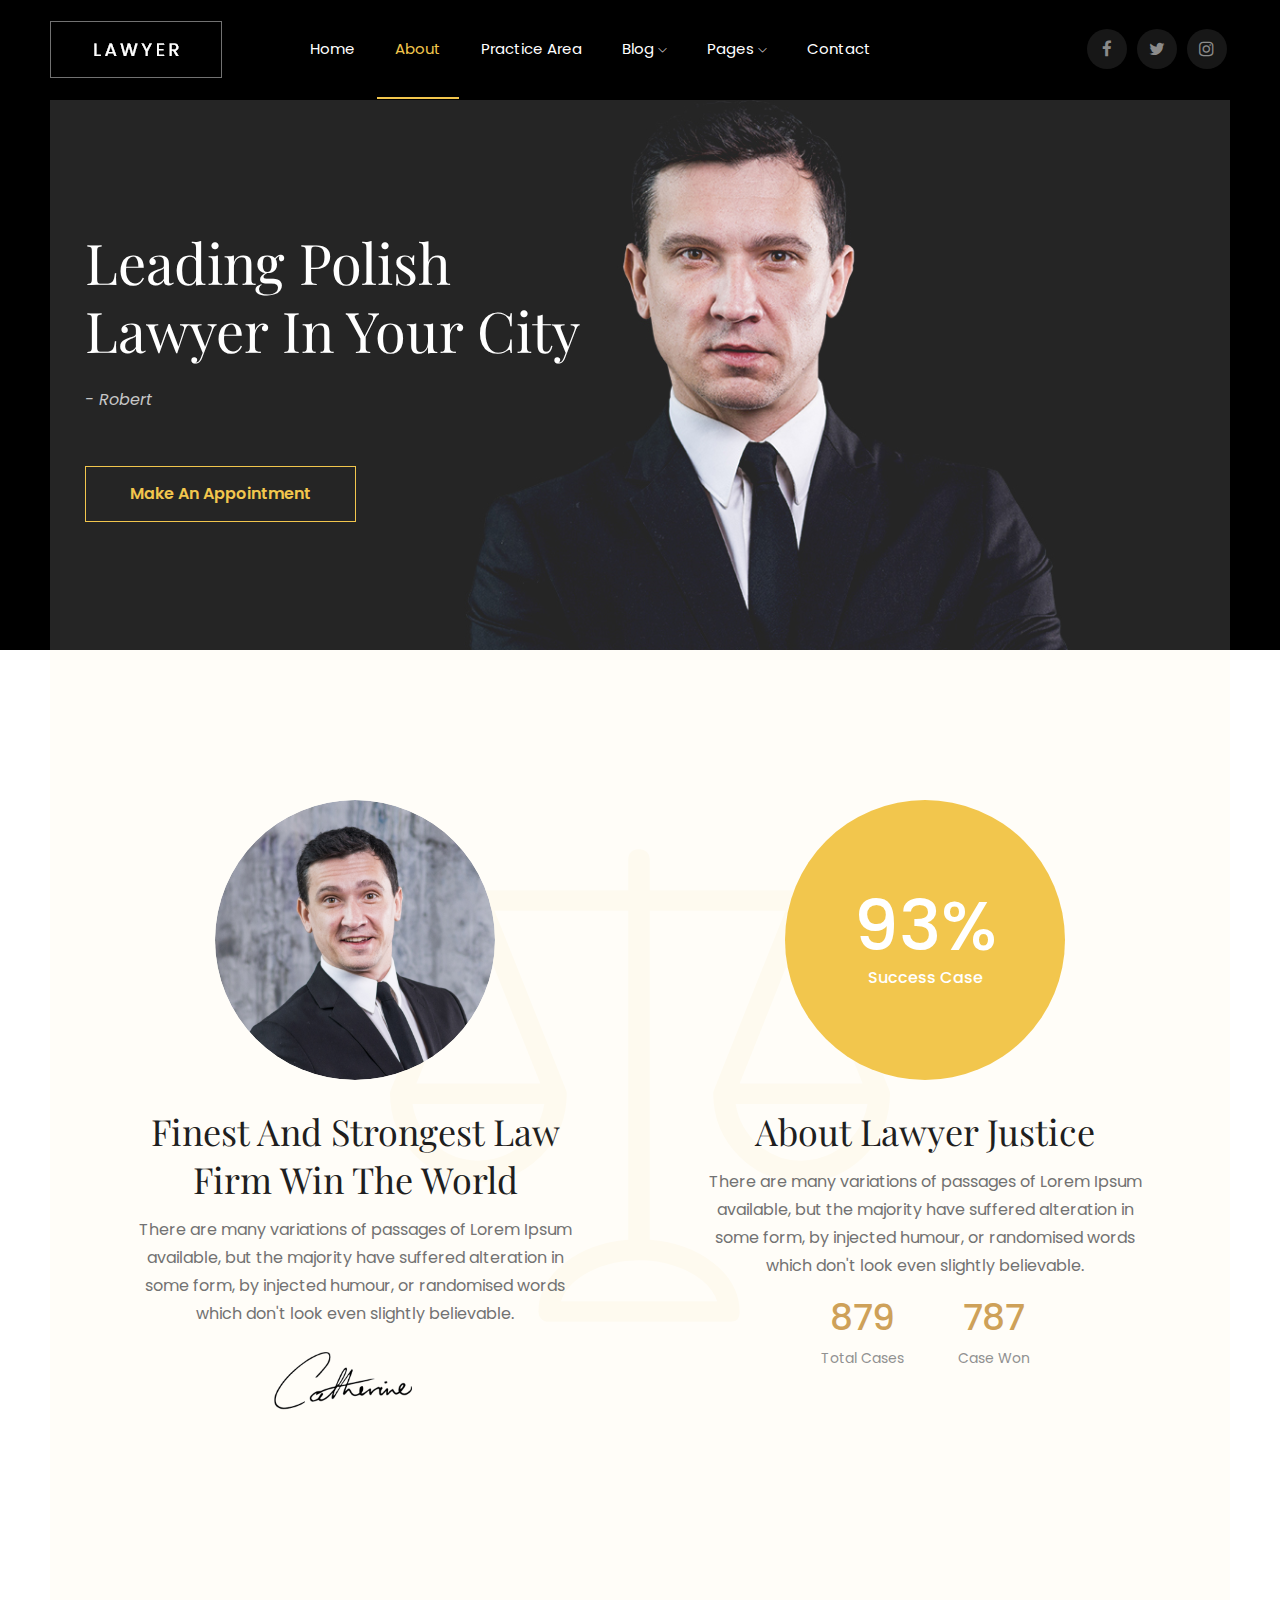
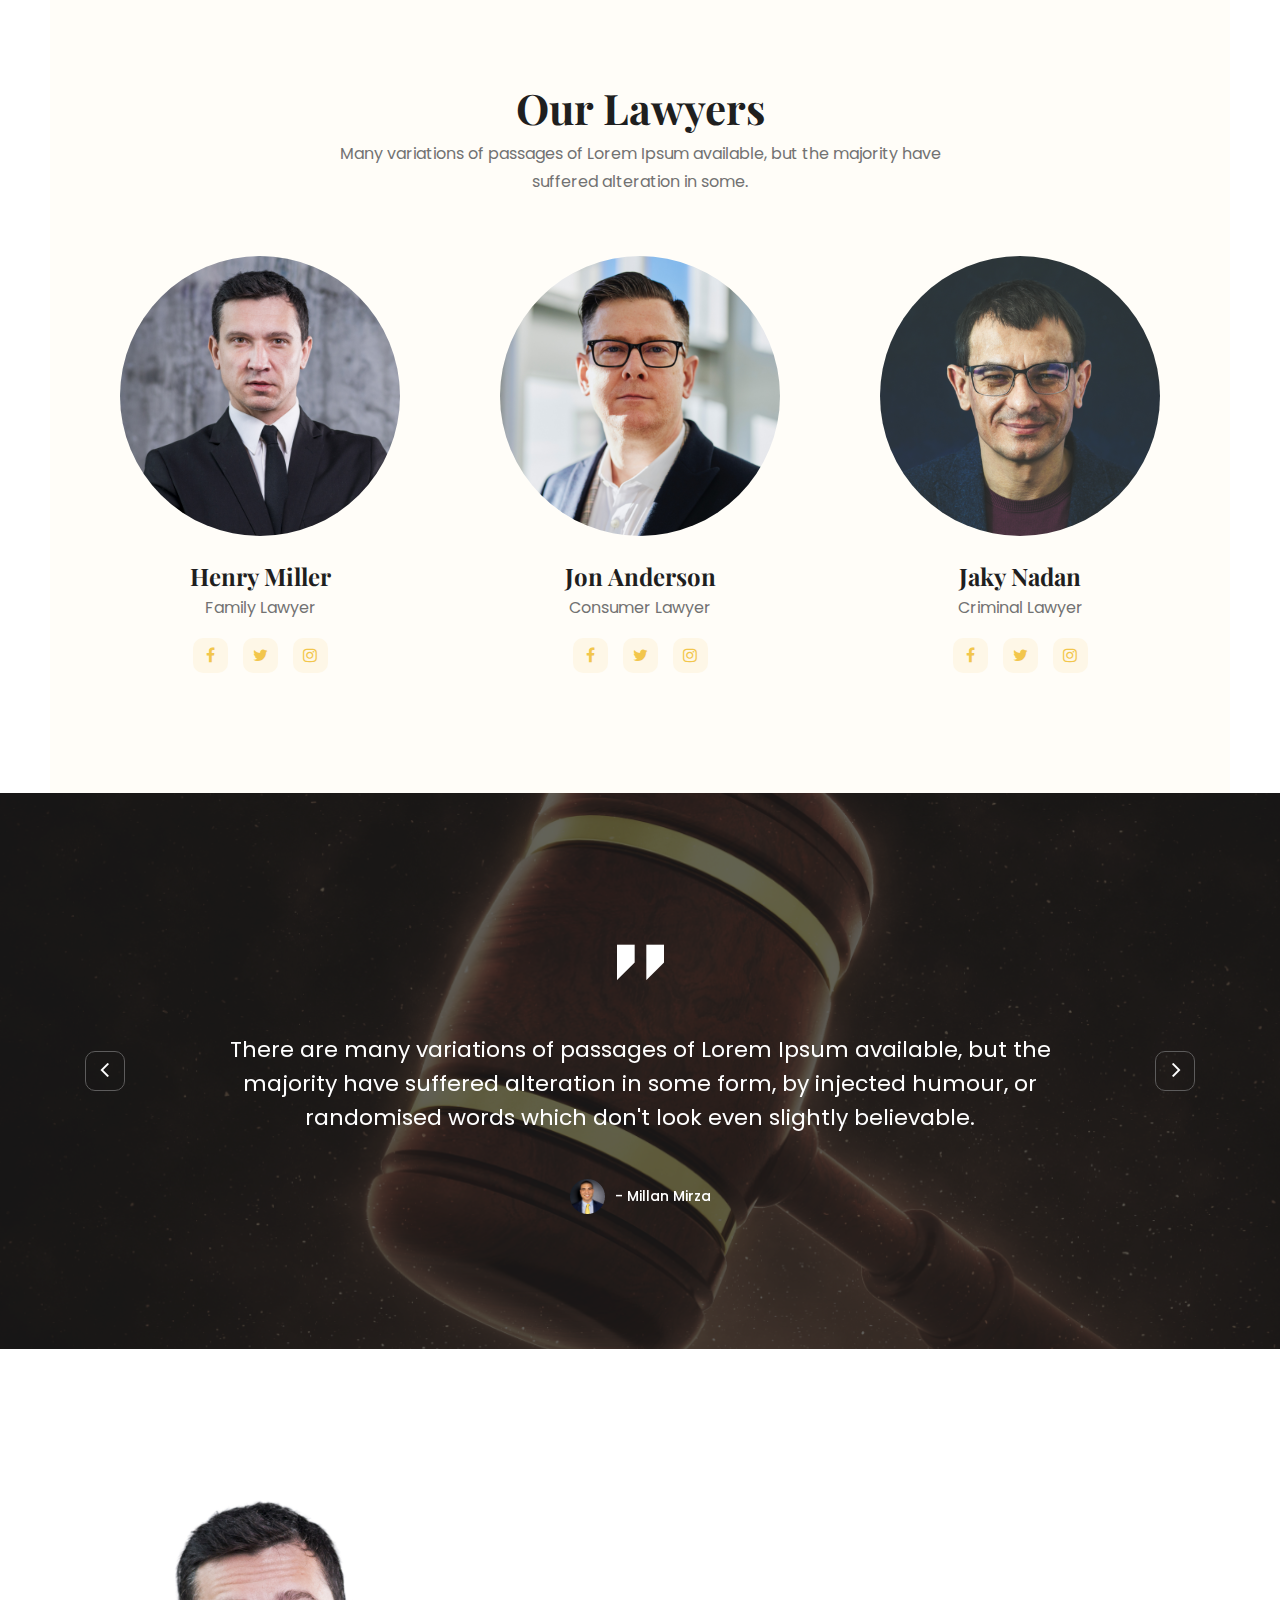
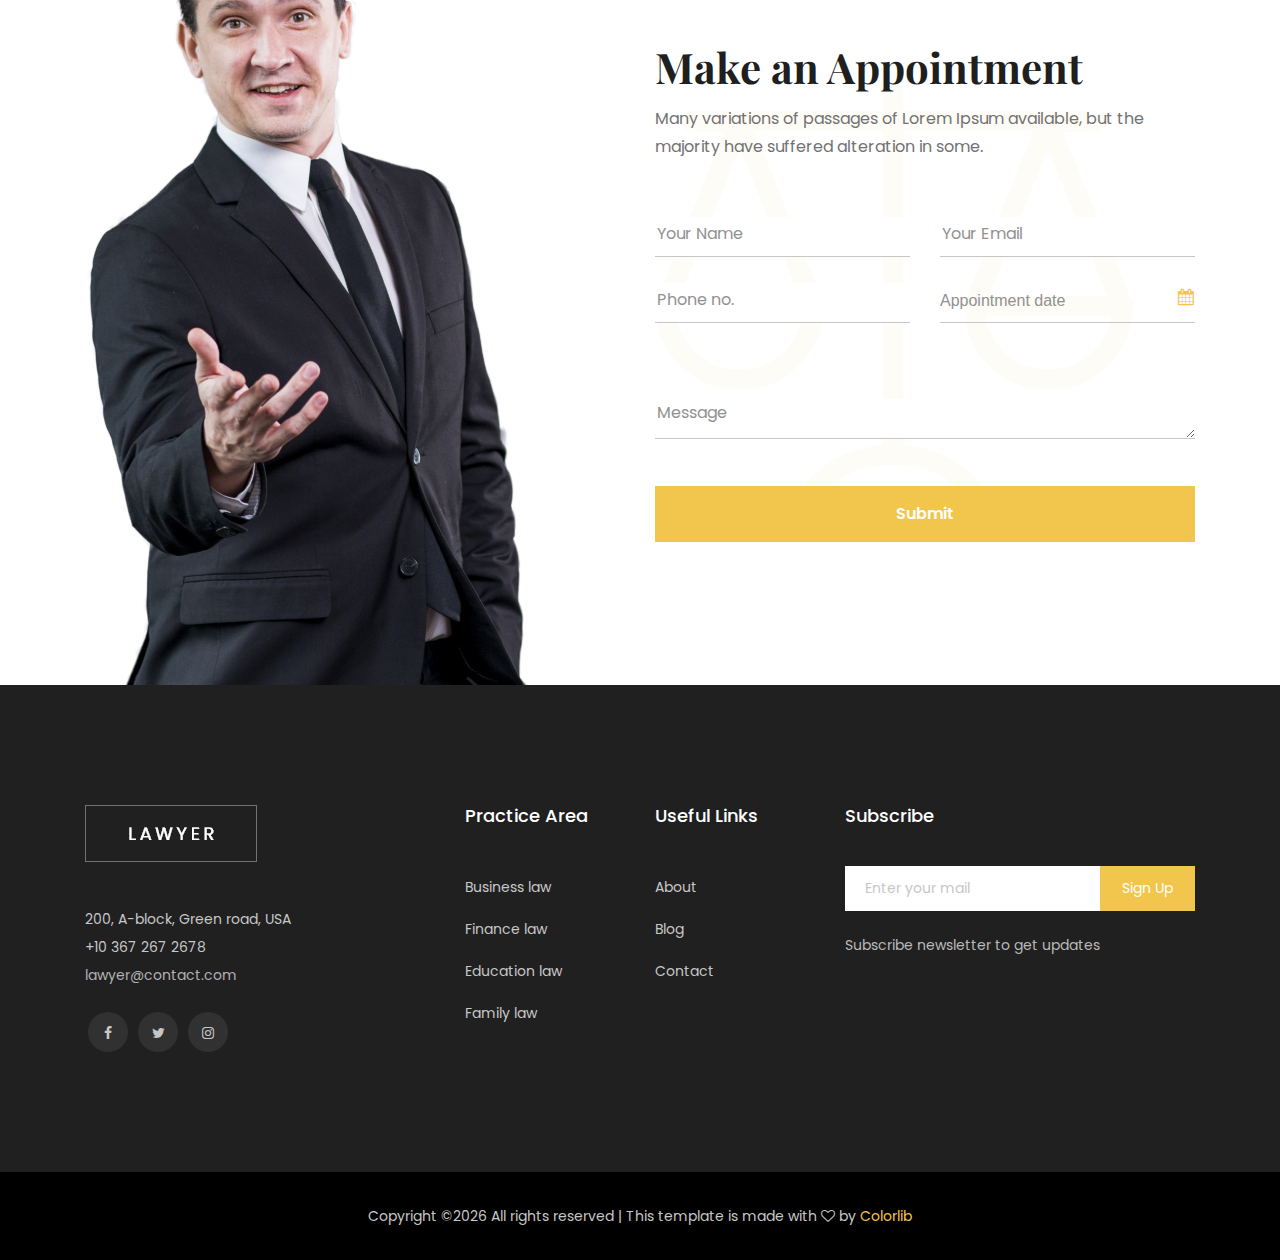
==== about.html @ 383e3703 "first commit" ====
<!doctype html>
<html class="no-js" lang="zxx">

<head>
    <meta charset="utf-8">
    <meta http-equiv="x-ua-compatible" content="ie=edge">
    <title>Lawyer</title>
    <meta name="description" content="">
    <meta name="viewport" content="width=device-width, initial-scale=1">

    <!-- <link rel="manifest" href="site.webmanifest"> -->
    <!-- <link rel="shortcut icon" type="image/x-icon" href="img/favicon.png"> -->
    <!-- Place favicon.ico in the root directory -->

    <!-- CSS here -->
    <link rel="stylesheet" href="css/bootstrap.min.css">
    <link rel="stylesheet" href="css/owl.carousel.min.css">
    <link rel="stylesheet" href="css/magnific-popup.css">
    <link rel="stylesheet" href="css/font-awesome.min.css">
    <link rel="stylesheet" href="css/themify-icons.css">
    <link rel="stylesheet" href="css/nice-select.css">
    <link rel="stylesheet" href="css/flaticon.css">
    <link rel="stylesheet" href="css/flaticon.css">
    <link rel="stylesheet" href="css/gijgo.css">
    <link rel="stylesheet" href="css/slicknav.css">
    <link rel="stylesheet" href="css/style.css">
    <!-- <link rel="stylesheet" href="css/responsive.css"> -->
</head>

<body>
    <!--[if lte IE 9]>
            <p class="browserupgrade">You are using an <strong>outdated</strong> browser. Please <a href="https://browsehappy.com/">upgrade your browser</a> to improve your experience and security.</p>
        <![endif]-->

    <!-- header-start -->
    <header>
        <div class="header-area ">
            <div id="sticky-header" class="main-header-area">
                <div class="container-fluid p-0">
                    <div class="row align-items-center justify-content-between no-gutters">
                        <div class="col-xl-2 col-lg-2">
                            <div class="logo-img">
                                <a href="index.html">
                                    <img src="img/logo.png" alt="">
                                </a>
                            </div>
                        </div>
                        <div class="col-xl-7 col-lg-8">
                            <div class="main-menu  d-none d-lg-block">
                                <nav>
                                    <ul id="navigation">
                                        <li><a href="index.html">home</a></li>
                                        <li><a class="active" href="about.html">About</a></li>
                                        <li><a href="Practice.html">Practice Area</a></li>
                                        <li><a href="#">blog <i class="ti-angle-down"></i></a>
                                            <ul class="submenu">
                                                <li><a href="blog.html">blog</a></li>
                                                <li><a href="single-blog.html">single-blog</a></li>
                                            </ul>
                                        </li>
                                        <li><a href="#">pages <i class="ti-angle-down"></i></a>
                                            <ul class="submenu">
                                                <li><a href="elements.html">elements</a></li>
                                            </ul>
                                        </li>
                                        <li><a href="contact.html">Contact</a></li>
                                    </ul>
                                </nav>
                            </div>
                        </div>
                        <div class="col-xl-3 col-lg-2 d-none d-lg-block">
                            <div class="social_media_links">
                                <ul>
                                    <li><a href="#"> <i class="fa fa-facebook"></i> </a></li>
                                    <li><a href="#"> <i class="fa fa-twitter"></i> </a></li>
                                    <li><a href="#"> <i class="fa fa-instagram"></i> </a></li>
                                </ul>
                            </div>
                        </div>
                        <div class="col-12">
                            <div class="mobile_menu d-block d-lg-none"></div>
                        </div>
                    </div>
                </div>
            </div>
        </div>
    </header>
    <!-- header-end -->

    <!-- slider_area_start -->
    <div class="slider_area ">
        <div class="slider_area_inner slider_area_inner2 slider_bg_2 d-flex align-items-center">
            <div class="container">
                <div class="row">
                    <div class="col-xl-7">
                        <div class="single_slider">
                            <div class="slider_text">
                                <h3>Leading Polish <br> 
                                    Lawyer in your city</h3>
                                <p class="name" >- Robert</p>
                                <a href="#" class="boxed-btn4 ">Make an Appointment</a>
                            </div>
                        </div>
                    </div>
                </div>
            </div>
        </div>
    </div>
    <!-- slider_area_end -->

    <!-- about_area _start  -->
    <div class="about_area">
        <div class="opacity_icon d-none d-lg-block">
            <i class="flaticon-balance"></i>
        </div>
        <div class="container">
            <div class="row">
                <div class="col-xl-6 col-md-6">
                    <div class="single_about_info text-center">
                        <div class="about_thumb">
                            <img src="img/about/1.png" alt="">
                        </div>
                        <h3>Finest And Strongest Law <br>
                            Firm Win The World</h3>
                        <p>There are many variations of passages of Lorem Ipsum <br> available, but the majority have
                            suffered alteration in <br> some form, by injected humour, or randomised words <br> which
                            don't look even slightly believable. </p>
                        <div class="signature">
                            <img src="img/about/signature.png" alt="">
                        </div>
                    </div>
                </div>
                <div class="col-xl-6 col-md-6">
                    <div class="single_about_info text-center">
                        <div class="about_thumb">
                            <div class="image_hover">
                                <div class="hover_inner">
                                    <h2>93%</h2>
                                    <span>Success Case</span>
                                </div>
                            </div>
                        </div>
                        <h3>About Lawyer Justice</h3>
                        <p>There are many variations of passages of Lorem Ipsum <br> available, but the majority have
                            suffered alteration in <br> some form, by injected humour, or randomised words <br> which
                            don't look even slightly believable. </p>
                        <div class="total_cases">
                            <div class="single_cases">
                                <h4>879</h4>
                                <p>Total Cases</p>
                            </div>
                            <div class="single_cases">
                                <h4>787</h4>
                                <p>Case Won</p>
                            </div>
                        </div>
                    </div>
                </div>
            </div>
        </div>
    </div>
    <!-- about_area _end -->

    <!-- our_loyers-start  -->
    <div class="our_loyers">
        <div class="container">
                <div class="row">
                        <div class="col-xl-12">
                            <div class="section_title text-center mb-60">
                                <h3>Our Lawyers</h3>
                                <p>Many variations of passages of Lorem Ipsum available, but the majority have <br> suffered alteration in some.</p>
                            </div>
                        </div>
                    </div>
            <div class="row">
                <div class="col-xl-4 col-md-6 col-lg-4">
                    <div class="single_loyers text-center">
                        <div class="thumb">
                            <img src="img/lawyers/1.png" alt="">
                        </div>
                        <h3>Henry Miller</h3>
                        <span>Family Lawyer</span>
                        <div class="social_links">
                            <ul>
                                <li><a href="#"> <i class="fa fa-facebook"></i> </a></li>
                                <li><a href="#"> <i class="fa fa-twitter"></i> </a></li>
                                <li><a href="#"> <i class="fa fa-instagram"></i> </a></li>
                            </ul>
                        </div>
                    </div>
                </div>
                <div class="col-xl-4 col-md-6 col-lg-4">
                    <div class="single_loyers text-center">
                        <div class="thumb">
                            <img src="img/lawyers/2.png" alt="">
                        </div>
                        <h3>Jon Anderson</h3>
                        <span>Consumer Lawyer</span>
                        <div class="social_links">
                            <ul>
                                <li><a href="#"> <i class="fa fa-facebook"></i> </a></li>
                                <li><a href="#"> <i class="fa fa-twitter"></i> </a></li>
                                <li><a href="#"> <i class="fa fa-instagram"></i> </a></li>
                            </ul>
                        </div>
                    </div>
                </div>
                <div class="col-xl-4 col-md-6 col-lg-4">
                    <div class="single_loyers text-center">
                        <div class="thumb">
                            <img src="img/lawyers/3.png" alt="">
                        </div>
                        <h3>Jaky Nadan</h3>
                        <span>Criminal Lawyer</span>
                        <div class="social_links">
                            <ul>
                                <li><a href="#"> <i class="fa fa-facebook"></i> </a></li>
                                <li><a href="#"> <i class="fa fa-twitter"></i> </a></li>
                                <li><a href="#"> <i class="fa fa-instagram"></i> </a></li>
                            </ul>
                        </div>
                    </div>
                </div>
            </div>
        </div>
    </div>
    <!-- our_loyers-end  -->

    <!-- testmonial_area_start  -->
    <div class="testmonial_area testmonial_bg_1 overlay2">
        <div class="container">
            <div class="row">
                <div class="col-xl-12">
                    <div class="testmonial_active owl-carousel">
                        <div class="single_testmonial text-center">
                            <i class="flaticon-straight-quotes"></i>
                            <p>There are many variations of passages of Lorem Ipsum available, but the <br> majority have suffered alteration in some form, by injected humour, or <br> randomised words which don't look even slightly believable. </p>
                            <div class="author_info d-flex justify-content-center align-items-center">
                                <div class="thumb">
                                    <img src="img/testmonial/smaill_thumb.png" alt="">
                                </div>
                                <span>- Millan Mirza</span>
                            </div>
                        </div>
                        <div class="single_testmonial text-center">
                            <i class="flaticon-straight-quotes"></i>
                            <p>There are many variations of passages of Lorem Ipsum available, but the <br> majority have suffered alteration in some form, by injected humour, or <br> randomised words which don't look even slightly believable. </p>
                            <div class="author_info d-flex justify-content-center align-items-center">
                                <div class="thumb">
                                    <img src="img/testmonial/smaill_thumb.png" alt="">
                                </div>
                                <span>- Millan Mirza</span>
                            </div>
                        </div>
                        <div class="single_testmonial text-center">
                            <i class="flaticon-straight-quotes"></i>
                            <p>There are many variations of passages of Lorem Ipsum available, but the <br> majority have suffered alteration in some form, by injected humour, or <br> randomised words which don't look even slightly believable. </p>
                            <div class="author_info d-flex justify-content-center align-items-center">
                                <div class="thumb">
                                    <img src="img/testmonial/smaill_thumb.png" alt="">
                                </div>
                                <span>- Millan Mirza</span>
                            </div>
                        </div>
                    </div>
                </div>
            </div>
        </div>
    </div>
    <!-- testmonial_area_end  -->

    <div class="appointment_area">
        <div class="container">
            <div class="row align-items-center">
                <div class="col-xl-5 col-md-6 col-lg-6">
                    <div class="appiontment_thumb d-none d-lg-block">
                        <img src="img/appointment/1.png" alt="">
                    </div>
                </div>
                <div class="col-xl-6 offset-xl-1 col-md-6 col-md-12 col-lg-6">
                    <div class="appointment_info">
                        <div class="opacity_icon d-none d-lg-block">
                            <i class="flaticon-balance"></i>
                        </div>
                        <h3>Make an Appointment</h3>
                        <p>Many variations of passages of Lorem Ipsum available, but the majority have suffered alteration in some.</p>
                        <form action="#">
                                <div class="row">
                                    <div class="col-xl-6 col-md-6">
                                            <input type="text" placeholder="Your Name">
                                    </div>
                                    <div class="col-xl-6 col-md-6">
                                            <input type="email" placeholder="Your Email">
                                    </div>
                                    <div class="col-xl-6 col-md-6">
                                            <input type="text" placeholder="Phone no.">
                                    </div>
                                    <div class="col-xl-6 col-md-6">
                                        <input id="datepicker" placeholder="Appointment date">
                                    </div>
                                    <div class="col-xl-12">
                                        <textarea placeholder="Message" ></textarea>
                                    </div>
                                    <div class="col-xl-12">
                                        <div class="appoinment_button">
                                            <button class="boxed-btn5 " type="submit" >Submit</button>
                                        </div>
                                    </div>
                                </div>
        
                            </form>
                    </div>

                </div>
            </div>
        </div>
    </div>

    <!-- footer_start -->
    <footer class="footer">
        <div class="footer_top">
            <div class="container">
                <div class="row">
                    <div class="col-xl-4 col-md-6 col-lg-3">
                        <div class="footer_widget">
                            <div class="footer_logo">
                                <a href="index.html">
                                    <img src="img/logo.png" alt="">
                                </a>
                            </div>
                            <p class="footer_text">200, A-block, Green road, USA <br>
                                +10 367 267 2678 <br>
                                <a class="domain" href="#">lawyer@contact.com</a></p>
                            <div class="socail_links">
                                <ul>
                                    <li>
                                        <a href="#">
                                            <i class="fa fa-facebook"></i>
                                        </a>
                                    </li>
                                    <li>
                                        <a href="#">
                                            <i class="fa fa-twitter"></i>
                                        </a>
                                    </li>
                                    <li>
                                        <a href="#">
                                            <i class="fa fa-instagram"></i>
                                        </a>
                                    </li>
                                </ul>
                            </div>
                        </div>
                    </div>
                    <div class="col-xl-2 col-md-6 col-lg-2">
                        <div class="footer_widget">
                            <h3 class="footer_title">
                                    Practice Area
                            </h3>
                            <ul>
                                <li><a href="#">Business law
                                    </a></li>
                                <li><a href="#">Finance law</a></li>
                                <li><a href="#">Education law</a></li>
                                <li><a href="#">Family law</a></li>
                            </ul>
                        </div>
                    </div>
                    <div class="col-xl-2 col-md-6 col-lg-2">
                        <div class="footer_widget">
                            <h3 class="footer_title">
                                    Useful Links
                            </h3>
                            <ul>
                                <li><a href="#">About</a></li>
                                <li><a href="#">Blog</a></li>
                                <li><a href="#"> Contact</a></li>
                            </ul>
                        </div>
                    </div>
                    <div class="col-xl-4 col-md-6 col-lg-4">
                        <div class="footer_widget">
                            <h3 class="footer_title">
                                    Subscribe
                            </h3>
                            <form action="#" class="newsletter_form">
                                <input type="text" placeholder="Enter your mail">
                                <button type="submit">Sign Up</button>
                            </form>
                            <p class="newsletter_text">Subscribe newsletter to get updates</p>
                        </div>
                    </div>
                </div>
            </div>
        </div>
        <div class="copy-right_text">
            <div class="container">
                <div class="footer_border"></div>
                <div class="row">
                    <div class="col-xl-12">
                        <p class="copy_right text-center">
                            <!-- Link back to Colorlib can't be removed. Template is licensed under CC BY 3.0. -->
Copyright &copy;<script>document.write(new Date().getFullYear());</script> All rights reserved | This template is made with <i class="fa fa-heart-o" aria-hidden="true"></i> by <a href="https://colorlib.com" target="_blank">Colorlib</a>
<!-- Link back to Colorlib can't be removed. Template is licensed under CC BY 3.0. -->
                        </p>
                    </div>
                </div>
            </div>
        </div>
    </footer>
    <!-- footer_end -->


    <!-- JS here -->
    <script src="js/vendor/modernizr-3.5.0.min.js"></script>
    <script src="js/vendor/jquery-1.12.4.min.js"></script>
    <script src="js/popper.min.js"></script>
    <script src="js/bootstrap.min.js"></script>
    <script src="js/owl.carousel.min.js"></script>
    <script src="js/isotope.pkgd.min.js"></script>
    <script src="js/ajax-form.js"></script>
    <script src="js/waypoints.min.js"></script>
    <script src="js/jquery.counterup.min.js"></script>
    <script src="js/imagesloaded.pkgd.min.js"></script>
    <script src="js/scrollIt.js"></script>
    <script src="js/jquery.scrollUp.min.js"></script>
    <script src="js/wow.min.js"></script>
    <script src="js/nice-select.min.js"></script>
    <script src="js/gijgo.min.js"></script>
    <script src="js/jquery.slicknav.min.js"></script>
    <script src="js/jquery.magnific-popup.min.js"></script>
    <script src="js/plugins.js"></script>

    <!--contact js-->
    <script src="js/contact.js"></script>
    <script src="js/jquery.ajaxchimp.min.js"></script>
    <script src="js/jquery.form.js"></script>
    <script src="js/jquery.validate.min.js"></script>
    <script src="js/mail-script.js"></script>

    <script src="js/main.js"></script>

    <script>
            $('#datepicker').datepicker({
                iconsLibrary: 'fontawesome',
                // disableDaysOfWeek: [0, 0],
            //     icons: {
            //      rightIcon: '<span class="fa fa-caret-down"></span>'
            //  }
            });
            $('#datepicker2').datepicker({
                iconsLibrary: 'fontawesome',
                icons: {
                 rightIcon: '<span class="fa fa-caret-down"></span>'
             }
    
            });
            var timepicker = $('#timepicker').timepicker({
             format: 'HH.MM'
         });
        </script>
</body>

</html>
---- css/themify-icons.css ----
@font-face {
	font-family: 'themify';
	src:url('../fonts/themify.eot?-fvbane');
	src:url('../fonts/themify.eot?#iefix-fvbane') format('embedded-opentype'),
		url('../fonts/themify.woff?-fvbane') format('woff'),
		url('../fonts/themify.ttf?-fvbane') format('truetype'),
		url('../fonts/themify.svg?-fvbane#themify') format('svg');
	font-weight: normal;
	font-style: normal;
}

[class^="ti-"], [class*=" ti-"] {
	font-family: 'themify';
	/* speak: none; */
	font-style: normal;
	font-weight: normal;
	font-variant: normal;
	text-transform: none;
	line-height: 1;

	/* Better Font Rendering =========== */
	-webkit-font-smoothing: antialiased;
	-moz-osx-font-smoothing: grayscale;
}

.ti-wand:before {
	content: "\e600";
}
.ti-volume:before {
	content: "\e601";
}
.ti-user:before {
	content: "\e602";
}
.ti-unlock:before {
	content: "\e603";
}
.ti-unlink:before {
	content: "\e604";
}
.ti-trash:before {
	content: "\e605";
}
.ti-thought:before {
	content: "\e606";
}
.ti-target:before {
	content: "\e607";
}
.ti-tag:before {
	content: "\e608";
}
.ti-tablet:before {
	content: "\e609";
}
.ti-star:before {
	content: "\e60a";
}
.ti-spray:before {
	content: "\e60b";
}
.ti-signal:before {
	content: "\e60c";
}
.ti-shopping-cart:before {
	content: "\e60d";
}
.ti-shopping-cart-full:before {
	content: "\e60e";
}
.ti-settings:before {
	content: "\e60f";
}
.ti-search:before {
	content: "\e610";
}
.ti-zoom-in:before {
	content: "\e611";
}
.ti-zoom-out:before {
	content: "\e612";
}
.ti-cut:before {
	content: "\e613";
}
.ti-ruler:before {
	content: "\e614";
}
.ti-ruler-pencil:before {
	content: "\e615";
}
.ti-ruler-alt:before {
	content: "\e616";
}
.ti-bookmark:before {
	content: "\e617";
}
.ti-bookmark-alt:before {
	content: "\e618";
}
.ti-reload:before {
	content: "\e619";
}
.ti-plus:before {
	content: "\e61a";
}
.ti-pin:before {
	content: "\e61b";
}
.ti-pencil:before {
	content: "\e61c";
}
.ti-pencil-alt:before {
	content: "\e61d";
}
.ti-paint-roller:before {
	content: "\e61e";
}
.ti-paint-bucket:before {
	content: "\e61f";
}
.ti-na:before {
	content: "\e620";
}
.ti-mobile:before {
	content: "\e621";
}
.ti-minus:before {
	content: "\e622";
}
.ti-medall:before {
	content: "\e623";
}
.ti-medall-alt:before {
	content: "\e624";
}
.ti-marker:before {
	content: "\e625";
}
.ti-marker-alt:before {
	content: "\e626";
}
.ti-arrow-up:before {
	content: "\e627";
}
.ti-arrow-right:before {
	content: "\e628";
}
.ti-arrow-left:before {
	content: "\e629";
}
.ti-arrow-down:before {
	content: "\e62a";
}
.ti-lock:before {
	content: "\e62b";
}
.ti-location-arrow:before {
	content: "\e62c";
}
.ti-link:before {
	content: "\e62d";
}
.ti-layout:before {
	content: "\e62e";
}
.ti-layers:before {
	content: "\e62f";
}
.ti-layers-alt:before {
	content: "\e630";
}
.ti-key:before {
	content: "\e631";
}
.ti-import:before {
	content: "\e632";
}
.ti-image:before {
	content: "\e633";
}
.ti-heart:before {
	content: "\e634";
}
.ti-heart-broken:before {
	content: "\e635";
}
.ti-hand-stop:before {
	content: "\e636";
}
.ti-hand-open:before {
	content: "\e637";
}
.ti-hand-drag:before {
	content: "\e638";
}
.ti-folder:before {
	content: "\e639";
}
.ti-flag:before {
	content: "\e63a";
}
.ti-flag-alt:before {
	content: "\e63b";
}
.ti-flag-alt-2:before {
	content: "\e63c";
}
.ti-eye:before {
	content: "\e63d";
}
.ti-export:before {
	content: "\e63e";
}
.ti-exchange-vertical:before {
	content: "\e63f";
}
.ti-desktop:before {
	content: "\e640";
}
.ti-cup:before {
	content: "\e641";
}
.ti-crown:before {
	content: "\e642";
}
.ti-comments:before {
	content: "\e643";
}
.ti-comment:before {
	content: "\e644";
}
.ti-comment-alt:before {
	content: "\e645";
}
.ti-close:before {
	content: "\e646";
}
.ti-clip:before {
	content: "\e647";
}
.ti-angle-up:before {
	content: "\e648";
}
.ti-angle-right:before {
	content: "\e649";
}
.ti-angle-left:before {
	content: "\e64a";
}
.ti-angle-down:before {
	content: "\e64b";
}
.ti-check:before {
	content: "\e64c";
}
.ti-check-box:before {
	content: "\e64d";
}
.ti-camera:before {
	content: "\e64e";
}
.ti-announcement:before {
	content: "\e64f";
}
.ti-brush:before {
	content: "\e650";
}
.ti-briefcase:before {
	content: "\e651";
}
.ti-bolt:before {
	content: "\e652";
}
.ti-bolt-alt:before {
	content: "\e653";
}
.ti-blackboard:before {
	content: "\e654";
}
.ti-bag:before {
	content: "\e655";
}
.ti-move:before {
	content: "\e656";
}
.ti-arrows-vertical:before {
	content: "\e657";
}
.ti-arrows-horizontal:before {
	content: "\e658";
}
.ti-fullscreen:before {
	content: "\e659";
}
.ti-arrow-top-right:before {
	content: "\e65a";
}
.ti-arrow-top-left:before {
	content: "\e65b";
}
.ti-arrow-circle-up:before {
	content: "\e65c";
}
.ti-arrow-circle-right:before {
	content: "\e65d";
}
.ti-arrow-circle-left:before {
	content: "\e65e";
}
.ti-arrow-circle-down:before {
	content: "\e65f";
}
.ti-angle-double-up:before {
	content: "\e660";
}
.ti-angle-double-right:before {
	content: "\e661";
}
.ti-angle-double-left:before {
	content: "\e662";
}
.ti-angle-double-down:before {
	content: "\e663";
}
.ti-zip:before {
	content: "\e664";
}
.ti-world:before {
	content: "\e665";
}
.ti-wheelchair:before {
	content: "\e666";
}
.ti-view-list:before {
	content: "\e667";
}
.ti-view-list-alt:before {
	content: "\e668";
}
.ti-view-grid:before {
	content: "\e669";
}
.ti-uppercase:before {
	content: "\e66a";
}
.ti-upload:before {
	content: "\e66b";
}
.ti-underline:before {
	content: "\e66c";
}
.ti-truck:before {
	content: "\e66d";
}
.ti-timer:before {
	content: "\e66e";
}
.ti-ticket:before {
	content: "\e66f";
}
.ti-thumb-up:before {
	content: "\e670";
}
.ti-thumb-down:before {
	content: "\e671";
}
.ti-text:before {
	content: "\e672";
}
.ti-stats-up:before {
	content: "\e673";
}
.ti-stats-down:before {
	content: "\e674";
}
.ti-split-v:before {
	content: "\e675";
}
.ti-split-h:before {
	content: "\e676";
}
.ti-smallcap:before {
	content: "\e677";
}
.ti-shine:before {
	content: "\e678";
}
.ti-shift-right:before {
	content: "\e679";
}
.ti-shift-left:before {
	content: "\e67a";
}
.ti-shield:before {
	content: "\e67b";
}
.ti-notepad:before {
	content: "\e67c";
}
.ti-server:before {
	content: "\e67d";
}
.ti-quote-right:before {
	content: "\e67e";
}
.ti-quote-left:before {
	content: "\e67f";
}
.ti-pulse:before {
	content: "\e680";
}
.ti-printer:before {
	content: "\e681";
}
.ti-power-off:before {
	content: "\e682";
}
.ti-plug:before {
	content: "\e683";
}
.ti-pie-chart:before {
	content: "\e684";
}
.ti-paragraph:before {
	content: "\e685";
}
.ti-panel:before {
	content: "\e686";
}
.ti-package:before {
	content: "\e687";
}
.ti-music:before {
	content: "\e688";
}
.ti-music-alt:before {
	content: "\e689";
}
.ti-mouse:before {
	content: "\e68a";
}
.ti-mouse-alt:before {
	content: "\e68b";
}
.ti-money:before {
	content: "\e68c";
}
.ti-microphone:before {
	content: "\e68d";
}
.ti-menu:before {
	content: "\e68e";
}
.ti-menu-alt:before {
	content: "\e68f";
}
.ti-map:before {
	content: "\e690";
}
.ti-map-alt:before {
	content: "\e691";
}
.ti-loop:before {
	content: "\e692";
}
.ti-location-pin:before {
	content: "\e693";
}
.ti-list:before {
	content: "\e694";
}
.ti-light-bulb:before {
	content: "\e695";
}
.ti-Italic:before {
	content: "\e696";
}
.ti-info:before {
	content: "\e697";
}
.ti-infinite:before {
	content: "\e698";
}
.ti-id-badge:before {
	content: "\e699";
}
.ti-hummer:before {
	content: "\e69a";
}
.ti-home:before {
	content: "\e69b";
}
.ti-help:before {
	content: "\e69c";
}
.ti-headphone:before {
	content: "\e69d";
}
.ti-harddrives:before {
	content: "\e69e";
}
.ti-harddrive:before {
	content: "\e69f";
}
.ti-gift:before {
	content: "\e6a0";
}
.ti-game:before {
	content: "\e6a1";
}
.ti-filter:before {
	content: "\e6a2";
}
.ti-files:before {
	content: "\e6a3";
}
.ti-file:before {
	content: "\e6a4";
}
.ti-eraser:before {
	content: "\e6a5";
}
.ti-envelope:before {
	content: "\e6a6";
}
.ti-download:before {
	content: "\e6a7";
}
.ti-direction:before {
	content: "\e6a8";
}
.ti-direction-alt:before {
	content: "\e6a9";
}
.ti-dashboard:before {
	content: "\e6aa";
}
.ti-control-stop:before {
	content: "\e6ab";
}
.ti-control-shuffle:before {
	content: "\e6ac";
}
.ti-control-play:before {
	content: "\e6ad";
}
.ti-control-pause:before {
	content: "\e6ae";
}
.ti-control-forward:before {
	content: "\e6af";
}
.ti-control-backward:before {
	content: "\e6b0";
}
.ti-cloud:before {
	content: "\e6b1";
}
.ti-cloud-up:before {
	content: "\e6b2";
}
.ti-cloud-down:before {
	content: "\e6b3";
}
.ti-clipboard:before {
	content: "\e6b4";
}
.ti-car:before {
	content: "\e6b5";
}
.ti-calendar:before {
	content: "\e6b6";
}
.ti-book:before {
	content: "\e6b7";
}
.ti-bell:before {
	content: "\e6b8";
}
.ti-basketball:before {
	content: "\e6b9";
}
.ti-bar-chart:before {
	content: "\e6ba";
}
.ti-bar-chart-alt:before {
	content: "\e6bb";
}
.ti-back-right:before {
	content: "\e6bc";
}
.ti-back-left:before {
	content: "\e6bd";
}
.ti-arrows-corner:before {
	content: "\e6be";
}
.ti-archive:before {
	content: "\e6bf";
}
.ti-anchor:before {
	content: "\e6c0";
}
.ti-align-right:before {
	content: "\e6c1";
}
.ti-align-left:before {
	content: "\e6c2";
}
.ti-align-justify:before {
	content: "\e6c3";
}
.ti-align-center:before {
	content: "\e6c4";
}
.ti-alert:before {
	content: "\e6c5";
}
.ti-alarm-clock:before {
	content: "\e6c6";
}
.ti-agenda:before {
	content: "\e6c7";
}
.ti-write:before {
	content: "\e6c8";
}
.ti-window:before {
	content: "\e6c9";
}
.ti-widgetized:before {
	content: "\e6ca";
}
.ti-widget:before {
	content: "\e6cb";
}
.ti-widget-alt:before {
	content: "\e6cc";
}
.ti-wallet:before {
	content: "\e6cd";
}
.ti-video-clapper:before {
	content: "\e6ce";
}
.ti-video-camera:before {
	content: "\e6cf";
}
.ti-vector:before {
	content: "\e6d0";
}
.ti-themify-logo:before {
	content: "\e6d1";
}
.ti-themify-favicon:before {
	content: "\e6d2";
}
.ti-themify-favicon-alt:before {
	content: "\e6d3";
}
.ti-support:before {
	content: "\e6d4";
}
.ti-stamp:before {
	content: "\e6d5";
}
.ti-split-v-alt:before {
	content: "\e6d6";
}
.ti-slice:before {
	content: "\e6d7";
}
.ti-shortcode:before {
	content: "\e6d8";
}
.ti-shift-right-alt:before {
	content: "\e6d9";
}
.ti-shift-left-alt:before {
	content: "\e6da";
}
.ti-ruler-alt-2:before {
	content: "\e6db";
}
.ti-receipt:before {
	content: "\e6dc";
}
.ti-pin2:before {
	content: "\e6dd";
}
.ti-pin-alt:before {
	content: "\e6de";
}
.ti-pencil-alt2:before {
	content: "\e6df";
}
.ti-palette:before {
	content: "\e6e0";
}
.ti-more:before {
	content: "\e6e1";
}
.ti-more-alt:before {
	content: "\e6e2";
}
.ti-microphone-alt:before {
	content: "\e6e3";
}
.ti-magnet:before {
	content: "\e6e4";
}
.ti-line-double:before {
	content: "\e6e5";
}
.ti-line-dotted:before {
	content: "\e6e6";
}
.ti-line-dashed:before {
	content: "\e6e7";
}
.ti-layout-width-full:before {
	content: "\e6e8";
}
.ti-layout-width-default:before {
	content: "\e6e9";
}
.ti-layout-width-default-alt:before {
	content: "\e6ea";
}
.ti-layout-tab:before {
	content: "\e6eb";
}
.ti-layout-tab-window:before {
	content: "\e6ec";
}
.ti-layout-tab-v:before {
	content: "\e6ed";
}
.ti-layout-tab-min:before {
	content: "\e6ee";
}
.ti-layout-slider:before {
	content: "\e6ef";
}
.ti-layout-slider-alt:before {
	content: "\e6f0";
}
.ti-layout-sidebar-right:before {
	content: "\e6f1";
}
.ti-layout-sidebar-none:before {
	content: "\e6f2";
}
.ti-layout-sidebar-left:before {
	content: "\e6f3";
}
.ti-layout-placeholder:before {
	content: "\e6f4";
}
.ti-layout-menu:before {
	content: "\e6f5";
}
.ti-layout-menu-v:before {
	content: "\e6f6";
}
.ti-layout-menu-separated:before {
	content: "\e6f7";
}
.ti-layout-menu-full:before {
	content: "\e6f8";
}
.ti-layout-media-right-alt:before {
	content: "\e6f9";
}
.ti-layout-media-right:before {
	content: "\e6fa";
}
.ti-layout-media-overlay:before {
	content: "\e6fb";
}
.ti-layout-media-overlay-alt:before {
	content: "\e6fc";
}
.ti-layout-media-overlay-alt-2:before {
	content: "\e6fd";
}
.ti-layout-media-left-alt:before {
	content: "\e6fe";
}
.ti-layout-media-left:before {
	content: "\e6ff";
}
.ti-layout-media-center-alt:before {
	content: "\e700";
}
.ti-layout-media-center:before {
	content: "\e701";
}
.ti-layout-list-thumb:before {
	content: "\e702";
}
.ti-layout-list-thumb-alt:before {
	content: "\e703";
}
.ti-layout-list-post:before {
	content: "\e704";
}
.ti-layout-list-large-image:before {
	content: "\e705";
}
.ti-layout-line-solid:before {
	content: "\e706";
}
.ti-layout-grid4:before {
	content: "\e707";
}
.ti-layout-grid3:before {
	content: "\e708";
}
.ti-layout-grid2:before {
	content: "\e709";
}
.ti-layout-grid2-thumb:before {
	content: "\e70a";
}
.ti-layout-cta-right:before {
	content: "\e70b";
}
.ti-layout-cta-left:before {
	content: "\e70c";
}
.ti-layout-cta-center:before {
	content: "\e70d";
}
.ti-layout-cta-btn-right:before {
	content: "\e70e";
}
.ti-layout-cta-btn-left:before {
	content: "\e70f";
}
.ti-layout-column4:before {
	content: "\e710";
}
.ti-layout-column3:before {
	content: "\e711";
}
.ti-layout-column2:before {
	content: "\e712";
}
.ti-layout-accordion-separated:before {
	content: "\e713";
}
.ti-layout-accordion-merged:before {
	content: "\e714";
}
.ti-layout-accordion-list:before {
	content: "\e715";
}
.ti-ink-pen:before {
	content: "\e716";
}
.ti-info-alt:before {
	content: "\e717";
}
.ti-help-alt:before {
	content: "\e718";
}
.ti-headphone-alt:before {
	content: "\e719";
}
.ti-hand-point-up:before {
	content: "\e71a";
}
.ti-hand-point-right:before {
	content: "\e71b";
}
.ti-hand-point-left:before {
	content: "\e71c";
}
.ti-hand-point-down:before {
	content: "\e71d";
}
.ti-gallery:before {
	content: "\e71e";
}
.ti-face-smile:before {
	content: "\e71f";
}
.ti-face-sad:before {
	content: "\e720";
}
.ti-credit-card:before {
	content: "\e721";
}
.ti-control-skip-forward:before {
	content: "\e722";
}
.ti-control-skip-backward:before {
	content: "\e723";
}
.ti-control-record:before {
	content: "\e724";
}
.ti-control-eject:before {
	content: "\e725";
}
.ti-comments-smiley:before {
	content: "\e726";
}
.ti-brush-alt:before {
	content: "\e727";
}
.ti-youtube:before {
	content: "\e728";
}
.ti-vimeo:before {
	content: "\e729";
}
.ti-twitter:before {
	content: "\e72a";
}
.ti-time:before {
	content: "\e72b";
}
.ti-tumblr:before {
	content: "\e72c";
}
.ti-skype:before {
	content: "\e72d";
}
.ti-share:before {
	content: "\e72e";
}
.ti-share-alt:before {
	content: "\e72f";
}
.ti-rocket:before {
	content: "\e730";
}
.ti-pinterest:before {
	content: "\e731";
}
.ti-new-window:before {
	content: "\e732";
}
.ti-microsoft:before {
	content: "\e733";
}
.ti-list-ol:before {
	content: "\e734";
}
.ti-linkedin:before {
	content: "\e735";
}
.ti-layout-sidebar-2:before {
	content: "\e736";
}
.ti-layout-grid4-alt:before {
	content: "\e737";
}
.ti-layout-grid3-alt:before {
	content: "\e738";
}
.ti-layout-grid2-alt:before {
	content: "\e739";
}
.ti-layout-column4-alt:before {
	content: "\e73a";
}
.ti-layout-column3-alt:before {
	content: "\e73b";
}
.ti-layout-column2-alt:before {
	content: "\e73c";
}
.ti-instagram:before {
	content: "\e73d";
}
.ti-google:before {
	content: "\e73e";
}
.ti-github:before {
	content: "\e73f";
}
.ti-flickr:before {
	content: "\e740";
}
.ti-facebook:before {
	content: "\e741";
}
.ti-dropbox:before {
	content: "\e742";
}
.ti-dribbble:before {
	content: "\e743";
}
.ti-apple:before {
	content: "\e744";
}
.ti-android:before {
	content: "\e745";
}
.ti-save:before {
	content: "\e746";
}
.ti-save-alt:before {
	content: "\e747";
}
.ti-yahoo:before {
	content: "\e748";
}
.ti-wordpress:before {
	content: "\e749";
}
.ti-vimeo-alt:before {
	content: "\e74a";
}
.ti-twitter-alt:before {
	content: "\e74b";
}
.ti-tumblr-alt:before {
	content: "\e74c";
}
.ti-trello:before {
	content: "\e74d";
}
.ti-stack-overflow:before {
	content: "\e74e";
}
.ti-soundcloud:before {
	content: "\e74f";
}
.ti-sharethis:before {
	content: "\e750";
}
.ti-sharethis-alt:before {
	content: "\e751";
}
.ti-reddit:before {
	content: "\e752";
}
.ti-pinterest-alt:before {
	content: "\e753";
}
.ti-microsoft-alt:before {
	content: "\e754";
}
.ti-linux:before {
	content: "\e755";
}
.ti-jsfiddle:before {
	content: "\e756";
}
.ti-joomla:before {
	content: "\e757";
}
.ti-html5:before {
	content: "\e758";
}
.ti-flickr-alt:before {
	content: "\e759";
}
.ti-email:before {
	content: "\e75a";
}
.ti-drupal:before {
	content: "\e75b";
}
.ti-dropbox-alt:before {
	content: "\e75c";
}
.ti-css3:before {
	content: "\e75d";
}
.ti-rss:before {
	content: "\e75e";
}
.ti-rss-alt:before {
	content: "\e75f";
}
---- css/nice-select.css ----
.nice-select {
  -webkit-tap-highlight-color: transparent;
  background-color: #fff;
  border-radius: 5px;
  border: solid 1px #e8e8e8;
  box-sizing: border-box;
  clear: both;
  cursor: pointer;
  display: block;
  float: left;
  font-family: inherit;
  font-size: 14px;
  font-weight: normal;
  height: 42px;
  line-height: 40px;
  outline: none;
  padding-left: 18px;
  padding-right: 30px;
  position: relative;
  text-align: left !important;
  -webkit-transition: all 0.2s ease-in-out;
  transition: all 0.2s ease-in-out;
  -webkit-user-select: none;
     -moz-user-select: none;
      -ms-user-select: none;
          user-select: none;
  white-space: nowrap;
  width: auto; }
  .nice-select:hover {
    border-color: #dbdbdb; }
  .nice-select:active, .nice-select.open, .nice-select:focus {
    border-color: #999; }


  .nice-select.disabled {
    border-color: #ededed;
    color: #999;
    pointer-events: none; }
    .nice-select.disabled:after {
      border-color: #cccccc; }
  .nice-select.wide {
    width: 100%; }
    .nice-select.wide .list {
      left: 0 !important;
      right: 0 !important; }
  .nice-select.right {
    float: right; }
    .nice-select.right .list {
      left: auto;
      right: 0; }
  .nice-select.small {
    font-size: 12px;
    height: 36px;
    line-height: 34px; }
    .nice-select.small:after {
      height: 4px;
      width: 4px; }
    .nice-select.small .option {
      line-height: 34px;
      min-height: 34px; }
  .nice-select .list {
    background-color: #fff;
    border-radius: 5px;
    box-shadow: 0 0 0 1px rgba(68, 68, 68, 0.11);
    box-sizing: border-box;
    margin-top: 4px;
    opacity: 0;
    overflow: hidden;
    padding: 0;
    pointer-events: none;
    position: absolute;
    top: 100%;
    left: 0;
    -webkit-transform-origin: 50% 0;
        -ms-transform-origin: 50% 0;
            transform-origin: 50% 0;
    -webkit-transform: scale(0.75) translateY(-21px);
        -ms-transform: scale(0.75) translateY(-21px);
            transform: scale(0.75) translateY(-21px);
    -webkit-transition: all 0.2s cubic-bezier(0.5, 0, 0, 1.25), opacity 0.15s ease-out;
    transition: all 0.2s cubic-bezier(0.5, 0, 0, 1.25), opacity 0.15s ease-out;
    z-index: 9; }
    .nice-select .list:hover .option:not(:hover) {
      background-color: transparent !important; }
  .nice-select .option {
    cursor: pointer;
    font-weight: 400;
    line-height: 40px;
    list-style: none;
    min-height: 40px;
    outline: none;
    padding-left: 18px;
    padding-right: 29px;
    text-align: left;
    -webkit-transition: all 0.2s;
    transition: all 0.2s; }
    .nice-select .option:hover, .nice-select .option.focus, .nice-select .option.selected.focus {
      background-color: #f6f6f6; }
    .nice-select .option.selected {
      font-weight: bold; }
    .nice-select .option.disabled {
      background-color: transparent;
      color: #999;
      cursor: default; }

.no-csspointerevents .nice-select .list {
  display: none; }

.no-csspointerevents .nice-select.open .list {
  display: block; }





  /* ,,,,,,,,,,,,,,,, */


  .nice-select:after {
    content: "\e64b";
    display: block;
    height: 5px;
    margin-top: -5px;
    pointer-events: none;
    position: absolute;
    right: 30px;
    top: 8px;
    transition: all 0.15s ease-in-out;
    width: 5px;
    font-family: 'themify';
    color: #ddd; }

    .nice-select.open:after {
 }
    .nice-select.open .list {
      opacity: 1;
      pointer-events: auto;
      -webkit-transform: scale(1) translateY(0);
          -ms-transform: scale(1) translateY(0);
              transform: scale(1) translateY(0); }
---- css/flaticon.css ----
/*
  	Flaticon icon font: Flaticon
  	Creation date: 26/09/2019 05:40
  	*/

@font-face {
  font-family: "Flaticon";
  src: url("../fonts/Flaticon.eot");
  src: url("../fonts/Flaticon.eot?#iefix") format("embedded-opentype"),
       url("../fonts/Flaticon.woff2") format("woff2"),
       url("../fonts/Flaticon.woff") format("woff"),
       url("../fonts/Flaticon.ttf") format("truetype"),
       url("../fonts/Flaticon.svg#Flaticon") format("svg");
  font-weight: normal;
  font-style: normal;
}

@media screen and (-webkit-min-device-pixel-ratio:0) {
  @font-face {
    font-family: "Flaticon";
    src: url("../fonts/Flaticon.svg#Flaticon") format("svg");
  }
}

[class^="flaticon-"]:before, [class*=" flaticon-"]:before,
[class^="flaticon-"]:after, [class*=" flaticon-"]:after {   
  font-family: Flaticon;
font-style: normal;
}

.flaticon-case:before { content: "\f100"; }
.flaticon-courthouse:before { content: "\f101"; }
.flaticon-judge:before { content: "\f102"; }
.flaticon-jury:before { content: "\f103"; }
.flaticon-balance:before { content: "\f104"; }
.flaticon-straight-quotes:before { content: "\f105"; }
---- css/flaticon.css ----
/*
  	Flaticon icon font: Flaticon
  	Creation date: 26/09/2019 05:40
  	*/

@font-face {
  font-family: "Flaticon";
  src: url("../fonts/Flaticon.eot");
  src: url("../fonts/Flaticon.eot?#iefix") format("embedded-opentype"),
       url("../fonts/Flaticon.woff2") format("woff2"),
       url("../fonts/Flaticon.woff") format("woff"),
       url("../fonts/Flaticon.ttf") format("truetype"),
       url("../fonts/Flaticon.svg#Flaticon") format("svg");
  font-weight: normal;
  font-style: normal;
}

@media screen and (-webkit-min-device-pixel-ratio:0) {
  @font-face {
    font-family: "Flaticon";
    src: url("../fonts/Flaticon.svg#Flaticon") format("svg");
  }
}

[class^="flaticon-"]:before, [class*=" flaticon-"]:before,
[class^="flaticon-"]:after, [class*=" flaticon-"]:after {   
  font-family: Flaticon;
font-style: normal;
}

.flaticon-case:before { content: "\f100"; }
.flaticon-courthouse:before { content: "\f101"; }
.flaticon-judge:before { content: "\f102"; }
.flaticon-jury:before { content: "\f103"; }
.flaticon-balance:before { content: "\f104"; }
.flaticon-straight-quotes:before { content: "\f105"; }
---- css/gijgo.css ----
.gj-button {
    background-color: #f5f5f5;
    border: 1px solid #ddd;
    color: #000;
    border-radius: 3px;
    padding: 6px 10px;
    cursor: pointer;
}

.gj-unselectable {
    -webkit-touch-callout: none;
    -webkit-user-select: none;
    -khtml-user-select: none;
    -moz-user-select: none;
    -ms-user-select: none;
    user-select: none;
}

.gj-row {
    display: -webkit-box;
    display: -ms-flexbox;
    display: flex;
    -ms-flex-wrap: wrap;
    flex-wrap: wrap;
}

.gj-margin-left-5 {
    margin-left: 5px;
}

.gj-margin-left-10 {
    margin-left: 10px;
}

.gj-width-full {
    width: 100%;
}

.gj-cursor-pointer {
    cursor: pointer;
}

.gj-text-align-center {
    text-align: center;
}

.gj-font-size-16 {
    font-size: 16px;
}

.gj-hidden {
    display: none;
}

/** Material Design */
.gj-button-md {
    background: 0 0;
    border: none;
    border-radius: 2px;
    color: rgba(0, 0, 0, 0.87);
    position: relative;
    height: 36px;
    margin: 0;
    min-width: 64px;
    padding: 0 16px;
    display: inline-block;
    font-family: "Roboto","Helvetica","Arial",sans-serif;
    font-size: 1rem;
    font-weight: 500;
    text-transform: uppercase;
    letter-spacing: 0;
    overflow: hidden;
    will-change: box-shadow;
    transition: box-shadow .2s cubic-bezier(.4,0,1,1),background-color .2s cubic-bezier(.4,0,.2,1),color .2s cubic-bezier(.4,0,.2,1);
    outline: none;
    cursor: pointer;
    text-decoration: none;
    text-align: center;
    line-height: 36px;
    vertical-align: middle;
    overflow: hidden;
    -webkit-user-select: none;
    -moz-user-select: none;
    -ms-user-select: none;
    user-select: none;
}

.gj-button-md:hover {
    background-color: rgba(158,158,158,.2);
}

.gj-button-md:disabled {
    color: rgba(0,0,0,.26);
    background: 0 0;
}

.gj-button-md .material-icons,
.gj-button-md .gj-icon {
    vertical-align: middle;
    /*font-size: 1.3rem;
    margin-right: 4px;*/
}

.gj-button-md.gj-button-md-icon {
    width: 24px;
    height: 31px;
    min-width: 24px;
    padding: 0px;
    display: table;
}

.gj-button-md.gj-button-md-icon .material-icons,
.gj-button-md.gj-button-md-icon .gj-icon {
    display: table-cell;
    margin-right: 0px;
    width: 24px;
    height: 24px;
}

.gj-button-md.active {
    background-color: rgba(158,158,158,.4);
}

.gj-button-md-group {
    position: relative;
    display: inline-block;
    vertical-align: middle;
}

.gj-textbox-md {
    border: none;
    border-bottom: 1px solid rgba(0,0,0,.42);
    display: block;
    font-family: "Helvetica","Arial",sans-serif;
    font-size: 16px;
    line-height: 16px;
    padding: 4px 0px;
    margin: 0;
    width: 100%;
    background: 0 0;
    text-align: left;
    color: rgba(0,0,0,.87);
}

.gj-textbox-md:focus,
.gj-textbox-md:active {
    border-bottom: 2px solid rgba(0,0,0,.42);
    outline: none;
}

.gj-textbox-md::placeholder {
    color: #8e8e8e;
}

.gj-textbox-md:-ms-input-placeholder {
    color: #8e8e8e;
}

.gj-textbox-md::-ms-input-placeholder {
    color: #8e8e8e;
}

.gj-md-spacer-24 {
    min-width: 24px;
    width: 24px;
    display: inline-block;
}

.gj-md-spacer-32 {
    min-width: 32px;
    width: 32px;
    display: inline-block;
}

.gj-modal {
    position: fixed;
    top: 0;
    right: 0;
    bottom: 0;
    left: 0;
    z-index: 1203;
    display: none;
    overflow: hidden;
    -webkit-overflow-scrolling: touch;
    outline: 0;
    background-color: rgba(0, 0, 0, 0.54118);
    transition: 200ms ease opacity;
    will-change: opacity;
}

/* List */
ul.gj-list li [data-role="wrapper"] {
    display: table;
    width: 100%;
}

ul.gj-list li [data-role="checkbox"] {
    display: table-cell;
    vertical-align:middle;
    text-align:center;
}

ul.gj-list li [data-role="image"] {
    display: table-cell;
    vertical-align:middle;
    text-align:center;
}

ul.gj-list li [data-role="display"] {
    display: table-cell;
    vertical-align:middle;
    cursor: pointer;
}

ul.gj-list li [data-role="display"]:empty:before {
  content: "\200b"; /* unicode zero width space character */
}

/* List - Bootstrap */
ul.gj-list-bootstrap {
    padding-left: 0px;
    margin-bottom: 0px;
}

ul.gj-list-bootstrap li {
    padding: 0px;
}

ul.gj-list-bootstrap li [data-role="wrapper"] {
    padding: 0px 10px;
}

ul.gj-list-bootstrap li [data-role="checkbox"] {
    width: 24px;
    padding: 3px;
}

ul.gj-list-bootstrap li [data-role="image"] {
    width: 24px;
    height: 24px;
}

ul.gj-list-bootstrap li [data-role="display"] {
    padding: 8px 0px 8px 4px;
}

.list-group-item.active ul li, .list-group-item.active:focus ul li, .list-group-item.active:hover ul li {
    text-shadow: none;
    color:initial;
}

/* List - Material Design */
ul.gj-list-md {
    padding: 0px;
    list-style: none;
    list-style-type: none;
    line-height: 24px;
    letter-spacing: 0;
    color: #616161; /* Gray 700 */
}

ul.gj-list-md li {
    display: list-item;
    list-style-type: none;
    padding: 0px;
    min-height: unset;
    box-sizing: border-box;
    align-items: center;
    cursor: default;
    overflow: hidden;

    font-family: "Roboto","Helvetica","Arial",sans-serif;
    font-size: 16px;
    font-weight: 400;
    letter-spacing: .04em;
    line-height: 1;
    
    -webkit-flex-direction: row;
    -ms-flex-direction: row;
    flex-direction: row;
    -webkit-flex-wrap: nowrap;
    -ms-flex-wrap: nowrap;
    flex-wrap: nowrap;
}

ul.gj-list-md li [data-role="checkbox"] {
    height: 24px;
    width: 24px;
}

ul.gj-list-md li [data-role="image"] {
    height: 24px;
    width: 24px;
}

ul.gj-list-md li [data-role="display"] {
    padding: 8px 0px 8px 5px;
    order: 0;
    flex-grow: 2;
    text-decoration: none;
    box-sizing: border-box;
    align-items: center;
    text-align: left;
    color: rgba(0,0,0,.87);
}

ul.gj-list-md li.disabled>[data-role="wrapper"]>[data-role="display"] {
    color: #9E9E9E; /* Gray 500 */
}

.gj-list-md-active {
    background: #e0e0e0;
    color: #3f51b5;
}


/* Picker */
.gj-picker {
    position: absolute;
    z-index: 1203;
    background-color: #fff;
}

.gj-picker .selected {
    color: #fff;
}

/* Material Design */
.gj-picker-md {
    font-family: "Roboto","Helvetica","Arial",sans-serif;
    font-size: 16px;
    font-weight: 400;
    letter-spacing: .04em;
    line-height: 1;
    color: rgba(0,0,0,.87);
    border: 1px solid #E0E0E0;
}

.gj-modal .gj-picker-md {
    border: 0px;
}

.gj-picker-md [role="header"] {
    color: rgba(255, 255, 255, 0.54);
    display: flex;
    background: #4A3600;
    align-items: baseline;
    user-select: none;
    justify-content: center;
}

.gj-picker-md [role="footer"] {
    float: right;
    padding: 10px;
}

.gj-picker-md [role="footer"] button.gj-button-md {
    color: #4A3600;
    font-weight: bold;
    font-size: 13px;
}

/* Bootstrap */
.gj-picker-bootstrap {
    border-radius: 4px;
    border: 1px solid #E0E0E0;
}

.gj-picker-bootstrap .selected {
    color: #888;
}

.gj-picker-bootstrap [role="header"] {
    background: #eee;
    color: #AAA;
}
@font-face {
    font-family: 'gijgo-material';
    src: url('../fonts/gijgo-material.eot?235541');
    src: url('../fonts/gijgo-material.eot?235541#iefix') format('embedded-opentype'), url('../fonts/gijgo-material.ttf?235541') format('truetype'), url('../fonts/gijgo-material.woff?235541') format('woff'), url('../fonts/gijgo-material.svg?235541#gijgo-material') format('svg');
    font-weight: normal;
    font-style: normal;
}

.gj-icon {
    /* use !important to prevent issues with browser extensions that change fonts */
    font-family: 'gijgo-material' !important;
    font-size: 24px;
    speak: none;
    font-style: normal;
    font-weight: normal;
    font-variant: normal;
    text-transform: none;
    line-height: 1;
    /* Enable Ligatures ================ */
    letter-spacing: 0;
    -webkit-font-feature-settings: "liga";
    -moz-font-feature-settings: "liga=1";
    -moz-font-feature-settings: "liga";
    -ms-font-feature-settings: "liga" 1;
    font-feature-settings: "liga";
    -webkit-font-variant-ligatures: discretionary-ligatures;
    font-variant-ligatures: discretionary-ligatures;
    /* Better Font Rendering =========== */
    -webkit-font-smoothing: antialiased;
    -moz-osx-font-smoothing: grayscale;
}

.gj-icon.undo:before {
    content: "\e900";
}

.gj-icon.vertical-align-top:before {
    content: "\e901";
}

.gj-icon.vertical-align-center:before {
    content: "\e902";
}

.gj-icon.vertical-align-bottom:before {
    content: "\e903";
}

.gj-icon.arrow-dropup:before {
    content: "\e904";
}

.gj-icon.clock:before {
    content: "\e905";
}

.gj-icon.refresh:before {
    content: "\e906";
}

.gj-icon.last-page:before {
    content: "\e907";
}

.gj-icon.first-page:before {
    content: "\e908";
}

.gj-icon.cancel:before {
    content: "\e909";
}

.gj-icon.clear:before {
    content: "\e90a";
}

.gj-icon.check-circle:before {
    content: "\e90b";
}

.gj-icon.delete:before {
    content: "\e90c";
}

.gj-icon.arrow-upward:before {
    content: "\e90d";
}

.gj-icon.arrow-forward:before {
    content: "\e90e";
}

.gj-icon.arrow-downward:before {
    content: "\e90f";
}

.gj-icon.arrow-back:before {
    content: "\e910";
}

.gj-icon.list-numbered:before {
    content: "\e911";
}

.gj-icon.list-bulleted:before {
    content: "\e912";
}

.gj-icon.indent-increase:before {
    content: "\e913";
}

.gj-icon.indent-decrease:before {
    content: "\e914";
}

.gj-icon.redo:before {
    content: "\e915";
}

.gj-icon.align-right:before {
    content: "\e916";
}

.gj-icon.align-left:before {
    content: "\e917";
}

.gj-icon.align-justify:before {
    content: "\e918";
}

.gj-icon.align-center:before {
    content: "\e919";
}

.gj-icon.strikethrough:before {
    content: "\e91a";
}

.gj-icon.italic:before {
    content: "\e91b";
}

.gj-icon.underlined:before {
    content: "\e91c";
}

.gj-icon.bold:before {
    content: "\e91d";
}

.gj-icon.arrow-dropdown:before {
    content: "\e91e";
}

.gj-icon.done:before {
    content: "\e91f";
}

.gj-icon.pencil:before {
    content: "\e920";
}

.gj-icon.minus:before {
    content: "\e921";
}

.gj-icon.plus:before {
    content: "\e922";
}

.gj-icon.chevron-up:before {
    content: "\e923";
}

.gj-icon.chevron-right:before {
    content: "\e924";
}

.gj-icon.chevron-down:before {
    content: "\e925";
}

.gj-icon.chevron-left:before {
    content: "\e926";
}

.gj-icon.event:before {
    content: "\e927";
}
.gj-draggable {
    cursor: move;
}
.gj-resizable-handle {
    position: absolute;
    font-size: 0.1px;
    display: block;
    -ms-touch-action: none;
    touch-action: none;
    z-index: 1203;
}

.gj-resizable-n {
    cursor: n-resize;
    height: 7px;
    width: 100%;
    top: -5px;
    left: 0;
}
.gj-resizable-e {
    cursor: e-resize;
    width: 7px;
    right: -5px;
    top: 0;
    height: 100%;
}
.gj-resizable-s {
    cursor: s-resize;
    height: 7px;
    width: 100%;
    bottom: -5px;
    left: 0;
}
.gj-resizable-w {
	cursor: w-resize;
	width: 7px;
	left: -5px;
	top: 0;
	height: 100%;
}
.gj-resizable-se {
	cursor: se-resize;
	width: 12px;
	height: 12px;
	right: 1px;
	bottom: 1px;
}
.gj-resizable-sw {
	cursor: sw-resize;
	width: 9px;
	height: 9px;
	left: -5px;
	bottom: -5px;
}
.gj-resizable-nw {
	cursor: nw-resize;
	width: 9px;
	height: 9px;
	left: -5px;
	top: -5px;
}
.gj-resizable-ne {
	cursor: ne-resize;
	width: 9px;
	height: 9px;
	right: -5px;
	top: -5px;
}

.gj-dialog-footer {
    position: absolute;
    bottom: 0px;
    width: 100%;
    margin-top: 0px;
}

.gj-dialog-scrollable [data-role="body"] {
    overflow-x: hidden;
    overflow-y: scroll;
}

/** Bootstrap 3 **/
.gj-dialog-bootstrap {
    overflow: hidden;
    z-index: 1202;
}

.gj-dialog-bootstrap [data-role="title"] {
    display: inline;
}
.gj-dialog-bootstrap [data-role="close"] {
    line-height: 1.42857143;
}

/** Bootstrap 4 **/
.gj-dialog-bootstrap4 {
    overflow: hidden;
    z-index: 1202;
}

.gj-dialog-bootstrap4 [data-role="title"] {
    display: inline;
}
.gj-dialog-bootstrap4 [data-role="close"] {
    line-height: 1.5;
}

/** Material Design **/
.gj-dialog-md {
    background-color: #FFF;
    overflow: hidden;
    border: none;
    box-shadow: 0 11px 15px -7px rgba(0,0,0,.2), 0 24px 38px 3px rgba(0,0,0,.14), 0 9px 46px 8px rgba(0,0,0,.12);
    box-sizing: border-box;
    position: relative;
    display: -webkit-box;
    display: -webkit-flex;
    display: -ms-flexbox;
    display: flex;
    -webkit-box-orient: vertical;
    -webkit-box-direction: normal;
    -webkit-flex-direction: column;
    -ms-flex-direction: column;
    flex-direction: column;
    -webkit-background-clip: padding-box;
    background-clip: padding-box;
    outline: 0;
    z-index: 1202;
}

.gj-dialog-md-header {
    padding: 24px 24px 0px 24px;
    font-family: "Roboto","Helvetica","Arial",sans-serif;
}

.gj-dialog-md-title {
    margin: 0;
    font-weight: 400;
    display: inline;
    line-height: 28px;
    font-size: 20px;
}

.gj-dialog-md-close {
    -webkit-appearance: none;
    padding: 0;
    cursor: pointer;
    background: 0 0;
    border: 0;
    float: right;
    line-height: 28px;
    font-size: 28px;
}

.gj-dialog-md-body {
    padding: 20px 24px 24px 24px;
    color: rgba(0,0,0,.54);
    font-family: "Helvetica","Arial",sans-serif;
    font-size: 14px;
    font-weight: 400;
    line-height: 20px;
}

.gj-dialog-md-footer {
    padding: 8px 8px 8px 24px;
    display: -webkit-flex;
    display: -ms-flexbox;
    display: flex;
    -webkit-flex-direction: row-reverse;
    -ms-flex-direction: row-reverse;
    flex-direction: row-reverse;
    -webkit-flex-wrap: wrap;
    -ms-flex-wrap: wrap;
    flex-wrap: wrap;

    box-sizing: border-box;
}

.gj-dialog-md-footer>*:first-child {
    margin-right: 0;
}

.gj-dialog-md-footer>* {
    margin-right: 8px;
    height: 36px;
}
DIV.gj-grid-wrapper {
    margin: auto;
    position: relative;
    clear:both;
    z-index: 1;
}

TABLE.gj-grid {
    margin: auto;    
    border-collapse: collapse;
    width: 100%;
    table-layout: fixed;
}

TABLE.gj-grid THEAD TH [data-role="selectAll"] {
    margin: auto;
}

TABLE.gj-grid THEAD TH [data-role="title"] {
    display: inline-block;
}

TABLE.gj-grid THEAD TH [data-role="sorticon"] {
    display: inline-block;
}

TABLE.gj-grid THEAD TH {
    overflow: hidden;
    text-overflow: ellipsis;
}

TABLE.gj-grid.autogrow-header-row THEAD TH {
    overflow: auto;
    text-overflow: initial;
    white-space: pre-wrap;
    -ms-word-break: break-word;
    word-break: break-word;
}

TABLE.gj-grid > tbody > tr > td {
    overflow: hidden;
    position: relative;
}

table.gj-grid tbody div[data-role="display"] {
    vertical-align: middle;
    text-indent: 0;
    white-space: pre-wrap;
    -ms-word-break: break-word;
    word-break: break-word;
}

table.gj-grid.fixed-body-rows tbody div[data-role="display"] {
    overflow: hidden;
    text-overflow: ellipsis;
    white-space: nowrap;
    -ms-word-break: initial;
    word-break: initial;
}

table.gj-grid tfoot DIV[data-role="display"] {
    vertical-align: middle;
    text-indent: 0;
    display: flex;
}

TABLE.gj-grid .fa {
    padding: 2px;
}

TABLE.gj-grid > tbody > tr > td > div {
    padding: 2px;
    overflow: hidden;
}

DIV.gj-grid-wrapper DIV.gj-grid-loading-cover
{
    background: #BBBBBB;
    opacity: 0.5;
    position: absolute;
    vertical-align: middle;
}

DIV.gj-grid-wrapper DIV.gj-grid-loading-text
{
    position: absolute;
    font-weight: bold;
}

/* Bootstrap Theme */
table.gj-grid-bootstrap thead th {
    background-color: #f5f5f5;
    vertical-align:middle;
}

table.gj-grid-bootstrap thead th [data-role="sorticon"] {
    margin-left: 5px;
}

table.gj-grid-bootstrap thead th [data-role="sorticon"] i.gj-icon,
table.gj-grid-bootstrap thead th [data-role="sorticon"] i.material-icons {
    position: absolute;
    font-size: 20px;
    top: 15px;
}

table.gj-grid-bootstrap tbody tr td div[data-role="display"] {
    padding: 0px;
}

.gj-grid-bootstrap-4 .gj-checkbox-bootstrap {
    display: inline-block;
    padding-top: 2px;
}

.gj-grid-bootstrap-4 tbody tr.active {
    background-color: rgba(0,0,0,.075);
}

/* Material Design Theme */
.gj-grid-md {
    position: relative;
    border: 1px solid #e0e0e0;
    border-collapse: collapse;
    white-space: nowrap;
    font-size: 13px;
    font-family: "Roboto","Helvetica","Arial",sans-serif;
    background-color: #fff;
}

.gj-grid-md td:first-of-type, .gj-grid-md th:first-of-type {
    padding-left: 24px;
}

.gj-grid-md th {
    position: relative;
    vertical-align: bottom;
    font-weight: 700;
    line-height: 31px;
    letter-spacing: 0;
    height: 56px;
    font-size: 12px;
    color: rgba(0,0,0,.54);
    padding-bottom: 8px;
    box-sizing: border-box;
    padding: 12px 18px;
    text-align: right;
}

.gj-grid-md td {
    position: relative;
    height: 48px;
    border-top: 1px solid #e0e0e0;
    border-bottom: 1px solid #e0e0e0;
    padding: 12px 18px;
    box-sizing: border-box;
    text-align: left;
    color: rgba(0,0,0,.87);
}

.gj-grid-md tbody tr {
    position: relative;
    height: 48px;
    transition-duration: .28s;
    transition-timing-function: cubic-bezier(.4,0,.2,1);
    transition-property: background-color;
}

.gj-grid-md tbody tr:hover {
    background-color: #EEEEEE; /* Gray 200 */
}

.gj-grid-md tbody tr.gj-grid-md-select {
    background-color: #F5F5F5; /* Grey 100 */
}


table.gj-grid-md thead th [data-role="sorticon"] {
    margin-left: 5px;
}

table.gj-grid-md thead th [data-role="sorticon"] i.gj-icon,
table.gj-grid-md thead th [data-role="sorticon"] i.material-icons {
    position: absolute;
    font-size: 16px;
    top: 19px;
}

table.gj-grid-md thead th.gj-grid-select-all {
    padding-bottom: 3px;
}
/* Hide all prioritized columns by default */
@media only all {
	th.display-1120,
	td.display-1120,
	th.display-960,
	td.display-960,
	th.display-800,
	td.display-800,
	th.display-640,
	td.display-640,
	th.display-480,
	td.display-480,
	th.display-320,
	td.display-320 {
		display: none;
	}
}

/* Show at 320px (20em x 16px) */
@media screen and (min-width: 20em) {
	TABLE.gj-grid-bootstrap th.display-320,
	TABLE.gj-grid-bootstrap td.display-320 {
		display: table-cell;
	}
}
/* Show at 480px (30em x 16px) */
@media screen and (min-width: 30em) {
	TABLE.gj-grid-bootstrap th.display-480,
	TABLE.gj-grid-bootstrap td.display-480 {
		display: table-cell;
	}
}
/* Show at 640px (40em x 16px) */
@media screen and (min-width: 40em) {
	TABLE.gj-grid-bootstrap th.display-640,
	TABLE.gj-grid-bootstrap td.display-640 {
		display: table-cell;
	}
}
/* Show at 800px (50em x 16px) */
@media screen and (min-width: 50em) {
	TABLE.gj-grid-bootstrap th.display-800,
	TABLE.gj-grid-bootstrap td.display-800 {
		display: table-cell;
	}
}
/* Show at 960px (60em x 16px) */
@media screen and (min-width: 60em) {
	TABLE.gj-grid-bootstrap th.display-960,
	TABLE.gj-grid-bootstrap td.display-960 {
		display: table-cell;
	}
}
/* Show at 1,120px (70em x 16px) */
@media screen and (min-width: 70em) {
	TABLE.gj-grid-bootstrap th.display-1120,
	TABLE.gj-grid-bootstrap td.display-1120 {
		display: table-cell;
	}
}

/* Material Design Theme */
.gj-grid-md tfoot tr th {
    padding-right: 14px;
}

.gj-grid-md tfoot tr[data-role="pager"] .gj-grid-mdl-pager-label {
    padding-left: 5px;
    padding-right: 5px;
}

.gj-grid-md tfoot tr[data-role="pager"] .gj-dropdown-md {
    margin-left: 12px;
}

.gj-grid-md tfoot tr[data-role="pager"] .gj-dropdown-md [role="presenter"] {
    font-size: 12px;
    font-weight: bold;
    color: rgba(0,0,0,.54);
}

.gj-grid-md tfoot tr[data-role="pager"] .gj-dropdown-md [role="presenter"] [role="display"] {
    text-align: right;
}

.gj-grid-md tfoot tr[data-role="pager"] .gj-grid-md-limit-select {
    margin-left: 10px;
    font-size: 12px;
    font-weight: bold;
    color: rgba(0,0,0,.54);
}

/* Bootstrap */
.gj-grid-bootstrap tfoot tr[data-role="pager"] th {
    line-height: 30px;
    background-color: #f5f5f5;
}

.gj-grid-bootstrap tfoot tr[data-role="pager"] th > div > div {
    margin-right: 5px;
}

.gj-grid-bootstrap tfoot tr[data-role="pager"] th > div > button {
    margin-right: 5px;
}

.gj-grid-bootstrap-4 tfoot tr[data-role="pager"] th > div button {
    height: 34px;
}

.gj-grid-bootstrap-4 tfoot tr[data-role="pager"] th div .gj-dropdown-bootstrap-4 .gj-dropdown-expander-mi .gj-icon {
    top: 5px;
}

.gj-grid-bootstrap-3 tfoot tr[data-role="pager"] th > div > input {
    margin-right: 5px;
    width: 40px;
    text-align: right;
    display: inline-block;
    font-weight: bold;
}

.gj-grid-bootstrap-4 tfoot tr[data-role="pager"] th > div > div.input-group {
    width: 40px;
}

.gj-grid-bootstrap-4 tfoot tr[data-role="pager"] th > div > div.input-group input {
    text-align: right;
    font-weight: bold;
    height: 34px;
    padding-top: 2px;
    padding-bottom: 6px;
}

.gj-grid-bootstrap tfoot tr[data-role="pager"] th > div > select {
    display: inline-block;
    margin-right: 5px;
    width: 60px;
}

.gj-grid-bootstrap tfoot tr[data-role="pager"] th .gj-dropdown-bootstrap .gj-list-bootstrap [data-role="display"] {
    line-height: 14px;
}

.gj-grid-bootstrap tfoot tr[data-role="pager"] th .gj-dropdown-bootstrap [role="presenter"] [role="display"] {
    font-weight: bold;
}

.gj-grid-bootstrap tfoot tr[data-role="pager"] th .gj-dropdown-bootstrap-3 [role="presenter"] {
    padding: 2px 8px;
}

.gj-grid-bootstrap tfoot tr[data-role="pager"] th .gj-dropdown-bootstrap-4 [role="presenter"] {
    padding: 1px 8px;
}
.gj-grid thead tr th div.gj-grid-column-resizer-wrapper {
    position: relative;
    width: 100%;
    height: 0px; 
    top: 0px; 
    left: 0px; 
    padding: 0px;
}

span.gj-grid-column-resizer {
    position: absolute;
    right: 0px;
    width: 10px;
    top: -100px;
    height: 300px;
    z-index: 1203;
    cursor: e-resize;
}

.gj-grid-resize-cursor {
    cursor: e-resize;
}
.gj-grid-md tbody tr.gj-grid-top-border td {
  border-top: 2px solid #777;
}
.gj-grid-md tbody tr.gj-grid-bottom-border td {
  border-bottom: 2px solid #777;
}

.gj-grid-bootstrap tbody tr.gj-grid-top-border td {
  border-top: 2px solid #777;
}
.gj-grid-bootstrap tbody tr.gj-grid-bottom-border td {
  border-bottom: 2px solid #777;
}
.gj-grid-md thead tr th.gj-grid-left-border,
.gj-grid-md tbody tr td.gj-grid-left-border
{
    border-left: 3px solid #777;
}
.gj-grid-md thead tr th.gj-grid-right-border,
.gj-grid-md tbody tr td.gj-grid-right-border
{
    border-right: 3px solid #777;
}

.gj-grid-bootstrap thead tr th.gj-grid-left-border,
.gj-grid-bootstrap tbody tr td.gj-grid-left-border
{
    border-left: 5px solid #ddd;
}
.gj-grid-bootstrap thead tr th.gj-grid-right-border,
.gj-grid-bootstrap tbody tr td.gj-grid-right-border
{
    border-right: 5px solid #ddd;
}
.gj-dirty {
    position: absolute;
    top: 0px;
    left: 0px;
    border-style: solid;
    border-width: 3px;
    border-color: #f00 transparent transparent #f00;
    padding: 0;
    overflow: hidden;
    vertical-align: top;
}

/* Material Design */
.gj-grid-md tbody tr td.gj-grid-management-column {
    padding: 3px;
}

.gj-grid-md tbody tr td[data-mode="edit"] {
    padding: 0px 18px;
}

.gj-grid-md tbody .gj-dropdown-md [role="presenter"] [role="display"] {
    padding: 0px;
}

/* Bootstrap */
.gj-grid-bootstrap tbody tr td[data-mode="edit"] {
    padding: 0px;
}

.gj-grid-bootstrap tbody tr td[data-mode="edit"] [data-role="edit"] {
    padding: 0px;
}

/* Bootstrap 3 */
.gj-grid-bootstrap-3 tbody tr td.gj-grid-management-column {
    padding: 3px;
}

.gj-grid-bootstrap-3 tbody tr td[data-mode="edit"] {
    height: 38px;
}

.gj-grid-bootstrap-3 tbody tr td[data-mode="edit"] [data-role="edit"] input[type="text"] {
    height: 37px;
    padding: 8px;
}

.gj-grid-bootstrap-3 tbody tr td[data-mode="edit"] .gj-dropdown-bootstrap [role="presenter"] {
    border: 0px;
    border-radius: 0px;
    height: 37px;
    padding-left: 8px;
}

.gj-grid-bootstrap-3 tbody tr td[data-mode="edit"] .gj-datepicker-bootstrap {
    height: 37px;
}

.gj-grid-bootstrap-3 tbody tr td[data-mode="edit"] .gj-datepicker-bootstrap [role="input"] {
    height: 37px;
    border:0px;
    border-radius: 0px;
}

.gj-grid-bootstrap-3 tbody tr td[data-mode="edit"] .gj-datepicker-bootstrap [role="right-icon"] {
    border:0px;
    border-radius: 0px;
}

.gj-grid-bootstrap-3 tbody tr td[data-mode="edit"] .gj-checkbox-bootstrap {
    display: inline-block;
    padding-top: 10px;
    height: 32px;
}

/* Bootstrap 4 */
.gj-grid-bootstrap-4 tbody tr td.gj-grid-management-column {
    padding: 6px;
}

.gj-grid-bootstrap-4 tbody tr td[data-mode="edit"] [data-role="edit"] input[type="text"] {
    height: 48px;
    padding-left: 12px;
}

.gj-grid-bootstrap-4 tbody tr td[data-mode="edit"] .gj-dropdown-bootstrap [role="presenter"] {
    border: 0px;
    border-radius: 0px;
    height: 48px;
    padding-left: 12px;
    font-family: -apple-system,system-ui,BlinkMacSystemFont,"Segoe UI",Roboto,"Helvetica Neue",Arial,sans-serif;
}

.gj-grid-bootstrap-4 tbody tr td[data-mode="edit"] .gj-dropdown-bootstrap-4 [role="expander"].gj-dropdown-expander-mi .gj-icon,
.gj-grid-bootstrap-4 tbody tr td[data-mode="edit"] .gj-dropdown-bootstrap-4 [role="expander"].gj-dropdown-expander-mi .material-icons {
    top: 13px;
}

.gj-grid-bootstrap-4 tbody tr td[data-mode="edit"] .gj-datepicker-bootstrap {
    height: 48px;
}

.gj-grid-bootstrap-4 tbody tr td[data-mode="edit"] .gj-datepicker-bootstrap [role="input"] {
    height: 48px;
    border:0px;
    border-radius: 0px;
}

.gj-grid-bootstrap-4 tbody tr td[data-mode="edit"] .gj-datepicker-bootstrap [role="right-icon"] {
    background-color: #fff;
}

.gj-grid-bootstrap-4 tbody tr td[data-mode="edit"] .gj-datepicker-bootstrap [role="right-icon"] button {
    border: 0px;
    border-radius: 0px;
    width: 43px;
    position: relative;
}

.gj-grid-bootstrap-4 tbody tr td[data-mode="edit"] .gj-datepicker-bootstrap [role="right-icon"] .gj-icon,
.gj-grid-bootstrap-4 tbody tr td[data-mode="edit"] .gj-datepicker-bootstrap [role="right-icon"] .material-icons {
    top: 13px;
    left: 10px;
    font-size: 24px;
}

.gj-grid-bootstrap-4 tbody tr td[data-mode="edit"] .gj-checkbox-bootstrap {
    display: inline-block;
    padding-top: 15px;
    height: 42px;
}
.gj-grid-md thead tr[data-role="filter"] th {
    border-top: 1px solid #e0e0e0;
}

div.gj-grid-wrapper div.gj-grid-bootstrap-toolbar {
    background-color: #f5f5f5;
    padding: 8px;
    font-weight: bold;
    border: 1px solid #ddd;
}

div.gj-grid-wrapper div.gj-grid-bootstrap-4-toolbar {
    background-color: #f5f5f5;
    padding: 12px;
    font-weight: bold;
    border: 1px solid #ddd;
}

div.gj-grid-wrapper div.gj-grid-md-toolbar {
    font-weight: bold;
    font-size: 24px;
    font-family: "Helvetica","Arial",sans-serif;
    background-color: rgb(255, 255, 255);
    
    border-top: 1px solid #e0e0e0;
    border-left: 1px solid #e0e0e0;
    border-right: 1px solid #e0e0e0;
    border-bottom: 0px;
    border-collapse: collapse;

    padding: 0 18px 0px 18px;
    line-height: 56px;
}
table.gj-grid-scrollable tbody {
    overflow-y: auto;
    overflow-x: hidden;
    display: block;
}

/* Material Design */
table.gj-grid-md.gj-grid-scrollable {
    border-bottom: 0px;
}

table.gj-grid-md.gj-grid-scrollable tbody {
    border-right: 1px solid #e0e0e0;
    border-bottom: 1px solid #e0e0e0;
}

table.gj-grid-md.gj-grid-scrollable tfoot {
    border-bottom: 1px solid #e0e0e0;
}

/* Bootstrap 3 */
table.gj-grid-bootstrap.gj-grid-scrollable {
    border-bottom: 0px;
}

table.gj-grid-bootstrap.gj-grid-scrollable tbody {
    border-right: 1px solid #ddd;
    border-bottom: 1px solid #ddd;
}

table.gj-grid-bootstrap.gj-grid-scrollable tbody tr[data-role="row"]:first-child td {
    border-top: 0px;
}

table.gj-grid-bootstrap.gj-grid-scrollable tbody tr[data-role="row"] td:first-child {
    border-left: 0px;
}

table.gj-grid-bootstrap.gj-grid-scrollable tbody tr[data-role="row"] td:last-child {
    border-right: 0px;
}

table.gj-grid-bootstrap.gj-grid-scrollable tfoot {
    border-bottom: 1px solid #ddd;
}

ul.gj-list li [data-role="spacer"] {
    display: table-cell;
}

ul.gj-list li [data-role="expander"] {
    display: table-cell;
    vertical-align:middle;
    text-align:center;
    cursor: pointer;
}

[data-type="tree"] ul li [data-role="expander"].gj-tree-material-icons-expander {
    width: 24px;
}

[data-type="tree"] ul li [data-role="expander"].gj-tree-font-awesome-expander {
    width: 24px;
}

[data-type="tree"] ul li [data-role="expander"].gj-tree-glyphicons-expander {
    width: 24px;
}

[data-type="tree"] ul li [data-role="expander"].gj-tree-glyphicons-expander .glyphicon {
    top: 4px;
    height: 24px;
}

/* Bootstrap Theme */
.gj-tree-bootstrap-3 ul.gj-list-bootstrap li {
    border: 0px;
    border-radius: 0px;
    color: #333;
}

.gj-tree-bootstrap-3 ul.gj-list-bootstrap li.active {
    color: #fff;
}

.gj-tree-bootstrap-3 ul.gj-list-bootstrap li.disabled {
    color: #777;
    background-color: #eee;
}

.gj-tree-bootstrap-4 ul.gj-list-bootstrap li {
    border: 0px;
    border-radius: 0px;
    color: #212529;
}

.gj-tree-bootstrap-4 ul.gj-list-bootstrap li.active {
    color: #fff;
}

.gj-tree-bootstrap-4 ul.gj-list-bootstrap li.disabled {
    color: #868e96;
}

.gj-tree-bootstrap-4 ul.gj-list-bootstrap li ul.gj-list-bootstrap {
    width: 100%;
}

.gj-tree-bootstrap-border ul.gj-list-bootstrap li {
    border: 1px solid #ddd;
}

.gj-tree-bootstrap-border ul.gj-list-bootstrap li ul.gj-list-bootstrap li {
    border-left: 0px;
    border-right: 0px;
}

.gj-tree-bootstrap-border ul.gj-list-bootstrap li:first-child {
    border-top-left-radius: 4px;
    border-top-right-radius: 4px;
}

.gj-tree-bootstrap-border ul.gj-list-bootstrap li:last-child {
    border-bottom-left-radius: 4px;
    border-bottom-right-radius: 4px;
}

.gj-tree-bootstrap-border ul.gj-list-bootstrap li ul.gj-list-bootstrap li:first-child {
    border-top-left-radius: 0px;
    border-top-right-radius: 0px;
}

.gj-tree-bootstrap-border ul.gj-list-bootstrap li ul.gj-list-bootstrap li:last-child {
    border-bottom: 0px;
    border-bottom-left-radius: 0px;
    border-bottom-right-radius: 0px;
}

ul.gj-list-bootstrap li [data-role="expander"].gj-tree-material-icons-expander {
    padding-top: 8px;
    padding-bottom: 4px;
}

ul.gj-list-bootstrap li [data-role="expander"].gj-tree-material-icons-expander .gj-icon {
    width: 24px;
    height: 24px;
}

/* Material Design Theme */
ul.gj-list-md li.disabled > [data-role="wrapper"] > [data-role="expander"] {
    color: #9E9E9E; /* Gray 500 */
}

.gj-tree-md-border ul.gj-list-md li {
    border: 1px solid #616161; /* Gray 700 */
    margin-bottom: -1px;
}

.gj-tree-md-border ul.gj-list-md li ul.gj-list-md li {
    border-left: 0px;
    border-right: 0px;
}

.gj-tree-md-border ul.gj-list-md li ul.gj-list-md li:last-child {
    border-bottom: 0px;
}
.gj-tree-drop-above {    
    border-top: 1px solid #000;
}

.gj-tree-drop-below {
    border-bottom: 1px solid #000;
}

.gj-tree-bootstrap-3 ul.gj-list-bootstrap li [data-role="wrapper"].drop-above {
    border-top: 2px solid #000;
}

.gj-tree-bootstrap-3 ul.gj-list-bootstrap li [data-role="wrapper"].drop-below {
    border-bottom: 2px solid #000;
}

.gj-tree-bootstrap-4 ul.gj-list-bootstrap li [data-role="wrapper"].drop-above {
    border-top: 2px solid #000;
}

.gj-tree-bootstrap-4 ul.gj-list-bootstrap li [data-role="wrapper"].drop-below {
    border-bottom: 2px solid #000;
}

.gj-tree-drag-el {
    padding: 0px;
    margin: 0px;
    z-index: 1203;
}

.gj-tree-drag-el li {
    padding: 0px;
    margin: 0px;
}

.gj-tree-drag-el [data-role="wrapper"] {
    cursor: move;
    display: table;
}

.gj-tree-drag-el [data-role="indicator"] {
    width: 14px;
    padding: 0px 3px;
    display: table-cell;
    vertical-align: middle;
    text-align: center;
}

.gj-tree-bootstrap-drag-el li.list-group-item {
    border: 0px;
    background: unset;
}

.gj-tree-bootstrap-drag-el [data-role="indicator"] {
    width: 24px;
    height: 24px;
    padding: 0px;
}

.gj-tree-md-drag-el [data-role="indicator"] {
    width: 24px;
    height: 24px;
    padding: 0px;
}
/* Bootstrap */
.gj-checkbox-bootstrap {
    min-width: 0;
    font-size: 0;
    font-weight: normal;
    margin: 0px;
    text-align: center;
    width: 18px;
    height: 18px;
    position: relative;
    display: inline;
}

.gj-checkbox-bootstrap input[type="checkbox"] {
    display: none;
    margin-bottom: -12px;
}

.gj-checkbox-bootstrap span {
    background: #fff;
    display: block;
    content: " ";
    width: 18px;
    height: 18px;
    line-height: 11px;
    font-size: 11px;
    padding: 2px;
    color: #555555;
    border: 1px solid #CCCCCC;
    border-radius: 3px;
    transition: box-shadow 0.2s linear, border-color 0.2s linear;
    cursor: pointer;
    margin: auto;
}

.gj-checkbox-bootstrap input[type="checkbox"]:focus + span:before {
    outline: 0;
    box-shadow: 0 0 0 0 #66afe9, 0 0 6px rgba(102, 175, 233, .6);
    border-color: #66afe9;
}

.gj-checkbox-bootstrap input[type="checkbox"][disabled] + span {
    opacity: 0.6;
    cursor: not-allowed;
}

/* Bootstrap 4 */
.gj-checkbox-bootstrap.gj-checkbox-bootstrap-4 span {
    line-height: 16px;
    padding: 0px;
}

.gj-checkbox-bootstrap-4.gj-checkbox-material-icons input[type="checkbox"]:checked + span:after {
    font-size: 16px;
}

.gj-checkbox-bootstrap-4.gj-checkbox-material-icons input[type="checkbox"]:indeterminate + span:after {
    font-size: 16px;
}

/* Material Design */
.gj-checkbox-md {
    min-width: 0;
    font-size: 0;
    font-weight: normal;
    margin: 0px;
    text-align: center;
    width: 16px;
    height: 16px;
    position: relative;
}

.gj-checkbox-md input[type="checkbox"] {
    display: none;
    margin-bottom: -12px;
}

.gj-checkbox-md span {
    display: inline-block;
    box-sizing: border-box;
    width: 16px;
    height: 16px;
    margin: 0;
    cursor: pointer;
    overflow: hidden;
    border: 2px solid #616161; /* Gray 700 */
    border-radius: 2px;
    z-index: 2;
}

.gj-checkbox-md input[type="checkbox"]:checked + span {
    border: 2px solid #536DFE; /* Indigo A200 */
}

.gj-checkbox-md input[type="checkbox"]:checked + span:after {
    color: #FFF;
    background-color: #536DFE; /* Indigo A200 */
    position: absolute;
    left: 1px;
    top: -15px;
}

.gj-checkbox-md input[type="checkbox"]:indeterminate + span {
    border: 2px solid #616161; /* Gray 700 */
}

.gj-checkbox-md input[type="checkbox"]:indeterminate + span:after {    
    color: #616161;/*color: rgba(0, 0, 0, 1);*/
    position: absolute;
    left: 1px;
    top: -15px;
}

.gj-checkbox-md input[type="checkbox"][disabled] + span {
    border: 2px solid #9E9E9E;
}

.gj-checkbox-md input[type="checkbox"][disabled] + span:after {
    background-color: #9E9E9E;
}

.gj-checkbox-md input[type="checkbox"][disabled]:indeterminate + span:after {
    color: #FFFFFF;
}

/* Material Icons */
.gj-checkbox-material-icons input[type="checkbox"]:checked + span:after {
    content: "\e91f";
    font-size: 14px;
    font-weight: bold;
    white-space: pre;
}

.gj-checkbox-material-icons input[type="checkbox"]:indeterminate + span:after {
    content: "\e921";
    font-size: 14px;
    font-weight: bold;
    white-space: pre;
}

/* Glyphicons */
.gj-checkbox-glyphicons input[type="checkbox"]:checked + span:after {
    display: inline-block;
    font-family: 'Glyphicons Halflings';
    content: "\e013 ";
}

.gj-checkbox-glyphicons input[type="checkbox"]:indeterminate + span:after {
    display: inline-block;
    font-family: 'Glyphicons Halflings';
    content: "\2212 ";
    padding-right: 1px;
}

/* fontawesome */
.gj-checkbox-fontawesome .fa {
    font-size: 14px;
}
.gj-checkbox-bootstrap.gj-checkbox-fontawesome .fa {
    line-height: 18px;
}

.gj-checkbox-fontawesome input[type="checkbox"]:checked + span:before {
    content: "\f00c ";
}

.gj-checkbox-fontawesome input[type="checkbox"]:indeterminate + span:before {
    content: "\f068 ";
}
.gj-editor [role="body"] {
    overflow: auto;
    outline: 0px solid transparent;
    box-sizing: border-box;
}

/* Material Design */
.gj-editor-md {
    padding: 7px;
    font-family: "Roboto","Helvetica","Arial",sans-serif;
    font-size: 14px;
    font-weight: 500;
    letter-spacing: 0;
    border: 1px solid rgba(158,158,158,.2);
}

.gj-editor-md [role="toolbar"] {
    margin-bottom: 7px;
}

.gj-editor-md [role="toolbar"] .gj-button-md {
    min-width: 54px;
    margin-right: 5px;
}

.gj-editor-md [role="toolbar"] .gj-button-md .gj-icon {
    width: 24px;
    height: 24px;
}

.gj-editor-md [role="body"] {
    border: 1px solid rgba(158,158,158,.2);
}

.gj-editor-md p {
    margin: 0;
    padding: 0;
}

.gj-editor-md blockquote {
    font-size: 14px;
}

/* Bootstrap */
.gj-editor-bootstrap {
    padding: 7px;
    border: 1px solid #eceeef;
}

.gj-editor-bootstrap [role="toolbar"] {
    margin-bottom: 7px;
}

.gj-editor-bootstrap [role="toolbar"] .btn-group {
    margin-right: 10px;
}

.gj-editor-bootstrap [role="toolbar"] button {
    height: 36px;
}

.gj-editor-bootstrap [role="body"] {
    border: 1px solid #eceeef;
}

.gj-editor-bootstrap p {
    margin: 0;
    padding: 0;
}

.gj-editor-bootstrap blockquote {
    font-size: 14px;
}
.gj-dropdown {
    position: relative;
    border-collapse: separate;
}

.gj-dropdown [role="presenter"] {
    display: table;
    cursor: pointer;
    outline: none;
    position: relative;
}

.gj-dropdown [role="presenter"] [role="display"] {
    display: table-cell;
    text-align: left;
    width: 100%;
}

.gj-dropdown [role="presenter"] [role="expander"] {
    display: table-cell;
    vertical-align:middle;
    text-align:center;
    width: 24px;
    height: 24px;
}

/* Material Design */
.gj-dropdown-md [role="presenter"] {
    font-family: "Roboto","Helvetica","Arial",sans-serif;
    font-size: 16px;
    font-weight: 400;
    letter-spacing: .04em;
    line-height: 1;
    color: rgba(0,0,0,.87);
    padding: 0px;
    border: 0px;
    border-bottom: 1px solid rgba(0,0,0,.42);
    background: transparent;
}

.gj-dropdown-md [role="presenter"]:focus,
.gj-dropdown-md [role="presenter"]:active {
    border-bottom: 2px solid rgba(0,0,0,.42);
}

.gj-dropdown-md [role="presenter"] [role="display"] {
    padding: 4px 0px;
    line-height: 18px;
}

.gj-dropdown-md [role="presenter"] [role="display"] .placeholder {
    color: #8e8e8e;
}

.gj-dropdown-list-md {
    position: absolute;
    top: 0px;
    left: 0px;
    background-color: #f5f5f5;
    color: #000;
    margin: 0px;
    z-index: 1203;
}

.gj-dropdown-list-md li:hover, .gj-dropdown-list-md li.active {
    background-color: #eee;
}

/* Bootstrap */
.gj-dropdown-bootstrap [role="presenter"] [role="display"] {
    padding-right: 5px;
}

.gj-dropdown-bootstrap [role="presenter"] [role="expander"] {
    padding-left: 5px;
}

.gj-dropdown-bootstrap [role="presenter"] [role="expander"].gj-dropdown-expander-mi {
    width: 24px;
}

.gj-dropdown-bootstrap-3 [role="presenter"] [role="display"] {
    line-height: 20px;
}

.gj-dropdown-bootstrap-3 [role="presenter"] [role="display"] .placeholder {
    color: #9999b3;
}

.gj-dropdown-bootstrap-3 [role="presenter"] [role="expander"] {
    width: 20px;
    height: 20px;
}

.gj-dropdown-bootstrap-3 [role="presenter"] [role="expander"].gj-dropdown-expander-mi .gj-icon,
.gj-dropdown-bootstrap-3 [role="presenter"] [role="expander"].gj-dropdown-expander-mi .material-icons {
    top: 5px;
    right: 10px;
    position: absolute;
}

.gj-dropdown-bootstrap-4 [role="presenter"] {
    border: 1px solid #ced4da;
}

.gj-dropdown-bootstrap-4 [role="presenter"] [role="display"] {
    line-height: 24px;
}

.gj-dropdown-bootstrap-4 [role="presenter"] [role="expander"].gj-dropdown-expander-mi .gj-icon,
.gj-dropdown-bootstrap-4 [role="presenter"] [role="expander"].gj-dropdown-expander-mi .material-icons {
    top: 7px;
    right: 10px;
    position: absolute;
}

.gj-dropdown-list-bootstrap {
    position: absolute;
    top: 32px;
    left: 0px;
    margin: 0px;
    z-index: 1203;
}
.gj-datepicker [role="input"]::-ms-clear {
    display: none;
}

.gj-datepicker [role="right-icon"] {
    cursor: pointer;
}

.gj-picker div[role="navigator"] {
    display: -webkit-box;
    display: -ms-flexbox;
    display: flex;
    -ms-flex-wrap: wrap;
    flex-wrap: wrap;
}

.gj-picker div[role="navigator"] div {
    cursor: pointer;
    position: relative;
    flex-basis: 0;
    -webkit-box-flex: 1;
    -ms-flex-positive: 1;
    flex-grow: 1;
    max-width: 100%;
}

.gj-picker div[role="navigator"] div[role="period"] {
    width: 100%;
    text-align: center;
}

/* Material Design */
.gj-datepicker-md {
    font-family: "Roboto","Helvetica","Arial",sans-serif;
    font-size: 16px;
    font-weight: 400;
    letter-spacing: .04em;
    line-height: 1;
    color: rgba(0,0,0,.87);
    position: relative;
}

.gj-datepicker-md [role="right-icon"] {
    position: absolute;
    right: 0px;
    top: 0px;
    font-size: 24px;
}

.gj-datepicker-md.small .gj-textbox-md {
    font-size: 14px;
}

.gj-datepicker-md.small .gj-icon {
    font-size: 22px;
}

.gj-datepicker-md.large .gj-textbox-md {
    font-size: 18px;
}

.gj-datepicker-md.large .gj-icon {
    font-size: 28px;
}

.gj-picker-md.datepicker [role="header"] {
    padding: 20px 20px;
    display: block;
}

.gj-picker-md.datepicker [role="header"] [role="year"] {
    font-size: 17px;
    padding-bottom: 5px;
    cursor: pointer;
}

.gj-picker-md.datepicker [role="header"] [role="date"] {
    font-size: 36px;
    cursor: pointer;
}

.gj-picker-md div[role="navigator"] {
    height: 42px;
    line-height: 42px;
}

.gj-picker div[role="navigator"] div[role="period"] {
    font-weight: bold;
    font-size: 15px;
}

.gj-picker-md div[role="navigator"] div:first-child {
    max-width: 42px;
}

.gj-picker-md div[role="navigator"] div:last-child {
    max-width: 42px;
}

.gj-picker-md div[role="navigator"] div i.gj-icon,
.gj-picker-md div[role="navigator"] div i.material-icons {
    position: absolute;
    top: 8px;
}

.gj-picker-md div[role="navigator"] div:first-child i.gj-icon,
.gj-picker-md div[role="navigator"] div:first-child i.material-icons {
    left: 10px;
}

.gj-picker-md div[role="navigator"] div:last-child i.gj-icon,
.gj-picker-md div[role="navigator"] div:last-child i.material-icons {
    right: 11px;
}

.gj-picker-md table thead {
    color: #9E9E9E; /* Gray 500 */
}

.gj-picker-md table tr th div,
.gj-picker-md table tr td div {
    display: block;
    width: 40px;
    height: 40px;
    line-height: 40px;
    font-size: 13px;
    text-align: center;
    vertical-align: middle;
}

[type="year"].gj-picker-md table tr td div,
[type="decade"].gj-picker-md table tr td div,
[type="century"].gj-picker-md table tr td div {
    width: 73px;
    height: 73px;
    line-height: 73px;
    cursor: pointer;
}

.gj-picker-md table tr td.gj-cursor-pointer div:hover {
    background: #EEEEEE;
    border-radius: 50%;
    color: rgba(0,0,0,.87);
}

.gj-picker-md table tr td.other-month div,
.gj-picker-md table tr td.disabled div {
    color: #BDBDBD; /* Gray 400 */
}

.gj-picker-md table tr td.focused div {
    background: #E0E0E0; /* Gray 300 */
    border-radius: 50%;
}

.gj-picker-md table tr td.today div {
    color: #4A3600;
}

.gj-picker-md table tr td.selected.gj-cursor-pointer div {
    color: #FFFFFF;
    background: #4A3600; /* Blue 700 */
    border-radius: 50%;
}

.gj-picker-md table tr td.calendar-week div {
    font-weight: bold;
}

/* Bootstrap */
.gj-datepicker-bootstrap :focus,
.gj-datepicker-bootstrap :active {
    box-shadow: none;
}

.gj-picker-bootstrap {
    border: 1px solid rgba(0,0,0,0.15);
    border-radius: 4px;
    padding: 4px;
}

.gj-modal .gj-picker-bootstrap {
    padding: 0px;
}

.gj-picker-bootstrap.datepicker [role="header"] {
    padding: 10px 20px;
    display: block;
}

.gj-picker-bootstrap.datepicker [role="header"] [role="year"] {
    font-size: 15px;
    cursor: pointer;
}

.gj-picker-bootstrap [role="header"] [role="date"] {
    font-size: 24px;
    cursor: pointer;
}

.gj-modal .gj-picker-bootstrap.datepicker [role="body"] {
    padding: 15px;
}

.gj-picker-bootstrap div[role="navigator"] {
    height: 30px;
    line-height: 30px;
    text-align: center;
}

.gj-picker-bootstrap div[role="navigator"] div:first-child {
    max-width: 30px;
}

.gj-picker-bootstrap div[role="navigator"] div:last-child {
    max-width: 30px;
}

.gj-picker-bootstrap table tr td div,
.gj-picker-bootstrap table tr th div {
    display: block;
    width: 30px;
    height: 30px;
    line-height: 30px;
    text-align: center;
    vertical-align: middle;
}

[type="year"].gj-picker-bootstrap table tr td div,
[type="decade"].gj-picker-bootstrap table tr td div,
[type="century"].gj-picker-bootstrap table tr td div {
    width: 53px;
    height: 53px;
    line-height: 53px;
    cursor: pointer;
}

.gj-picker-bootstrap table tr th div i,
.gj-picker-bootstrap table tr th div span {
    line-height: 30px;
}

.gj-picker-bootstrap div[role="navigator"] .gj-icon,
.gj-picker-bootstrap div[role="navigator"] .material-icons {
    margin: 3px;
}

.gj-picker-bootstrap table tr td.focused div,
.gj-picker-bootstrap table tr td.gj-cursor-pointer div:hover {
    background: #EEEEEE;
    border-radius: 4px;
    color: #212529;
}

.gj-picker-bootstrap table tr td.today div {
    color: #204d74;
    font-weight: bold;
}

.gj-picker-bootstrap table tr td.selected.gj-cursor-pointer div {
    color: #fff;
    background-color: #204d74;
    border-color: #122b40;
    border-radius: 4px;
}

.gj-picker-bootstrap table tr td.other-month div,
.gj-picker-bootstrap table tr td.disabled div {
    color: #777;
}

/* Bootstrap 3 */
.gj-datepicker-bootstrap span[role="right-icon"].input-group-addon {
    border-top-left-radius: 0px;
    border-bottom-left-radius: 0px;
    border-top-right-radius: 4px;
    border-bottom-right-radius: 4px;
    border-left: 0px;
    position: relative;
    /*width: 38px;*/
}

.gj-datepicker-bootstrap span[role="right-icon"].input-group-addon .gj-icon,
.gj-datepicker-bootstrap span[role="right-icon"].input-group-addon .material-icons {
    position: absolute;
    top: 7px;
    left: 7px;
}

/* Bootstrap 4 */
.gj-datepicker-bootstrap [role="right-icon"] button {
    width: 38px;
    position: relative;
    border: 1px solid #ced4da;
}

.gj-datepicker-bootstrap [role="right-icon"] button:hover {
    color: #6c757d;
    background-color: transparent;
}

.gj-datepicker-bootstrap.input-group-sm [role="right-icon"] button {
    width: 30px;
}

.gj-datepicker-bootstrap.input-group-lg [role="right-icon"] button {
    width: 48px;
}

.gj-datepicker-bootstrap [role="right-icon"] button .gj-icon,
.gj-datepicker-bootstrap [role="right-icon"] button .material-icons {
    position: absolute;
    font-size: 21px;
    top: 9px;
    left: 9px;
}

.gj-datepicker-bootstrap.input-group-sm [role="right-icon"] button .gj-icon,
.gj-datepicker-bootstrap.input-group-sm [role="right-icon"] button .material-icons {
    top: 6px;
    left: 6px;
    font-size: 19px;
}

.gj-datepicker-bootstrap.input-group-lg [role="right-icon"] button .gj-icon,
.gj-datepicker-bootstrap.input-group-lg [role="right-icon"] button .material-icons {
    font-size: 27px;
    top: 10px;
    left: 10px;
}
.gj-timepicker [role="input"]::-ms-clear {
    display: none;
}

.gj-timepicker [role="right-icon"] {
    cursor: pointer;
}

.gj-picker.timepicker [role="header"] {
    font-size: 58px;
    padding: 20px 0;
    line-height: 58px;

    display: flex;
    align-items: baseline;
    user-select: none;
    justify-content: center;
}

.gj-picker.timepicker [role="header"] div {
    cursor: pointer;
    width: 66px;
    text-align: right;
}

.gj-picker [role="header"] [role="mode"] {
    position: relative;
    width: 0px;
}

.gj-picker [role="header"] [role="mode"] span {
    position: absolute;
    left: 7px;
    line-height: 18px;
    font-size: 18px;
}

.gj-picker [role="header"] [role="mode"] span[role="am"] {
    top: 7px;
}

.gj-picker [role="header"] [role="mode"] span[role="pm"] {
    bottom: 7px;
}

.gj-picker [role="body"] [role="dial"] {
    width: 256px;
    color: rgba(0, 0, 0, 0.87);
    height: 256px;
    position: relative;
    background: #eeeeee;
    border-radius: 50%;
    margin: 10px;
}

.gj-picker [role="body"] [role="hour"] {
    top: calc(50% - 16px);
    left: calc(50% - 16px);
    width: 32px;
    height: 32px;
    cursor: pointer;
    position: absolute;
    font-size: 14px;
    text-align: center;
    line-height: 32px;
    user-select: none;
    pointer-events: none;
}

.gj-picker [role="body"] [role="hour"].selected {
    color: rgba(255, 255, 255, 1);
}

.gj-picker [role="body"] [role="arrow"] {
    top: calc(50% - 1px);
    left: 50%;
    width: calc(50% - 20px);
    height: 2px;
    position: absolute;
    pointer-events: none;
    transform-origin: left center;
    transition: all 250ms cubic-bezier(0.4, 0, 0.2, 1);
    width: calc(50% - 52px);
}

.gj-picker .arrow-begin {
    top: -3px;
    left: -4px;
    width: 8px;
    height: 8px;
    position: absolute;
    border-radius: 50%;
}

.gj-picker .arrow-end {
    top: -15px;
    right: -16px;
    width: 0;
    height: 0;
    position: absolute;
    box-sizing: content-box;
    border-width: 16px;
    border-radius: 50%;
}

/* Material Design */
.gj-timepicker-md {
    font-family: "Roboto","Helvetica","Arial",sans-serif;
    font-size: 16px;
    font-weight: 400;
    letter-spacing: .04em;
    line-height: 1;
    color: rgba(0,0,0,.87);
    position: relative;
}

.gj-timepicker-md.small .gj-textbox-md {
    font-size: 14px;
}

.gj-timepicker-md.small .gj-icon {
    font-size: 22px;
}

.gj-timepicker-md.large .gj-textbox-md {
    font-size: 18px;
}

.gj-timepicker-md.large .gj-icon {
    font-size: 28px;
}

.gj-timepicker-md [role="right-icon"] {
    cursor: pointer;
    position: absolute;
    right: 0px;
    top: 0px;
    font-size: 24px;
}

.gj-picker-md .arrow-begin {
    background-color: #4A3600;
}
.gj-picker-md .arrow-end {
    border: 16px solid #4A3600;
}

.gj-picker-md [role="body"] [role="arrow"] {
    background-color: #4A3600;
}

/* Bootstrap */
.gj-timepicker-bootstrap :focus,
.gj-timepicker-bootstrap :active {
    box-shadow: none;
}

.gj-picker-bootstrap [role="body"] [role="arrow"] {
    background-color: #888;
}

.gj-picker-bootstrap .arrow-begin {
    background-color: #888;
}

.gj-picker-bootstrap .arrow-end {
    border: 16px solid #888;
}

/* Bootstrap 3 */
.gj-timepicker-bootstrap .input-group-addon {
    border-top-left-radius: 0px;
    border-bottom-left-radius: 0px;
    border-top-right-radius: 4px;
    border-bottom-right-radius: 4px;
    border-left: 0px;
    position: relative;
    width: 38px;
}

.gj-timepicker-bootstrap.input-group-sm .input-group-addon {
    width: 30px;
}

.gj-timepicker-bootstrap.input-group-lg .input-group-addon {
    width: 46px;
}

.gj-timepicker-bootstrap .input-group-addon .gj-icon,
.gj-timepicker-bootstrap .input-group-addon .material-icons {
    position: absolute;
    font-size: 21px;
    top: 6px;
    left: 8px;
}

.gj-timepicker-bootstrap.input-group-sm .input-group-addon .gj-icon,
.gj-timepicker-bootstrap.input-group-sm .input-group-addon .material-icons {
    font-size: 19px;
    top: 5px;
    left: 5px;
}

.gj-timepicker-bootstrap.input-group-lg .input-group-addon .gj-icon,
.gj-timepicker-bootstrap.input-group-lg .input-group-addon .material-icons {
    font-size: 27px;
    top: 10px;
    left: 10px;
}

/* Bootstrap 4 */
.gj-timepicker-bootstrap [role="right-icon"] button {
    width: 38px;
    position: relative;
}

.gj-timepicker-bootstrap.input-group-sm [role="right-icon"] button {
    width: 30px;
}

.gj-timepicker-bootstrap.input-group-lg [role="right-icon"] button {
    width: 48px;
}

.gj-timepicker-bootstrap [role="right-icon"] button .gj-icon,
.gj-timepicker-bootstrap [role="right-icon"] button .material-icons {
    position: absolute;
    font-size: 21px;
    top: 7px;
    left: 9px;
}

.gj-timepicker-bootstrap.input-group-sm [role="right-icon"] button .gj-icon,
.gj-timepicker-bootstrap.input-group-sm [role="right-icon"] button .material-icons {
    top: 4px;
    left: 6px;
    font-size: 19px;
}

.gj-timepicker-bootstrap.input-group-lg [role="right-icon"] button .gj-icon,
.gj-timepicker-bootstrap.input-group-lg [role="right-icon"] button .material-icons {
    font-size: 27px;
    top: 8px;
    left: 10px;
}
.gj-picker.datetimepicker [role="header"] [role="date"] {
    padding-bottom: 5px;
    text-align: center;
    cursor: pointer;
}

.gj-picker [role="switch"] {
    align-items: baseline;
    user-select: none;
    position: relative;
}

.gj-picker [role="switch"] [role="calendarMode"] {
    cursor: pointer;
    position: absolute;
    bottom: 2px;
    left: 0px;
}

.gj-picker [role="switch"] [role="time"] {
    width: 100%;
    text-align: center;
}

.gj-picker [role="switch"] [role="time"] div {
    display: inline;
    cursor: pointer;
}

.gj-picker [role="switch"] [role="calendarMode"] {
    cursor: pointer;
}

.gj-picker [role="switch"] [role="clockMode"] {
    position: absolute;
    right: 0px;
    bottom: 3px;
    cursor: pointer;
}

/* Material Design */
.gj-picker-md.datetimepicker [role="header"] {
    font-size: 36px;
    padding: 10px 20px;
    display: block;
}

.gj-picker-md [role="switch"] {
    color: rgba(255, 255, 255, 0.54);
    background: #4A3600;
    font-size: 32px;
}

/* Bootstrap */
.gj-picker-bootstrap.datetimepicker [role="header"] {
    font-size: 36px;
    padding: 10px 20px;
    display: block;
}

.gj-picker-bootstrap.datetimepicker [role="header"] [role="time"] {
    font-size: 22px;
}

.gj-slider {
    position: relative;
    padding: 8px 6px;
}

.gj-slider [role="track"] {
    width: 100%;
}

.gj-slider [role="progress"] {
    position: absolute;
    z-index: 1203;
}

.gj-slider [role="handle"] {
    position: absolute;
}

.gj-slider-md [role="track"] {
    display: -webkit-box;
    display: -ms-flexbox;
    display: flex;
    -webkit-box-orient: vertical;
    -webkit-box-direction: normal;
    -ms-flex-direction: column;
    flex-direction: column;
    -webkit-box-pack: center;
    -ms-flex-pack: center;
    justify-content: center;
    color: #fff;
    text-align: center;
    background-color: #e9ecef;
    height: 2px;
    background-color: rgba(0,0,0,.26);
}

.gj-slider-md [role="progress"] {
    display: -webkit-box;
    display: -ms-flexbox;
    display: flex;
    -webkit-box-orient: vertical;
    -webkit-box-direction: normal;
    -ms-flex-direction: column;
    flex-direction: column;
    -webkit-box-pack: center;
    -ms-flex-pack: center;
    justify-content: center;
    color: #fff;
    text-align: center;
    height: 2px;
    background-color: #536DFE; /* Indigo A200 */
    top: 8px;
    left: 6px;
}

.gj-slider-md [role="handle"] {
    top: 3px;
    left: 0px;
    width: 12px;
    height: 12px;
    background-color: #536DFE; /* Indigo A200 */
    filter: progid:DXImageTransform.Microsoft.gradient(startColorstr='#ff337ab7', endColorstr='#ff2e6da4', GradientType=0);
    filter: none;
    -webkit-box-shadow: inset 0 1px 0 rgba(255,255,255,.2), 0 1px 2px rgba(0,0,0,.05);
    box-shadow: inset 0 1px 0 rgba(255,255,255,.2), 0 1px 2px rgba(0,0,0,.05);
    border: 0px solid transparent;
    border-radius: 50%;
    cursor: pointer;
    z-index: 1204;
}

/* Bootstrap */
.gj-slider-bootstrap [role="track"] {
    border-radius: 4px;
    height: 10px;
}

.gj-slider-bootstrap [role="progress"] {
    height: 10px;
    border-radius: 4px;
    top: 8px;
    left: 6px;
    transition: none;
}

.gj-slider-bootstrap [role="handle"] {
    top: 2px;
    left: 0px;
    width: 20px;
    height: 20px;
    filter: progid:DXImageTransform.Microsoft.gradient(startColorstr='#ff337ab7', endColorstr='#ff2e6da4', GradientType=0);
    filter: none;
    -webkit-box-shadow: inset 0 1px 0 rgba(255,255,255,.2), 0 1px 2px rgba(0,0,0,.05);
    box-shadow: inset 0 1px 0 rgba(255,255,255,.2), 0 1px 2px rgba(0,0,0,.05);
    border: 0px solid transparent;
    border-radius: 50%;
    cursor: pointer;
    z-index: 1204;
}

.gj-slider-bootstrap-3 [role="handle"] {
    background-color: #337ab7;
    background-image: -webkit-linear-gradient(top, #337ab7 0%, #2e6da4 100%);
    background-image: -o-linear-gradient(top, #337ab7 0%, #2e6da4 100%);
    background-image: linear-gradient(to bottom, #337ab7 0%, #2e6da4 100%);
    background-repeat: repeat-x;
}

.gj-slider-bootstrap-4 [role="handle"] {
    background-color: #007bff;
    background-image: -webkit-linear-gradient(top, #007bff 0%, #2e6da4 100%);
    background-image: -o-linear-gradient(top, #007bff 0%, #2e6da4 100%);
    background-image: linear-gradient(to bottom, #007bff 0%, #2e6da4 100%);
    background-repeat: repeat-x;
}


.gj-colorpicker [role="right-icon"] {
    cursor: pointer;
}


/* Material Design */
.gj-colorpicker-md {
    font-family: "Roboto","Helvetica","Arial",sans-serif;
    font-size: 16px;
    font-weight: 400;
    letter-spacing: .04em;
    line-height: 1;
    color: rgba(0,0,0,.87);
    position: relative;
}

.gj-colorpicker-md [role="right-icon"] {
    position: absolute;
    right: 0px;
    top: 0px;
    font-size: 24px;
}

/* ...........
 */
 .gj-datepicker-md [role="right-icon"] {
    position: absolute;
    right: 0px;
    top: 0px;
    font-size: 16px;
    color: #919191;
    margin-right: 15px;
}
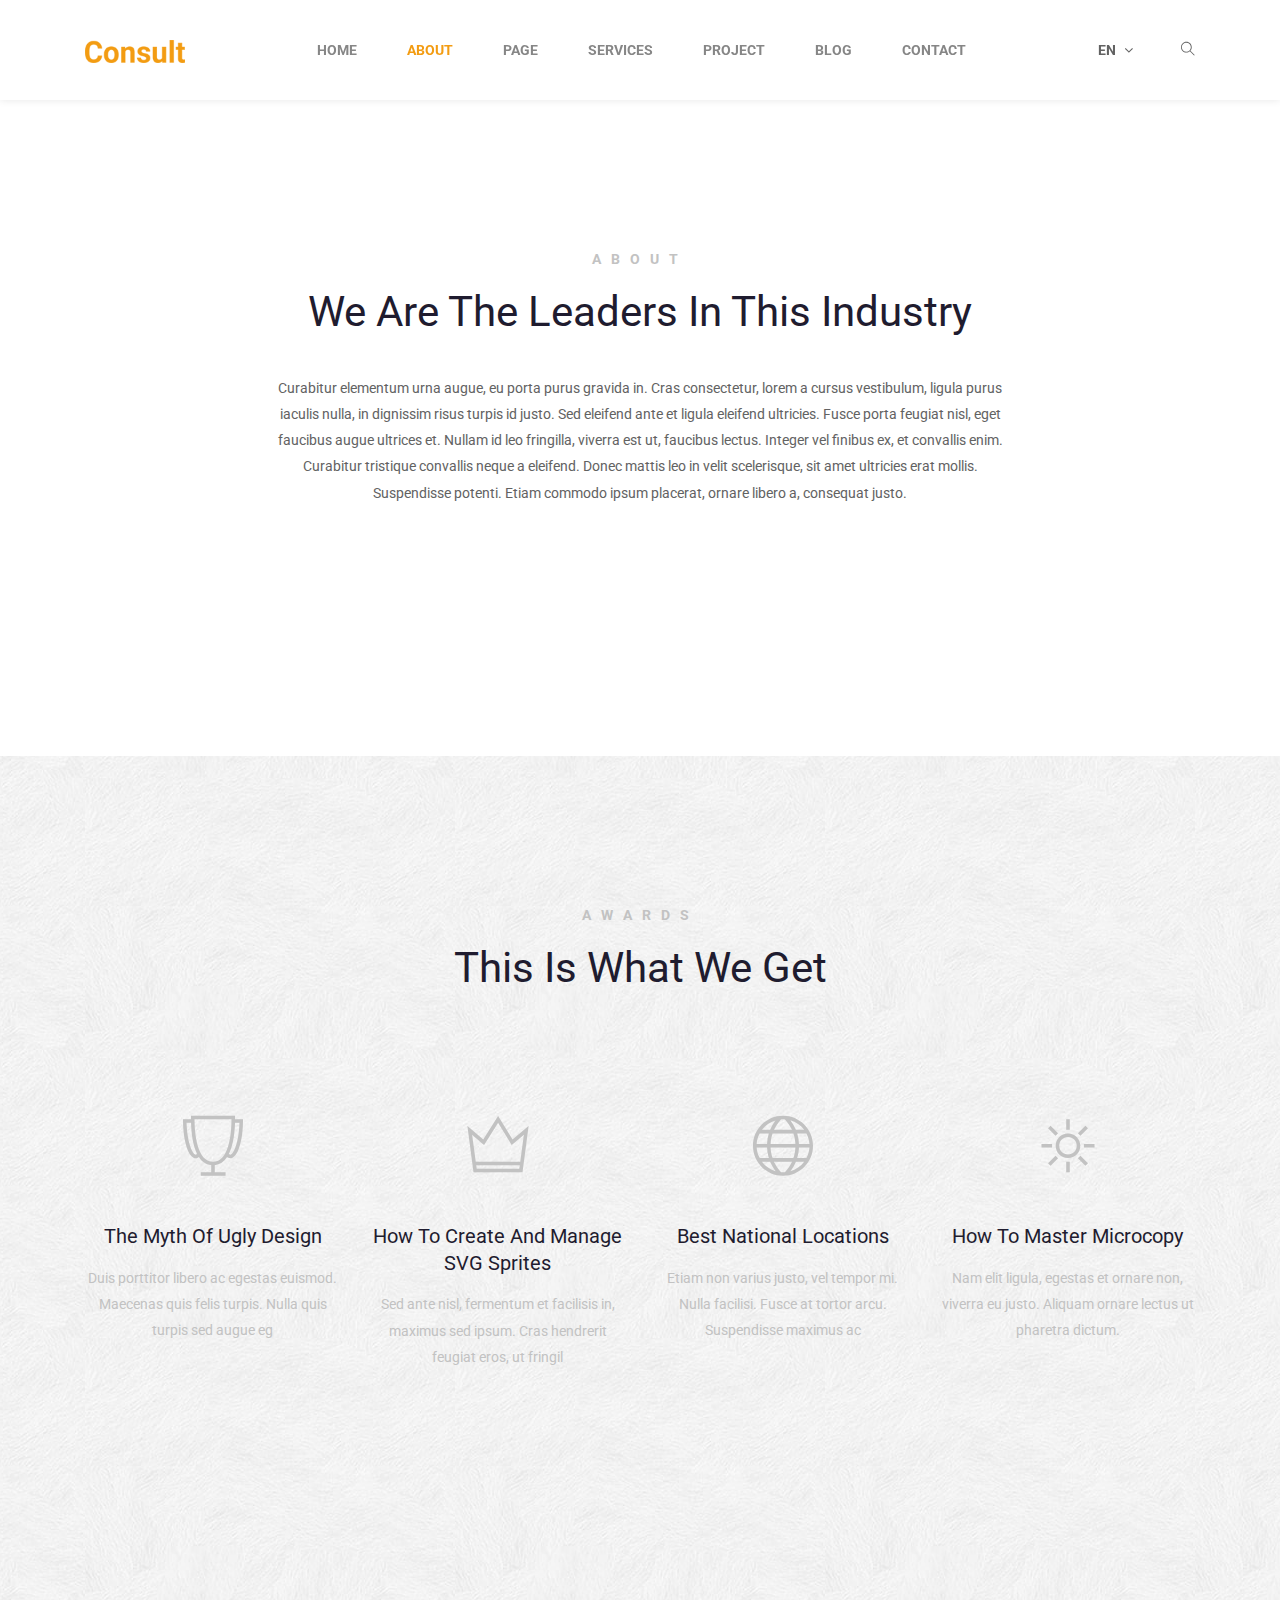
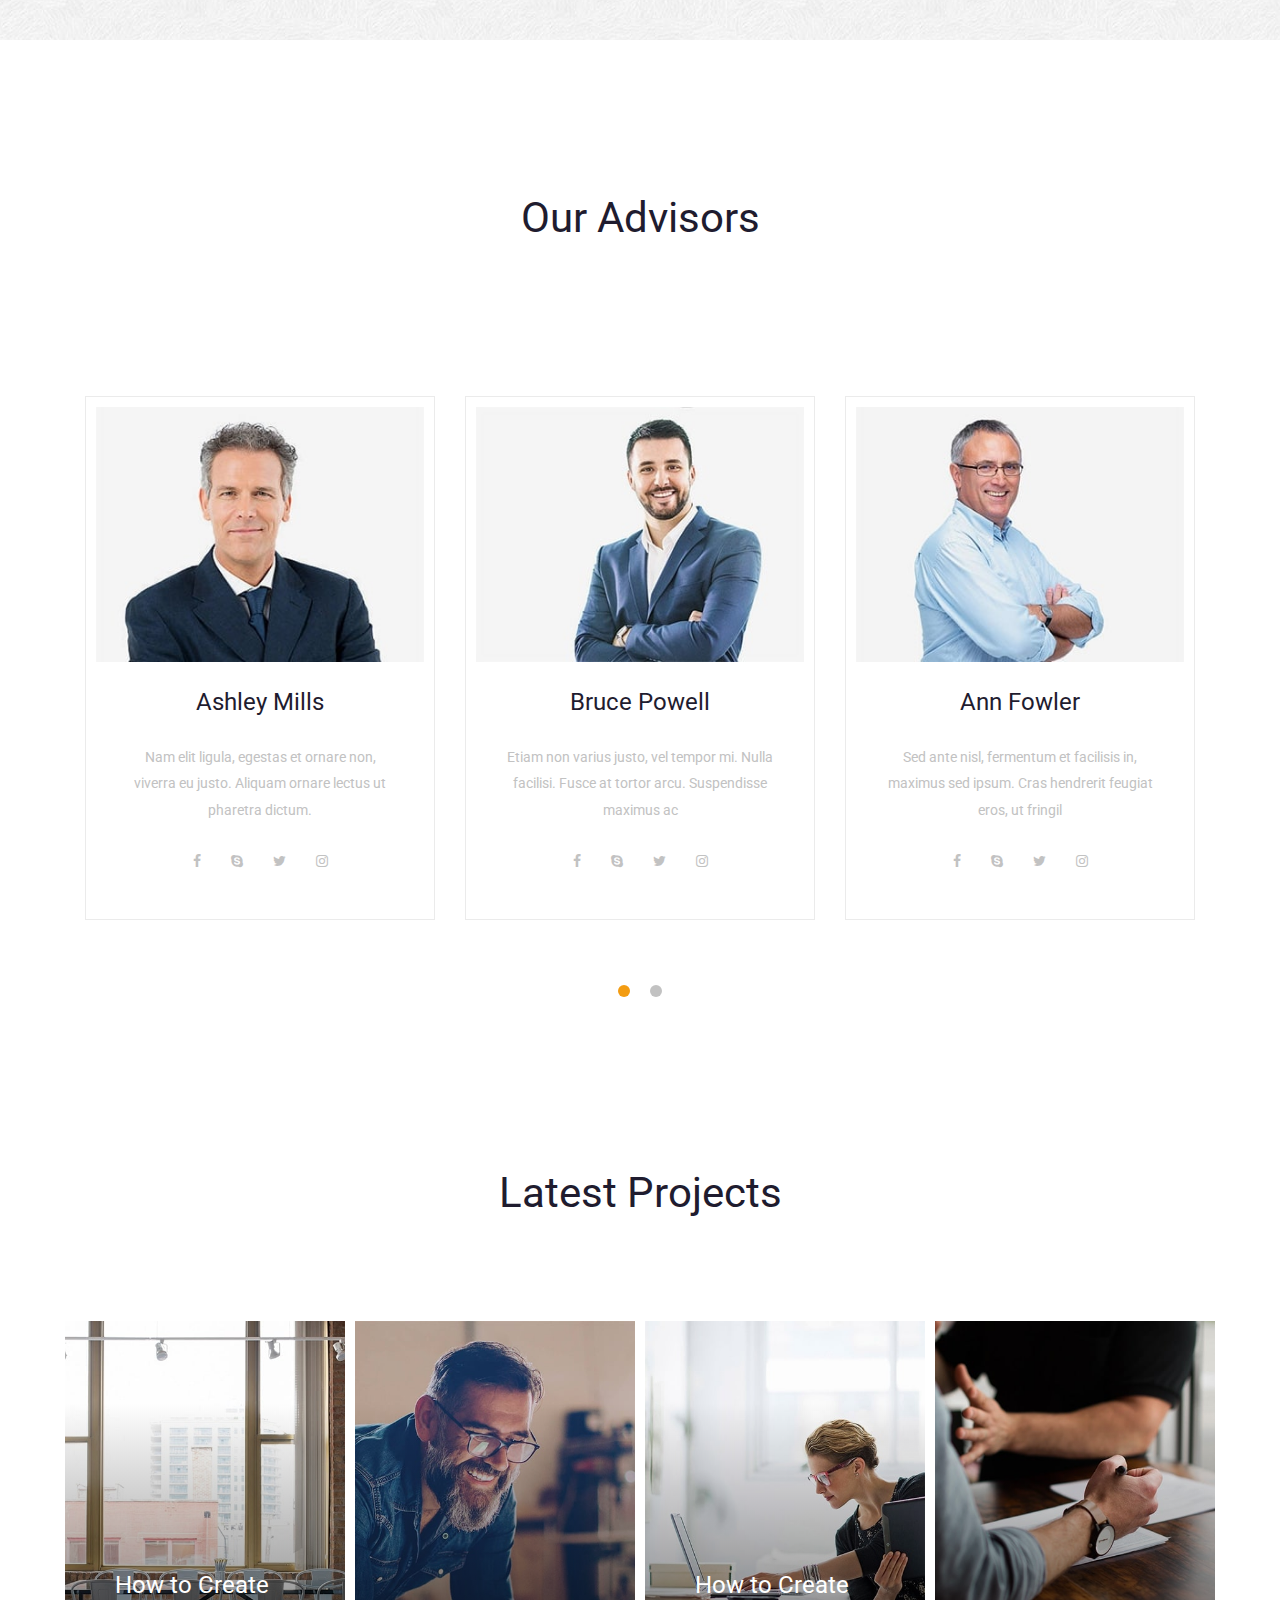
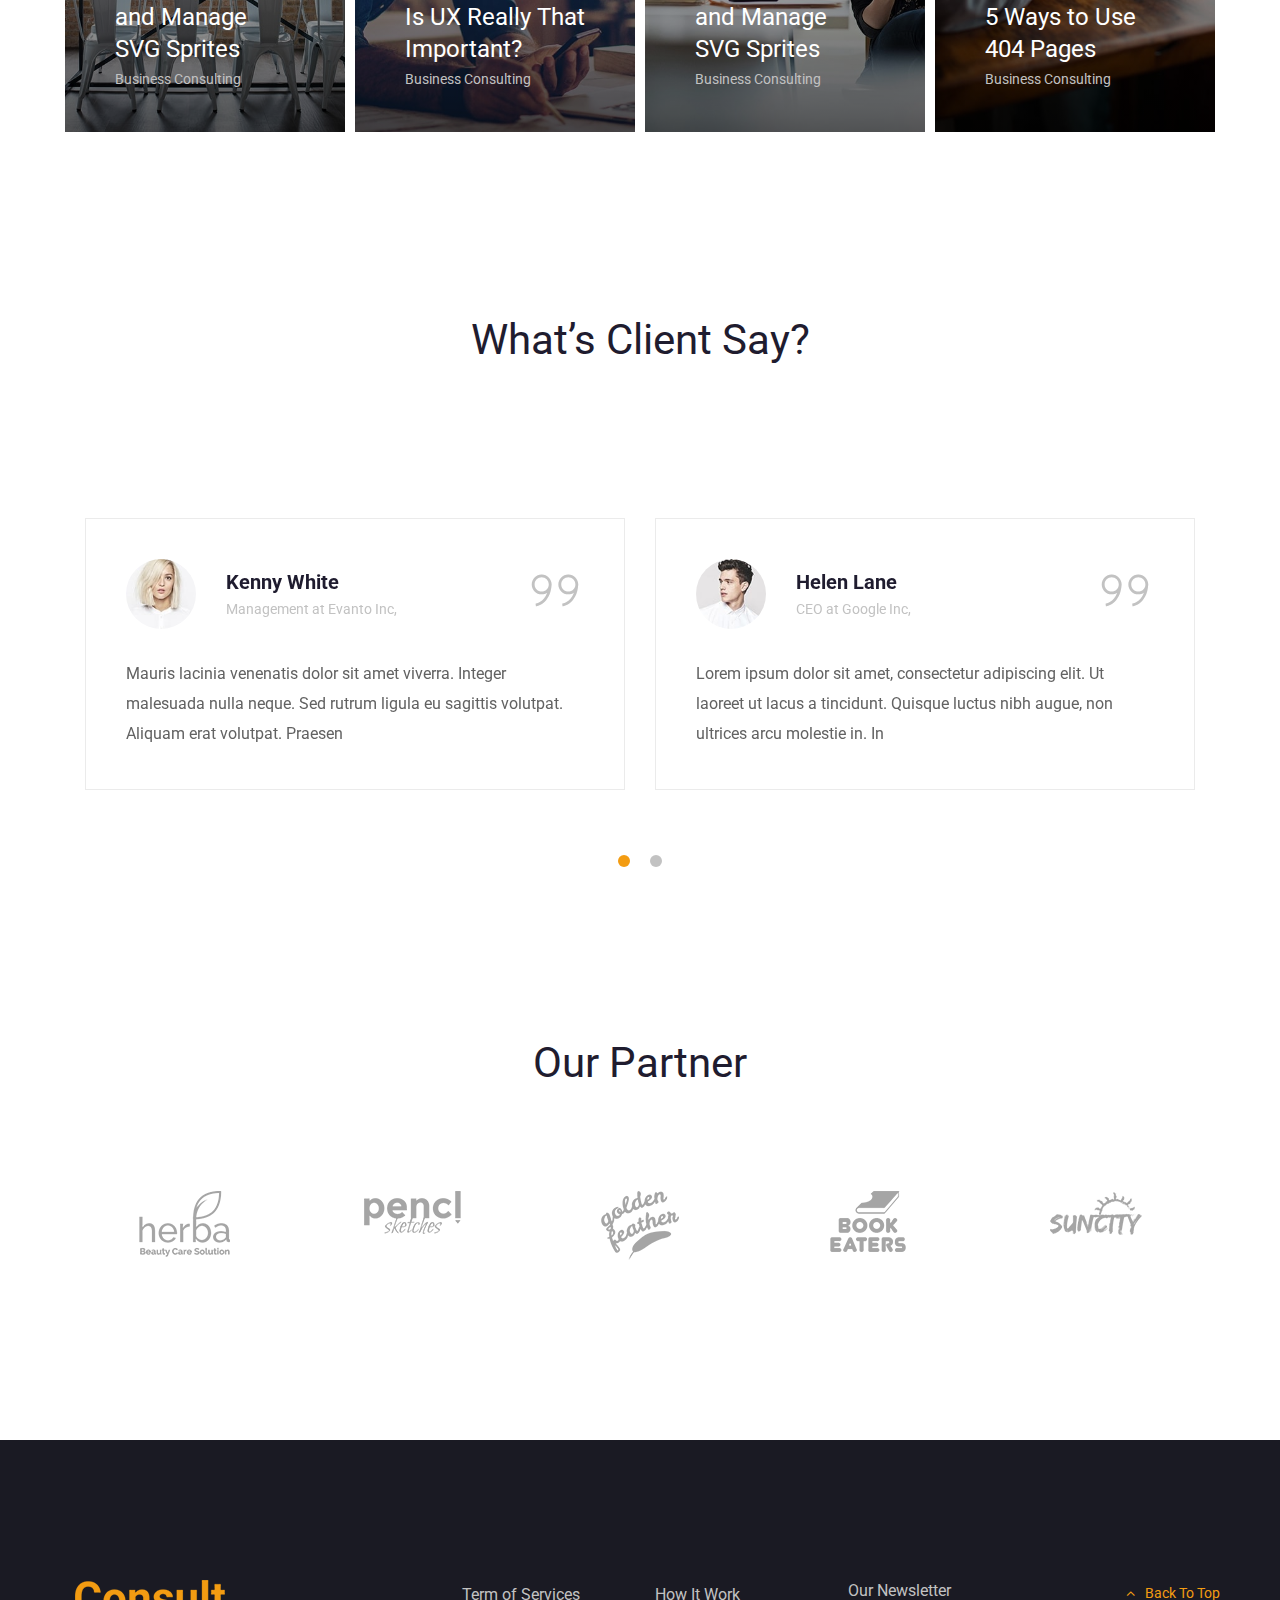
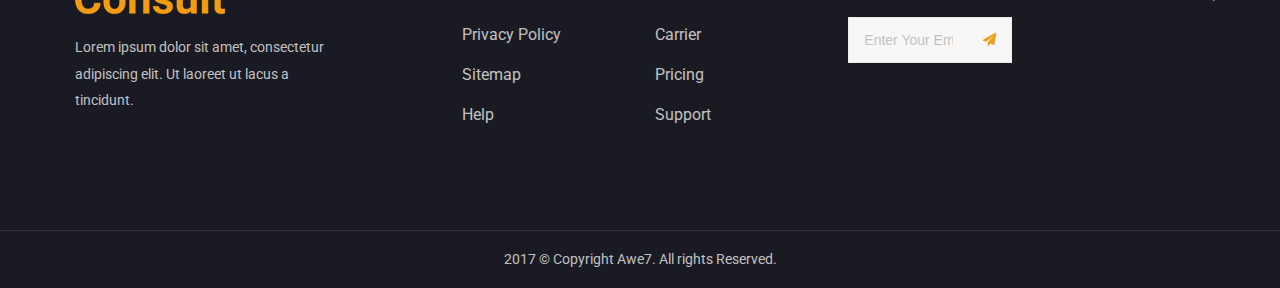
==== commit 858c8c28: "initial commit" ====
--- a/about.html
+++ b/about.html
@@ -1,464 +1,575 @@
-<!doctype html>
-<html class="no-js" lang="zxx">
-
-<head>
-    <meta charset="utf-8">
-    <meta http-equiv="x-ua-compatible" content="ie=edge">
-    <title>Lawyer</title>
-    <meta name="description" content="">
-    <meta name="viewport" content="width=device-width, initial-scale=1">
-
-    <!-- <link rel="manifest" href="site.webmanifest"> -->
-    <!-- <link rel="shortcut icon" type="image/x-icon" href="img/favicon.png"> -->
-    <!-- Place favicon.ico in the root directory -->
-
-    <!-- CSS here -->
-    <link rel="stylesheet" href="css/bootstrap.min.css">
-    <link rel="stylesheet" href="css/owl.carousel.min.css">
-    <link rel="stylesheet" href="css/magnific-popup.css">
-    <link rel="stylesheet" href="css/font-awesome.min.css">
-    <link rel="stylesheet" href="css/themify-icons.css">
-    <link rel="stylesheet" href="css/nice-select.css">
-    <link rel="stylesheet" href="css/flaticon.css">
-    <link rel="stylesheet" href="css/flaticon.css">
-    <link rel="stylesheet" href="css/gijgo.css">
-    <link rel="stylesheet" href="css/slicknav.css">
-    <link rel="stylesheet" href="css/style.css">
-    <!-- <link rel="stylesheet" href="css/responsive.css"> -->
-</head>
-
-<body>
-    <!--[if lte IE 9]>
-            <p class="browserupgrade">You are using an <strong>outdated</strong> browser. Please <a href="https://browsehappy.com/">upgrade your browser</a> to improve your experience and security.</p>
-        <![endif]-->
-
-    <!-- header-start -->
-    <header>
-        <div class="header-area ">
-            <div id="sticky-header" class="main-header-area">
-                <div class="container-fluid p-0">
-                    <div class="row align-items-center justify-content-between no-gutters">
-                        <div class="col-xl-2 col-lg-2">
-                            <div class="logo-img">
-                                <a href="index.html">
-                                    <img src="img/logo.png" alt="">
-                                </a>
-                            </div>
-                        </div>
-                        <div class="col-xl-7 col-lg-8">
-                            <div class="main-menu  d-none d-lg-block">
-                                <nav>
-                                    <ul id="navigation">
-                                        <li><a href="index.html">home</a></li>
-                                        <li><a class="active" href="about.html">About</a></li>
-                                        <li><a href="Practice.html">Practice Area</a></li>
-                                        <li><a href="#">blog <i class="ti-angle-down"></i></a>
-                                            <ul class="submenu">
-                                                <li><a href="blog.html">blog</a></li>
-                                                <li><a href="single-blog.html">single-blog</a></li>
-                                            </ul>
-                                        </li>
-                                        <li><a href="#">pages <i class="ti-angle-down"></i></a>
-                                            <ul class="submenu">
-                                                <li><a href="elements.html">elements</a></li>
-                                            </ul>
-                                        </li>
-                                        <li><a href="contact.html">Contact</a></li>
-                                    </ul>
-                                </nav>
-                            </div>
-                        </div>
-                        <div class="col-xl-3 col-lg-2 d-none d-lg-block">
-                            <div class="social_media_links">
-                                <ul>
-                                    <li><a href="#"> <i class="fa fa-facebook"></i> </a></li>
-                                    <li><a href="#"> <i class="fa fa-twitter"></i> </a></li>
-                                    <li><a href="#"> <i class="fa fa-instagram"></i> </a></li>
-                                </ul>
-                            </div>
-                        </div>
-                        <div class="col-12">
-                            <div class="mobile_menu d-block d-lg-none"></div>
-                        </div>
-                    </div>
-                </div>
-            </div>
-        </div>
-    </header>
-    <!-- header-end -->
-
-    <!-- slider_area_start -->
-    <div class="slider_area ">
-        <div class="slider_area_inner slider_area_inner2 slider_bg_2 d-flex align-items-center">
-            <div class="container">
-                <div class="row">
-                    <div class="col-xl-7">
-                        <div class="single_slider">
-                            <div class="slider_text">
-                                <h3>Leading Polish <br> 
-                                    Lawyer in your city</h3>
-                                <p class="name" >- Robert</p>
-                                <a href="#" class="boxed-btn4 ">Make an Appointment</a>
-                            </div>
-                        </div>
-                    </div>
-                </div>
-            </div>
-        </div>
-    </div>
-    <!-- slider_area_end -->
-
-    <!-- about_area _start  -->
-    <div class="about_area">
-        <div class="opacity_icon d-none d-lg-block">
-            <i class="flaticon-balance"></i>
-        </div>
-        <div class="container">
-            <div class="row">
-                <div class="col-xl-6 col-md-6">
-                    <div class="single_about_info text-center">
-                        <div class="about_thumb">
-                            <img src="img/about/1.png" alt="">
-                        </div>
-                        <h3>Finest And Strongest Law <br>
-                            Firm Win The World</h3>
-                        <p>There are many variations of passages of Lorem Ipsum <br> available, but the majority have
-                            suffered alteration in <br> some form, by injected humour, or randomised words <br> which
-                            don't look even slightly believable. </p>
-                        <div class="signature">
-                            <img src="img/about/signature.png" alt="">
-                        </div>
-                    </div>
-                </div>
-                <div class="col-xl-6 col-md-6">
-                    <div class="single_about_info text-center">
-                        <div class="about_thumb">
-                            <div class="image_hover">
-                                <div class="hover_inner">
-                                    <h2>93%</h2>
-                                    <span>Success Case</span>
-                                </div>
-                            </div>
-                        </div>
-                        <h3>About Lawyer Justice</h3>
-                        <p>There are many variations of passages of Lorem Ipsum <br> available, but the majority have
-                            suffered alteration in <br> some form, by injected humour, or randomised words <br> which
-                            don't look even slightly believable. </p>
-                        <div class="total_cases">
-                            <div class="single_cases">
-                                <h4>879</h4>
-                                <p>Total Cases</p>
-                            </div>
-                            <div class="single_cases">
-                                <h4>787</h4>
-                                <p>Case Won</p>
-                            </div>
-                        </div>
-                    </div>
-                </div>
-            </div>
-        </div>
-    </div>
-    <!-- about_area _end -->
-
-    <!-- our_loyers-start  -->
-    <div class="our_loyers">
-        <div class="container">
-                <div class="row">
-                        <div class="col-xl-12">
-                            <div class="section_title text-center mb-60">
-                                <h3>Our Lawyers</h3>
-                                <p>Many variations of passages of Lorem Ipsum available, but the majority have <br> suffered alteration in some.</p>
-                            </div>
-                        </div>
-                    </div>
-            <div class="row">
-                <div class="col-xl-4 col-md-6 col-lg-4">
-                    <div class="single_loyers text-center">
-                        <div class="thumb">
-                            <img src="img/lawyers/1.png" alt="">
-                        </div>
-                        <h3>Henry Miller</h3>
-                        <span>Family Lawyer</span>
-                        <div class="social_links">
-                            <ul>
-                                <li><a href="#"> <i class="fa fa-facebook"></i> </a></li>
-                                <li><a href="#"> <i class="fa fa-twitter"></i> </a></li>
-                                <li><a href="#"> <i class="fa fa-instagram"></i> </a></li>
-                            </ul>
-                        </div>
-                    </div>
-                </div>
-                <div class="col-xl-4 col-md-6 col-lg-4">
-                    <div class="single_loyers text-center">
-                        <div class="thumb">
-                            <img src="img/lawyers/2.png" alt="">
-                        </div>
-                        <h3>Jon Anderson</h3>
-                        <span>Consumer Lawyer</span>
-                        <div class="social_links">
-                            <ul>
-                                <li><a href="#"> <i class="fa fa-facebook"></i> </a></li>
-                                <li><a href="#"> <i class="fa fa-twitter"></i> </a></li>
-                                <li><a href="#"> <i class="fa fa-instagram"></i> </a></li>
-                            </ul>
-                        </div>
-                    </div>
-                </div>
-                <div class="col-xl-4 col-md-6 col-lg-4">
-                    <div class="single_loyers text-center">
-                        <div class="thumb">
-                            <img src="img/lawyers/3.png" alt="">
-                        </div>
-                        <h3>Jaky Nadan</h3>
-                        <span>Criminal Lawyer</span>
-                        <div class="social_links">
-                            <ul>
-                                <li><a href="#"> <i class="fa fa-facebook"></i> </a></li>
-                                <li><a href="#"> <i class="fa fa-twitter"></i> </a></li>
-                                <li><a href="#"> <i class="fa fa-instagram"></i> </a></li>
-                            </ul>
-                        </div>
-                    </div>
-                </div>
-            </div>
-        </div>
-    </div>
-    <!-- our_loyers-end  -->
-
-    <!-- testmonial_area_start  -->
-    <div class="testmonial_area testmonial_bg_1 overlay2">
-        <div class="container">
-            <div class="row">
-                <div class="col-xl-12">
-                    <div class="testmonial_active owl-carousel">
-                        <div class="single_testmonial text-center">
-                            <i class="flaticon-straight-quotes"></i>
-                            <p>There are many variations of passages of Lorem Ipsum available, but the <br> majority have suffered alteration in some form, by injected humour, or <br> randomised words which don't look even slightly believable. </p>
-                            <div class="author_info d-flex justify-content-center align-items-center">
-                                <div class="thumb">
-                                    <img src="img/testmonial/smaill_thumb.png" alt="">
-                                </div>
-                                <span>- Millan Mirza</span>
-                            </div>
-                        </div>
-                        <div class="single_testmonial text-center">
-                            <i class="flaticon-straight-quotes"></i>
-                            <p>There are many variations of passages of Lorem Ipsum available, but the <br> majority have suffered alteration in some form, by injected humour, or <br> randomised words which don't look even slightly believable. </p>
-                            <div class="author_info d-flex justify-content-center align-items-center">
-                                <div class="thumb">
-                                    <img src="img/testmonial/smaill_thumb.png" alt="">
-                                </div>
-                                <span>- Millan Mirza</span>
-                            </div>
-                        </div>
-                        <div class="single_testmonial text-center">
-                            <i class="flaticon-straight-quotes"></i>
-                            <p>There are many variations of passages of Lorem Ipsum available, but the <br> majority have suffered alteration in some form, by injected humour, or <br> randomised words which don't look even slightly believable. </p>
-                            <div class="author_info d-flex justify-content-center align-items-center">
-                                <div class="thumb">
-                                    <img src="img/testmonial/smaill_thumb.png" alt="">
-                                </div>
-                                <span>- Millan Mirza</span>
-                            </div>
-                        </div>
-                    </div>
-                </div>
-            </div>
-        </div>
-    </div>
-    <!-- testmonial_area_end  -->
-
-    <div class="appointment_area">
-        <div class="container">
-            <div class="row align-items-center">
-                <div class="col-xl-5 col-md-6 col-lg-6">
-                    <div class="appiontment_thumb d-none d-lg-block">
-                        <img src="img/appointment/1.png" alt="">
-                    </div>
-                </div>
-                <div class="col-xl-6 offset-xl-1 col-md-6 col-md-12 col-lg-6">
-                    <div class="appointment_info">
-                        <div class="opacity_icon d-none d-lg-block">
-                            <i class="flaticon-balance"></i>
-                        </div>
-                        <h3>Make an Appointment</h3>
-                        <p>Many variations of passages of Lorem Ipsum available, but the majority have suffered alteration in some.</p>
-                        <form action="#">
-                                <div class="row">
-                                    <div class="col-xl-6 col-md-6">
-                                            <input type="text" placeholder="Your Name">
-                                    </div>
-                                    <div class="col-xl-6 col-md-6">
-                                            <input type="email" placeholder="Your Email">
-                                    </div>
-                                    <div class="col-xl-6 col-md-6">
-                                            <input type="text" placeholder="Phone no.">
-                                    </div>
-                                    <div class="col-xl-6 col-md-6">
-                                        <input id="datepicker" placeholder="Appointment date">
-                                    </div>
-                                    <div class="col-xl-12">
-                                        <textarea placeholder="Message" ></textarea>
-                                    </div>
-                                    <div class="col-xl-12">
-                                        <div class="appoinment_button">
-                                            <button class="boxed-btn5 " type="submit" >Submit</button>
-                                        </div>
-                                    </div>
-                                </div>
-        
-                            </form>
-                    </div>
-
-                </div>
-            </div>
-        </div>
-    </div>
-
-    <!-- footer_start -->
-    <footer class="footer">
-        <div class="footer_top">
-            <div class="container">
-                <div class="row">
-                    <div class="col-xl-4 col-md-6 col-lg-3">
-                        <div class="footer_widget">
-                            <div class="footer_logo">
-                                <a href="index.html">
-                                    <img src="img/logo.png" alt="">
-                                </a>
-                            </div>
-                            <p class="footer_text">200, A-block, Green road, USA <br>
-                                +10 367 267 2678 <br>
-                                <a class="domain" href="#">lawyer@contact.com</a></p>
-                            <div class="socail_links">
-                                <ul>
-                                    <li>
-                                        <a href="#">
-                                            <i class="fa fa-facebook"></i>
-                                        </a>
-                                    </li>
-                                    <li>
-                                        <a href="#">
-                                            <i class="fa fa-twitter"></i>
-                                        </a>
-                                    </li>
-                                    <li>
-                                        <a href="#">
-                                            <i class="fa fa-instagram"></i>
-                                        </a>
-                                    </li>
-                                </ul>
-                            </div>
-                        </div>
-                    </div>
-                    <div class="col-xl-2 col-md-6 col-lg-2">
-                        <div class="footer_widget">
-                            <h3 class="footer_title">
-                                    Practice Area
-                            </h3>
-                            <ul>
-                                <li><a href="#">Business law
-                                    </a></li>
-                                <li><a href="#">Finance law</a></li>
-                                <li><a href="#">Education law</a></li>
-                                <li><a href="#">Family law</a></li>
-                            </ul>
-                        </div>
-                    </div>
-                    <div class="col-xl-2 col-md-6 col-lg-2">
-                        <div class="footer_widget">
-                            <h3 class="footer_title">
-                                    Useful Links
-                            </h3>
-                            <ul>
-                                <li><a href="#">About</a></li>
-                                <li><a href="#">Blog</a></li>
-                                <li><a href="#"> Contact</a></li>
-                            </ul>
-                        </div>
-                    </div>
-                    <div class="col-xl-4 col-md-6 col-lg-4">
-                        <div class="footer_widget">
-                            <h3 class="footer_title">
-                                    Subscribe
-                            </h3>
-                            <form action="#" class="newsletter_form">
-                                <input type="text" placeholder="Enter your mail">
-                                <button type="submit">Sign Up</button>
-                            </form>
-                            <p class="newsletter_text">Subscribe newsletter to get updates</p>
-                        </div>
-                    </div>
-                </div>
-            </div>
-        </div>
-        <div class="copy-right_text">
-            <div class="container">
-                <div class="footer_border"></div>
-                <div class="row">
-                    <div class="col-xl-12">
-                        <p class="copy_right text-center">
-                            <!-- Link back to Colorlib can't be removed. Template is licensed under CC BY 3.0. -->
-Copyright &copy;<script>document.write(new Date().getFullYear());</script> All rights reserved | This template is made with <i class="fa fa-heart-o" aria-hidden="true"></i> by <a href="https://colorlib.com" target="_blank">Colorlib</a>
-<!-- Link back to Colorlib can't be removed. Template is licensed under CC BY 3.0. -->
-                        </p>
-                    </div>
-                </div>
-            </div>
-        </div>
-    </footer>
-    <!-- footer_end -->
-
-
-    <!-- JS here -->
-    <script src="js/vendor/modernizr-3.5.0.min.js"></script>
-    <script src="js/vendor/jquery-1.12.4.min.js"></script>
-    <script src="js/popper.min.js"></script>
-    <script src="js/bootstrap.min.js"></script>
-    <script src="js/owl.carousel.min.js"></script>
-    <script src="js/isotope.pkgd.min.js"></script>
-    <script src="js/ajax-form.js"></script>
-    <script src="js/waypoints.min.js"></script>
-    <script src="js/jquery.counterup.min.js"></script>
-    <script src="js/imagesloaded.pkgd.min.js"></script>
-    <script src="js/scrollIt.js"></script>
-    <script src="js/jquery.scrollUp.min.js"></script>
-    <script src="js/wow.min.js"></script>
-    <script src="js/nice-select.min.js"></script>
-    <script src="js/gijgo.min.js"></script>
-    <script src="js/jquery.slicknav.min.js"></script>
-    <script src="js/jquery.magnific-popup.min.js"></script>
-    <script src="js/plugins.js"></script>
-
-    <!--contact js-->
-    <script src="js/contact.js"></script>
-    <script src="js/jquery.ajaxchimp.min.js"></script>
-    <script src="js/jquery.form.js"></script>
-    <script src="js/jquery.validate.min.js"></script>
-    <script src="js/mail-script.js"></script>
-
-    <script src="js/main.js"></script>
-
-    <script>
-            $('#datepicker').datepicker({
-                iconsLibrary: 'fontawesome',
-                // disableDaysOfWeek: [0, 0],
-            //     icons: {
-            //      rightIcon: '<span class="fa fa-caret-down"></span>'
-            //  }
-            });
-            $('#datepicker2').datepicker({
-                iconsLibrary: 'fontawesome',
-                icons: {
-                 rightIcon: '<span class="fa fa-caret-down"></span>'
-             }
-    
-            });
-            var timepicker = $('#timepicker').timepicker({
-             format: 'HH.MM'
-         });
-        </script>
-</body>
-
+<!DOCTYPE html>
+<html>
+	<head>
+		<title>About</title>
+		<meta charset="utf-8">
+		<meta name="viewport" content="width=device-width, initial-scale=1.0, maximum-scale=1.0, user-scalable=no">
+		<meta name="format-detection" content="telephone=no">
+		<meta name="apple-mobile-web-app-capable" content="yes">
+		<!-- Fonts-->
+		<link rel="stylesheet" type="text/css" href="assets/fonts/fontawesome/font-awesome.min.css">
+		<link rel="stylesheet" type="text/css" href="assets/fonts/themify-icons/themify-icons.css">
+		<!-- Vendors-->
+		<link rel="stylesheet" type="text/css" href="assets/vendors/bootstrap4/bootstrap-grid.min.css">
+		<link rel="stylesheet" type="text/css" href="assets/vendors/magnific-popup/magnific-popup.min.css">
+		<link rel="stylesheet" type="text/css" href="assets/vendors/owl.carousel/owl.carousel.css">
+		<!-- App & fonts-->
+		<link rel="stylesheet" type="text/css" href="https://fonts.googleapis.com/css?family=Roboto:300,300i,400,400i,700,700i&amp;amp;subset=latin-ext">
+		<link rel="stylesheet" type="text/css" href="assets/css/main.css"><!--[if lt IE 9]>
+			<script src="https://oss.maxcdn.com/libs/html5shiv/3.7.0/html5shiv.js"></script>
+		<![endif]-->
+	</head>
+	
+	<body>
+		<div class="page-wrap">
+			
+			<!-- header -->
+			<header class="header">
+				<div class="container">
+					<div class="header__logo"><a href="index.html"><img src="assets/img/logo.png" alt=""/></a></div>
+					<div class="header__toogleGroup">
+						<div class="header__chooseLanguage">
+										
+										<!-- dropdown -->
+										<div class="dropdown" data-init="dropdown"><a class="dropdown__toggle" href="javascript:void(0)">EN <i class="fa fa-angle-down" aria-hidden="true"></i></a>
+											<div class="dropdown__content" data-position="right">
+												<ul class="list-style-none">
+													<li><a href="#">EN</a></li>
+													<li><a href="#">DE</a></li>
+													<li><a href="#">VI</a></li>
+												</ul>
+											</div>
+										</div><!-- End / dropdown -->
+										
+						</div>
+						<div class="search-form">
+							<div class="search-form__toggle"><i class="ti-search"></i></div>
+							<div class="search-form__form">
+												
+												<!-- form-search -->
+												<div class="form-search">
+													<form>
+														<input class="form-control" type="text" placeholder="Hit enter to search or ESC to close"/>
+													</form>
+												</div><!-- End / form-search -->
+												
+							</div>
+						</div>
+					</div>
+					
+					<!-- consult-nav -->
+					<nav class="consult-nav">
+						
+						<!-- consult-menu -->
+						<ul class="consult-menu">
+							<li><a href="index.html">Home</a>
+							</li>
+							<li class="current-menu-item"><a href="about.html">about</a>
+							</li>
+							<li class="menu-item-has-children"><a href="#">page</a>
+								<ul class="sub-menu">
+									<li><a href="comming-soon.html">Comming Soon</a>
+									</li>
+									<li><a href="404.html">404</a>
+									</li>
+									<li><a href="typography.html">Typography</a>
+									</li>
+								</ul>
+							</li>
+							<li><a href="service.html">services</a>
+							</li>
+							<li class="menu-item-has-children"><a href="project.html">project</a>
+								<ul class="sub-menu">
+									<li><a href="project-detail.html">Project detail</a>
+									</li>
+								</ul>
+							</li>
+							<li class="menu-item-has-children"><a href="blog.html">blog</a>
+								<ul class="sub-menu">
+									<li><a href="blog-detail.html">Blog detail</a>
+									</li>
+								</ul>
+							</li>
+							<li><a href="contact.html">contact</a>
+							</li>
+						</ul><!-- consult-menu -->
+						
+						<div class="navbar-toggle"><span></span><span></span><span></span></div>
+					</nav><!-- End / consult-nav -->
+					
+				</div>
+			</header><!-- End / header -->
+			
+			<!-- Content-->
+			<div class="md-content">
+				
+				<!-- Section -->
+				<section class="md-section">
+					<div class="container">
+						<div class="row">
+							<div class="col-lg-10 col-xl-8 offset-0 offset-sm-0 offset-md-0 offset-lg-1 offset-xl-2 ">
+								
+								<!-- title-01 -->
+								<div class="title-01 title-01__style-04">
+									<h6 class="title-01__subTitle">about</h6>
+									<h2 class="title-01__title">We Are The Leaders In This Industry</h2>
+									<div>Curabitur elementum urna augue, eu porta purus gravida in. Cras consectetur, lorem a cursus vestibulum, ligula purus iaculis nulla, in dignissim risus turpis id justo. Sed eleifend ante et ligula eleifend ultricies. Fusce porta feugiat nisl, eget faucibus augue ultrices et. Nullam id leo fringilla, viverra est ut, faucibus lectus. Integer vel finibus ex, et convallis enim. Curabitur tristique convallis neque a eleifend. Donec mattis leo in velit scelerisque, sit amet ultricies erat mollis. Suspendisse potenti. Etiam commodo ipsum placerat, ornare libero a, consequat justo.</div>
+								</div><!-- End / title-01 -->
+								
+							</div>
+						</div>
+					</div>
+				</section>
+				<!-- End / Section -->
+				
+				
+				<!-- Section -->
+				<section class="md-section consult-background">
+					<div class="container">
+						<div class="row">
+							<div class="col-lg-10 col-xl-8 offset-0 offset-sm-0 offset-md-0 offset-lg-1 offset-xl-2 ">
+								
+								<!-- title-01 -->
+								<div class="title-01 title-01__style-04">
+									<h6 class="title-01__subTitle">awardS</h6>
+									<h2 class="title-01__title">This Is What We Get</h2>
+								</div><!-- End / title-01 -->
+								
+							</div>
+						</div>
+						<div class="row">
+							<div class="col-md-6 col-lg-3 ">
+								
+								<!-- iconbox -->
+								<div class="iconbox iconbox__style-03">
+									<div class="iconbox__icon"><i class="ti-cup"></i></div>
+									<div>
+										<h2 class="iconbox__title"><a href="#">The Myth of Ugly Design</a></h2>
+										<div class="iconbox__description">Duis porttitor libero ac egestas euismod. Maecenas quis felis turpis. Nulla quis turpis sed augue eg</div>
+									</div>
+								</div><!-- End / iconbox -->
+								
+							</div>
+							<div class="col-md-6 col-lg-3 ">
+								
+								<!-- iconbox -->
+								<div class="iconbox iconbox__style-03">
+									<div class="iconbox__icon"><i class="ti-crown"></i></div>
+									<div>
+										<h2 class="iconbox__title"><a href="#">How to Create and Manage SVG Sprites</a></h2>
+										<div class="iconbox__description">Sed ante nisl, fermentum et facilisis in, maximus sed ipsum. Cras hendrerit feugiat eros, ut fringil</div>
+									</div>
+								</div><!-- End / iconbox -->
+								
+							</div>
+							<div class="col-md-6 col-lg-3 ">
+								
+								<!-- iconbox -->
+								<div class="iconbox iconbox__style-03">
+									<div class="iconbox__icon"><i class="ti-world"></i></div>
+									<div>
+										<h2 class="iconbox__title"><a href="#">Best National Locations</a></h2>
+										<div class="iconbox__description">Etiam non varius justo, vel tempor mi. Nulla facilisi. Fusce at tortor arcu. Suspendisse maximus ac </div>
+									</div>
+								</div><!-- End / iconbox -->
+								
+							</div>
+							<div class="col-md-6 col-lg-3 ">
+								
+								<!-- iconbox -->
+								<div class="iconbox iconbox__style-03">
+									<div class="iconbox__icon"><i class="ti-shine"></i></div>
+									<div>
+										<h2 class="iconbox__title"><a href="#">How to Master Microcopy</a></h2>
+										<div class="iconbox__description">Nam elit ligula, egestas et ornare non, viverra eu justo. Aliquam ornare lectus ut pharetra dictum. </div>
+									</div>
+								</div><!-- End / iconbox -->
+								
+							</div>
+						</div>
+					</div>
+				</section>
+				<!-- End / Section -->
+				
+				<!-- Our Advisors-->
+				
+				<!-- Section -->
+				<section class="md-section" style="padding-bottom:0;">
+					<div class="container">
+						<div class="row">
+							<div class="col-md-8 col-lg-8 offset-0 offset-sm-0 offset-md-2 offset-lg-2 ">
+								
+								<!-- title-01 -->
+								<div class="title-01">
+									<h2 class="title-01__title">Our Advisors</h2>
+								</div><!-- End / title-01 -->
+								
+							</div>
+						</div>
+						<div class="consult-slide">
+							
+							<!-- carousel__element owl-carousel -->
+							<div class="carousel__element owl-carousel" data-options='{"loop":true,"dots":true,"nav":false,"margin":30,"responsive":{"0":{"items":1},"768":{"items":2},"992":{"items":3}}}'>
+								
+								<!-- textbox -->
+								<div class="textbox textbox__style-02">
+									<div class="textbox__image"><a href="#"><img src="assets/img/avatars/1.jpg" alt=""/></a></div>
+									<div class="textbox__body">
+										<h2 class="textbox__title"><a href="#">Ashley Mills</a></h2>
+										<div class="textbox__description">Nam elit ligula, egestas et ornare non, viverra eu justo. Aliquam ornare lectus ut pharetra dictum. </div>
+											
+											<!-- social-01 -->
+											<div class="social-01">
+												<nav class="social-01__navSocial"><a class="social-01__item" href="#"><i class="fa fa-facebook"></i></a><a class="social-01__item" href="#"><i class="fa fa-skype"></i></a><a class="social-01__item" href="#"><i class="fa fa-twitter"></i></a><a class="social-01__item" href="#"><i class="fa fa-instagram"></i></a>
+												</nav>
+											</div><!-- End / social-01 -->
+											
+									</div>
+								</div><!-- End / textbox -->
+								
+								
+								<!-- textbox -->
+								<div class="textbox textbox__style-02">
+									<div class="textbox__image"><a href="#"><img src="assets/img/avatars/2.jpg" alt=""/></a></div>
+									<div class="textbox__body">
+										<h2 class="textbox__title"><a href="#">Bruce Powell</a></h2>
+										<div class="textbox__description">Etiam non varius justo, vel tempor mi. Nulla facilisi. Fusce at tortor arcu. Suspendisse maximus ac </div>
+											
+											<!-- social-01 -->
+											<div class="social-01">
+												<nav class="social-01__navSocial"><a class="social-01__item" href="#"><i class="fa fa-facebook"></i></a><a class="social-01__item" href="#"><i class="fa fa-skype"></i></a><a class="social-01__item" href="#"><i class="fa fa-twitter"></i></a><a class="social-01__item" href="#"><i class="fa fa-instagram"></i></a>
+												</nav>
+											</div><!-- End / social-01 -->
+											
+									</div>
+								</div><!-- End / textbox -->
+								
+								
+								<!-- textbox -->
+								<div class="textbox textbox__style-02">
+									<div class="textbox__image"><a href="#"><img src="assets/img/avatars/3.jpg" alt=""/></a></div>
+									<div class="textbox__body">
+										<h2 class="textbox__title"><a href="#">Ann Fowler</a></h2>
+										<div class="textbox__description">Sed ante nisl, fermentum et facilisis in, maximus sed ipsum. Cras hendrerit feugiat eros, ut fringil</div>
+											
+											<!-- social-01 -->
+											<div class="social-01">
+												<nav class="social-01__navSocial"><a class="social-01__item" href="#"><i class="fa fa-facebook"></i></a><a class="social-01__item" href="#"><i class="fa fa-skype"></i></a><a class="social-01__item" href="#"><i class="fa fa-twitter"></i></a><a class="social-01__item" href="#"><i class="fa fa-instagram"></i></a>
+												</nav>
+											</div><!-- End / social-01 -->
+											
+									</div>
+								</div><!-- End / textbox -->
+								
+								
+								<!-- textbox -->
+								<div class="textbox textbox__style-02">
+									<div class="textbox__image"><a href="#"><img src="assets/img/avatars/4.jpg" alt=""/></a></div>
+									<div class="textbox__body">
+										<h2 class="textbox__title"><a href="#">Cynthia Aguilar</a></h2>
+										<div class="textbox__description">Integer placerat ullamcorper urna nec rhoncus. Sed velit justo, lacinia non sapien imperdiet, sagitt</div>
+											
+											<!-- social-01 -->
+											<div class="social-01">
+												<nav class="social-01__navSocial"><a class="social-01__item" href="#"><i class="fa fa-facebook"></i></a><a class="social-01__item" href="#"><i class="fa fa-skype"></i></a><a class="social-01__item" href="#"><i class="fa fa-twitter"></i></a><a class="social-01__item" href="#"><i class="fa fa-instagram"></i></a>
+												</nav>
+											</div><!-- End / social-01 -->
+											
+									</div>
+								</div><!-- End / textbox -->
+								
+							</div><!-- End / carousel__element owl-carousel -->
+							
+						</div>
+					</div>
+				</section>
+				<!-- End / Section -->
+				
+				<!-- Latest Projects-->
+				
+				<!-- Section -->
+				<section class="md-section" style="padding-bottom:0;">
+					<div class="container">
+						<div class="row">
+							<div class="col-md-8 col-lg-8 offset-0 offset-sm-0 offset-md-2 offset-lg-2 ">
+								
+								<!-- title-01 -->
+								<div class="title-01">
+									<h2 class="title-01__title">Latest Projects</h2>
+								</div><!-- End / title-01 -->
+								
+							</div>
+						</div>
+					</div>
+					<div class="consult-project">
+						<div class="row">
+							<div class="col-sm-6 col-md-6 col-lg-6 col-xl-3 " style="padding-left: 5px; padding-right: 5px;">
+								
+								<!-- post-02 -->
+								<div class="post-02 post-02__style-02 js-post-effect">
+									<div class="post-02__media"><a href="#"><img src="assets/img/projects/v-1.jpg" alt=""/></a></div>
+									<div class="post-02__body">
+										<h2 class="post-02__title"><a href="#">How to Create and Manage SVG Sprites</a></h2>
+										<div class="post-02__department">Business Consulting</div>
+										<div class="post-02__content">
+											<div class="post-02__description">Etiam non varius justo, vel tempor mi. Nulla facilisi. Fusce at tortor arcu. Suspendisse maximus ac nisl eu porta. Praesent eget consequat nisi, at mollis turpis. Quisque sed venenatis neque, at molli</div><a class="post-02__link" href="#">View detail</a>
+										</div>
+									</div>
+								</div><!-- End / post-02 -->
+								
+							</div>
+							<div class="col-sm-6 col-md-6 col-lg-6 col-xl-3 " style="padding-left: 5px; padding-right: 5px;">
+								
+								<!-- post-02 -->
+								<div class="post-02 post-02__style-02 js-post-effect">
+									<div class="post-02__media"><a href="#"><img src="assets/img/projects/v-2.jpg" alt=""/></a></div>
+									<div class="post-02__body">
+										<h2 class="post-02__title"><a href="#">Is UX Really That Important?</a></h2>
+										<div class="post-02__department">Business Consulting</div>
+										<div class="post-02__content">
+											<div class="post-02__description">Nam elit ligula, egestas et ornare non, viverra eu justo. Aliquam ornare lectus ut pharetra dictum. Aliquam erat volutpat. In fringilla erat at eros pharetra faucibus. Nunc a magna eu lectus fringilla</div><a class="post-02__link" href="#">View detail</a>
+										</div>
+									</div>
+								</div><!-- End / post-02 -->
+								
+							</div>
+							<div class="col-sm-6 col-md-6 col-lg-6 col-xl-3 " style="padding-left: 5px; padding-right: 5px;">
+								
+								<!-- post-02 -->
+								<div class="post-02 post-02__style-02 js-post-effect">
+									<div class="post-02__media"><a href="#"><img src="assets/img/projects/v-3.jpg" alt=""/></a></div>
+									<div class="post-02__body">
+										<h2 class="post-02__title"><a href="#">How to Create and Manage SVG Sprites</a></h2>
+										<div class="post-02__department">Business Consulting</div>
+										<div class="post-02__content">
+											<div class="post-02__description">Suspendisse ac elit vitae est lacinia interdum eu sit amet mauris. Phasellus aliquam nisi sit amet libero mattis ornare. In varius nunc vel suscipit rhoncus. Nunc hendrerit nisl nec orci eleifend accu</div><a class="post-02__link" href="#">View detail</a>
+										</div>
+									</div>
+								</div><!-- End / post-02 -->
+								
+							</div>
+							<div class="col-sm-6 col-md-6 col-lg-6 col-xl-3 " style="padding-left: 5px; padding-right: 5px;">
+								
+								<!-- post-02 -->
+								<div class="post-02 post-02__style-02 js-post-effect">
+									<div class="post-02__media"><a href="#"><img src="assets/img/projects/v-4.jpg" alt=""/></a></div>
+									<div class="post-02__body">
+										<h2 class="post-02__title"><a href="#">5 Ways to Use 404 Pages</a></h2>
+										<div class="post-02__department">Business Consulting</div>
+										<div class="post-02__content">
+											<div class="post-02__description">Sed ante nisl, fermentum et facilisis in, maximus sed ipsum. Cras hendrerit feugiat eros, ut fringilla nunc finibus sed. Quisque vitae dictum augue, vitae pretium sem. Proin tristique lobortis mauris </div><a class="post-02__link" href="#">View detail</a>
+										</div>
+									</div>
+								</div><!-- End / post-02 -->
+								
+							</div>
+						</div>
+					</div>
+				</section>
+				<!-- End / Section -->
+				
+				<!-- What’s Client Say ?-->
+				
+				<!-- Section -->
+				<section class="md-section" style="padding-bottom:0;">
+					<div class="container">
+						<div class="row">
+							<div class="col-md-8 col-lg-8 offset-0 offset-sm-0 offset-md-2 offset-lg-2 ">
+								
+								<!-- title-01 -->
+								<div class="title-01">
+									<h2 class="title-01__title">What’s Client Say?</h2>
+								</div><!-- End / title-01 -->
+								
+							</div>
+						</div>
+						<div class="consult-slide">
+							
+							<!-- carousel__element owl-carousel -->
+							<div class="carousel__element owl-carousel" data-options='{"loop":true,"dots":true,"nav":false,"margin":30,"responsive":{"0":{"items":1},"992":{"items":2}}}'>
+								
+								<!-- testimonial -->
+								<div class="testimonial">
+									<div class="testimonial__info"><a class="testimonial__avatar" href="#"><img src="assets/img/avatars/avatar-01.jpg" alt=""/></a>
+										<h5 class="testimonial__name">Kenny White</h5><span class="testimonial__position">Management at Evanto Inc,</span>
+									</div>
+									<div class="testimonial__content">
+										<div class="testimonial__text">Mauris lacinia venenatis dolor sit amet viverra. Integer malesuada nulla neque. Sed rutrum ligula eu sagittis volutpat. Aliquam erat volutpat. Praesen</div>
+									</div>
+								</div><!-- End / testimonial -->
+								
+								
+								<!-- testimonial -->
+								<div class="testimonial">
+									<div class="testimonial__info"><a class="testimonial__avatar" href="#"><img src="assets/img/avatars/avatar-02.jpg" alt=""/></a>
+										<h5 class="testimonial__name">Helen Lane</h5><span class="testimonial__position">CEO at Google Inc,</span>
+									</div>
+									<div class="testimonial__content">
+										<div class="testimonial__text">Lorem ipsum dolor sit amet, consectetur adipiscing elit. Ut laoreet ut lacus a tincidunt. Quisque luctus nibh augue, non ultrices arcu molestie in. In</div>
+									</div>
+								</div><!-- End / testimonial -->
+								
+								
+								<!-- testimonial -->
+								<div class="testimonial">
+									<div class="testimonial__info"><a class="testimonial__avatar" href="#"><img src="assets/img/avatars/1.jpg" alt=""/></a>
+										<h5 class="testimonial__name">Cynthia Aguilar</h5><span class="testimonial__position">Management at Evanto Inc,</span>
+									</div>
+									<div class="testimonial__content">
+										<div class="testimonial__text">Lorem ipsum dolor sit amet, consectetur adipiscing elit. Ut laoreet ut lacus a tincidunt. Quisque luctus nibh augue, non ultrices arcu molestie in. In</div>
+									</div>
+								</div><!-- End / testimonial -->
+								
+							</div><!-- End / carousel__element owl-carousel -->
+							
+						</div>
+					</div>
+				</section>
+				<!-- End / Section -->
+				
+				<!-- Our partner-->
+				
+				<!-- Section -->
+				<section class="md-section">
+					<div class="container">
+						<div class="row">
+							<div class="col-md-8 col-lg-8 offset-0 offset-sm-0 offset-md-2 offset-lg-2 ">
+								
+								<!-- title-01 -->
+								<div class="title-01">
+									<h2 class="title-01__title">Our Partner</h2>
+								</div><!-- End / title-01 -->
+								
+							</div>
+						</div>
+						
+						<!-- carousel__element owl-carousel -->
+						<div class="carousel__element owl-carousel" data-options='{"loop":true,"dots":false,"nav":true,"margin":30,"responsive":{"0":{"items":2},"768":{"items":3},"992":{"items":5}}}'>
+							
+							<!--  -->
+							<div>
+								<div class="brand-01__image"><img src="assets/img/brands/1.png" alt=""/></div>
+							</div><!-- End /  -->
+							
+							
+							<!--  -->
+							<div>
+								<div class="brand-01__image"><img src="assets/img/brands/2.png" alt=""/></div>
+							</div><!-- End /  -->
+							
+							
+							<!--  -->
+							<div>
+								<div class="brand-01__image"><img src="assets/img/brands/3.png" alt=""/></div>
+							</div><!-- End /  -->
+							
+							
+							<!--  -->
+							<div>
+								<div class="brand-01__image"><img src="assets/img/brands/4.png" alt=""/></div>
+							</div><!-- End /  -->
+							
+							
+							<!--  -->
+							<div>
+								<div class="brand-01__image"><img src="assets/img/brands/5.png" alt=""/></div>
+							</div><!-- End /  -->
+							
+						</div><!-- End / carousel__element owl-carousel -->
+						
+					</div>
+				</section>
+				<!-- End / Section -->
+				
+			</div>
+			<!-- End / Content-->
+			
+			<!-- footer -->
+			<footer class="footer">
+				<div class="footer__main">
+					<div class="row row-eq-height">
+						<div class="col-8 col-sm-7 col-md-9 col-lg-3 ">
+							<div class="footer__item"><a class="consult_logo" href="#"><img src="assets/img/logo.png" alt=""/></a>
+								<p>Lorem ipsum dolor sit amet, consectetur adipiscing elit. Ut laoreet ut lacus a tincidunt.</p>
+							</div>
+						</div>
+						<div class="col-sm-6 col-md-4 col-lg-3 col-xl-2 offset-0 offset-sm-0 offset-md-0 offset-lg-0 offset-xl-1 ">
+							<div class="footer__item">
+									
+									<!-- widget-text__widget -->
+									<section class="widget-text__widget widget">
+										<div class="widget-text__content">
+											<ul>
+												<li><a href="#">Term of Services </a></li>
+												<li><a href="#">Privacy Policy </a></li>
+												<li><a href="#">Sitemap </a></li>
+												<li><a href="#">Help</a></li>
+											</ul>
+										</div>
+									</section><!-- End / widget-text__widget -->
+									
+							</div>
+						</div>
+						<div class="col-sm-6 col-md-4 col-lg-2 col-xl-2 ">
+							<div class="footer__item">
+									
+									<!-- widget-text__widget -->
+									<section class="widget-text__widget widget">
+										<div class="widget-text__content">
+											<ul>
+												<li><a href="#">How It Work </a></li>
+												<li><a href="#">Carrier </a></li>
+												<li><a href="#">Pricing </a></li>
+												<li><a href="#">Support</a></li>
+											</ul>
+										</div>
+									</section><!-- End / widget-text__widget -->
+									
+							</div>
+						</div>
+						<div class="col-md-4 col-lg-2 col-xl-2 ">
+							<div class="footer__item">
+									
+									<!-- form-sub -->
+									<div class="form-sub">
+										<h4 class="form-sub__title">Our Newsletter</h4>
+										<form class="form-sub__form">
+											<div class="form-item">
+												<input class="form-control" type="email" placeholder="Enter Your Email Address..."/>
+											</div>
+											<div class="form-submit">
+												<button class="form-button" type="submit"><i class="fa fa-paper-plane" aria-hidden="true"></i></button>
+											</div>
+										</form>
+									</div><!-- End / form-sub -->
+									
+							</div>
+						</div>
+						<div class="col-sm-6 col-md-4 col-lg-2 col-xl-2  consult_backToTop">
+							<div class="footer__item"><a href="#" id="back-to-top"> <i class="fa fa-angle-up" aria-hidden="true"> </i><span>Back To Top</span></a></div>
+						</div>
+					</div>
+				</div>
+				<div class="footer__copyright">2017 &copy; Copyright Awe7. All rights Reserved.</div>
+			</footer><!-- End / footer -->
+			
+		</div>
+		<!-- Vendors-->
+		<script type="text/javascript" src="assets/vendors/jquery/jquery.min.js"></script>
+		<script type="text/javascript" src="assets/vendors/imagesloaded/imagesloaded.pkgd.js"></script>
+		<script type="text/javascript" src="assets/vendors/isotope-layout/isotope.pkgd.js"></script>
+		<script type="text/javascript" src="assets/vendors/jquery.countdown/jquery.countdown.min.js"></script>
+		<script type="text/javascript" src="assets/vendors/jquery.countTo/jquery.countTo.min.js"></script>
+		<script type="text/javascript" src="assets/vendors/jquery.countUp/jquery.countup.min.js"></script>
+		<script type="text/javascript" src="assets/vendors/jquery.matchHeight/jquery.matchHeight.min.js"></script>
+		<script type="text/javascript" src="assets/vendors/jquery.mb.ytplayer/jquery.mb.YTPlayer.min.js"></script>
+		<script type="text/javascript" src="assets/vendors/magnific-popup/jquery.magnific-popup.min.js"></script>
+		<script type="text/javascript" src="assets/vendors/masonry-layout/masonry.pkgd.js"></script>
+		<script type="text/javascript" src="assets/vendors/owl.carousel/owl.carousel.js"></script>
+		<script type="text/javascript" src="assets/vendors/jquery.waypoints/jquery.waypoints.min.js"></script>
+		<script type="text/javascript" src="assets/vendors/menu/menu.min.js"></script>
+		<script type="text/javascript" src="assets/vendors/smoothscroll/SmoothScroll.min.js"></script>
+		<!-- App-->
+		<script type="text/javascript" src="assets/js/main.js"></script>
+	</body>
 </html>--- a/assets/fonts/themify-icons/themify-icons.css
+++ b/assets/fonts/themify-icons/themify-icons.css
@@ -0,0 +1,1081 @@
+@font-face {
+	font-family: 'themify';
+	src:url('fonts/themify.eot?-fvbane');
+	src:url('fonts/themify.eot?#iefix-fvbane') format('embedded-opentype'),
+		url('fonts/themify.woff?-fvbane') format('woff'),
+		url('fonts/themify.ttf?-fvbane') format('truetype'),
+		url('fonts/themify.svg?-fvbane#themify') format('svg');
+	font-weight: normal;
+	font-style: normal;
+}
+
+[class^="ti-"], [class*=" ti-"] {
+	font-family: 'themify';
+	speak: none;
+	font-style: normal;
+	font-weight: normal;
+	font-variant: normal;
+	text-transform: none;
+	line-height: 1;
+
+	/* Better Font Rendering =========== */
+	-webkit-font-smoothing: antialiased;
+	-moz-osx-font-smoothing: grayscale;
+}
+
+.ti-wand:before {
+	content: "\e600";
+}
+.ti-volume:before {
+	content: "\e601";
+}
+.ti-user:before {
+	content: "\e602";
+}
+.ti-unlock:before {
+	content: "\e603";
+}
+.ti-unlink:before {
+	content: "\e604";
+}
+.ti-trash:before {
+	content: "\e605";
+}
+.ti-thought:before {
+	content: "\e606";
+}
+.ti-target:before {
+	content: "\e607";
+}
+.ti-tag:before {
+	content: "\e608";
+}
+.ti-tablet:before {
+	content: "\e609";
+}
+.ti-star:before {
+	content: "\e60a";
+}
+.ti-spray:before {
+	content: "\e60b";
+}
+.ti-signal:before {
+	content: "\e60c";
+}
+.ti-shopping-cart:before {
+	content: "\e60d";
+}
+.ti-shopping-cart-full:before {
+	content: "\e60e";
+}
+.ti-settings:before {
+	content: "\e60f";
+}
+.ti-search:before {
+	content: "\e610";
+}
+.ti-zoom-in:before {
+	content: "\e611";
+}
+.ti-zoom-out:before {
+	content: "\e612";
+}
+.ti-cut:before {
+	content: "\e613";
+}
+.ti-ruler:before {
+	content: "\e614";
+}
+.ti-ruler-pencil:before {
+	content: "\e615";
+}
+.ti-ruler-alt:before {
+	content: "\e616";
+}
+.ti-bookmark:before {
+	content: "\e617";
+}
+.ti-bookmark-alt:before {
+	content: "\e618";
+}
+.ti-reload:before {
+	content: "\e619";
+}
+.ti-plus:before {
+	content: "\e61a";
+}
+.ti-pin:before {
+	content: "\e61b";
+}
+.ti-pencil:before {
+	content: "\e61c";
+}
+.ti-pencil-alt:before {
+	content: "\e61d";
+}
+.ti-paint-roller:before {
+	content: "\e61e";
+}
+.ti-paint-bucket:before {
+	content: "\e61f";
+}
+.ti-na:before {
+	content: "\e620";
+}
+.ti-mobile:before {
+	content: "\e621";
+}
+.ti-minus:before {
+	content: "\e622";
+}
+.ti-medall:before {
+	content: "\e623";
+}
+.ti-medall-alt:before {
+	content: "\e624";
+}
+.ti-marker:before {
+	content: "\e625";
+}
+.ti-marker-alt:before {
+	content: "\e626";
+}
+.ti-arrow-up:before {
+	content: "\e627";
+}
+.ti-arrow-right:before {
+	content: "\e628";
+}
+.ti-arrow-left:before {
+	content: "\e629";
+}
+.ti-arrow-down:before {
+	content: "\e62a";
+}
+.ti-lock:before {
+	content: "\e62b";
+}
+.ti-location-arrow:before {
+	content: "\e62c";
+}
+.ti-link:before {
+	content: "\e62d";
+}
+.ti-layout:before {
+	content: "\e62e";
+}
+.ti-layers:before {
+	content: "\e62f";
+}
+.ti-layers-alt:before {
+	content: "\e630";
+}
+.ti-key:before {
+	content: "\e631";
+}
+.ti-import:before {
+	content: "\e632";
+}
+.ti-image:before {
+	content: "\e633";
+}
+.ti-heart:before {
+	content: "\e634";
+}
+.ti-heart-broken:before {
+	content: "\e635";
+}
+.ti-hand-stop:before {
+	content: "\e636";
+}
+.ti-hand-open:before {
+	content: "\e637";
+}
+.ti-hand-drag:before {
+	content: "\e638";
+}
+.ti-folder:before {
+	content: "\e639";
+}
+.ti-flag:before {
+	content: "\e63a";
+}
+.ti-flag-alt:before {
+	content: "\e63b";
+}
+.ti-flag-alt-2:before {
+	content: "\e63c";
+}
+.ti-eye:before {
+	content: "\e63d";
+}
+.ti-export:before {
+	content: "\e63e";
+}
+.ti-exchange-vertical:before {
+	content: "\e63f";
+}
+.ti-desktop:before {
+	content: "\e640";
+}
+.ti-cup:before {
+	content: "\e641";
+}
+.ti-crown:before {
+	content: "\e642";
+}
+.ti-comments:before {
+	content: "\e643";
+}
+.ti-comment:before {
+	content: "\e644";
+}
+.ti-comment-alt:before {
+	content: "\e645";
+}
+.ti-close:before {
+	content: "\e646";
+}
+.ti-clip:before {
+	content: "\e647";
+}
+.ti-angle-up:before {
+	content: "\e648";
+}
+.ti-angle-right:before {
+	content: "\e649";
+}
+.ti-angle-left:before {
+	content: "\e64a";
+}
+.ti-angle-down:before {
+	content: "\e64b";
+}
+.ti-check:before {
+	content: "\e64c";
+}
+.ti-check-box:before {
+	content: "\e64d";
+}
+.ti-camera:before {
+	content: "\e64e";
+}
+.ti-announcement:before {
+	content: "\e64f";
+}
+.ti-brush:before {
+	content: "\e650";
+}
+.ti-briefcase:before {
+	content: "\e651";
+}
+.ti-bolt:before {
+	content: "\e652";
+}
+.ti-bolt-alt:before {
+	content: "\e653";
+}
+.ti-blackboard:before {
+	content: "\e654";
+}
+.ti-bag:before {
+	content: "\e655";
+}
+.ti-move:before {
+	content: "\e656";
+}
+.ti-arrows-vertical:before {
+	content: "\e657";
+}
+.ti-arrows-horizontal:before {
+	content: "\e658";
+}
+.ti-fullscreen:before {
+	content: "\e659";
+}
+.ti-arrow-top-right:before {
+	content: "\e65a";
+}
+.ti-arrow-top-left:before {
+	content: "\e65b";
+}
+.ti-arrow-circle-up:before {
+	content: "\e65c";
+}
+.ti-arrow-circle-right:before {
+	content: "\e65d";
+}
+.ti-arrow-circle-left:before {
+	content: "\e65e";
+}
+.ti-arrow-circle-down:before {
+	content: "\e65f";
+}
+.ti-angle-double-up:before {
+	content: "\e660";
+}
+.ti-angle-double-right:before {
+	content: "\e661";
+}
+.ti-angle-double-left:before {
+	content: "\e662";
+}
+.ti-angle-double-down:before {
+	content: "\e663";
+}
+.ti-zip:before {
+	content: "\e664";
+}
+.ti-world:before {
+	content: "\e665";
+}
+.ti-wheelchair:before {
+	content: "\e666";
+}
+.ti-view-list:before {
+	content: "\e667";
+}
+.ti-view-list-alt:before {
+	content: "\e668";
+}
+.ti-view-grid:before {
+	content: "\e669";
+}
+.ti-uppercase:before {
+	content: "\e66a";
+}
+.ti-upload:before {
+	content: "\e66b";
+}
+.ti-underline:before {
+	content: "\e66c";
+}
+.ti-truck:before {
+	content: "\e66d";
+}
+.ti-timer:before {
+	content: "\e66e";
+}
+.ti-ticket:before {
+	content: "\e66f";
+}
+.ti-thumb-up:before {
+	content: "\e670";
+}
+.ti-thumb-down:before {
+	content: "\e671";
+}
+.ti-text:before {
+	content: "\e672";
+}
+.ti-stats-up:before {
+	content: "\e673";
+}
+.ti-stats-down:before {
+	content: "\e674";
+}
+.ti-split-v:before {
+	content: "\e675";
+}
+.ti-split-h:before {
+	content: "\e676";
+}
+.ti-smallcap:before {
+	content: "\e677";
+}
+.ti-shine:before {
+	content: "\e678";
+}
+.ti-shift-right:before {
+	content: "\e679";
+}
+.ti-shift-left:before {
+	content: "\e67a";
+}
+.ti-shield:before {
+	content: "\e67b";
+}
+.ti-notepad:before {
+	content: "\e67c";
+}
+.ti-server:before {
+	content: "\e67d";
+}
+.ti-quote-right:before {
+	content: "\e67e";
+}
+.ti-quote-left:before {
+	content: "\e67f";
+}
+.ti-pulse:before {
+	content: "\e680";
+}
+.ti-printer:before {
+	content: "\e681";
+}
+.ti-power-off:before {
+	content: "\e682";
+}
+.ti-plug:before {
+	content: "\e683";
+}
+.ti-pie-chart:before {
+	content: "\e684";
+}
+.ti-paragraph:before {
+	content: "\e685";
+}
+.ti-panel:before {
+	content: "\e686";
+}
+.ti-package:before {
+	content: "\e687";
+}
+.ti-music:before {
+	content: "\e688";
+}
+.ti-music-alt:before {
+	content: "\e689";
+}
+.ti-mouse:before {
+	content: "\e68a";
+}
+.ti-mouse-alt:before {
+	content: "\e68b";
+}
+.ti-money:before {
+	content: "\e68c";
+}
+.ti-microphone:before {
+	content: "\e68d";
+}
+.ti-menu:before {
+	content: "\e68e";
+}
+.ti-menu-alt:before {
+	content: "\e68f";
+}
+.ti-map:before {
+	content: "\e690";
+}
+.ti-map-alt:before {
+	content: "\e691";
+}
+.ti-loop:before {
+	content: "\e692";
+}
+.ti-location-pin:before {
+	content: "\e693";
+}
+.ti-list:before {
+	content: "\e694";
+}
+.ti-light-bulb:before {
+	content: "\e695";
+}
+.ti-Italic:before {
+	content: "\e696";
+}
+.ti-info:before {
+	content: "\e697";
+}
+.ti-infinite:before {
+	content: "\e698";
+}
+.ti-id-badge:before {
+	content: "\e699";
+}
+.ti-hummer:before {
+	content: "\e69a";
+}
+.ti-home:before {
+	content: "\e69b";
+}
+.ti-help:before {
+	content: "\e69c";
+}
+.ti-headphone:before {
+	content: "\e69d";
+}
+.ti-harddrives:before {
+	content: "\e69e";
+}
+.ti-harddrive:before {
+	content: "\e69f";
+}
+.ti-gift:before {
+	content: "\e6a0";
+}
+.ti-game:before {
+	content: "\e6a1";
+}
+.ti-filter:before {
+	content: "\e6a2";
+}
+.ti-files:before {
+	content: "\e6a3";
+}
+.ti-file:before {
+	content: "\e6a4";
+}
+.ti-eraser:before {
+	content: "\e6a5";
+}
+.ti-envelope:before {
+	content: "\e6a6";
+}
+.ti-download:before {
+	content: "\e6a7";
+}
+.ti-direction:before {
+	content: "\e6a8";
+}
+.ti-direction-alt:before {
+	content: "\e6a9";
+}
+.ti-dashboard:before {
+	content: "\e6aa";
+}
+.ti-control-stop:before {
+	content: "\e6ab";
+}
+.ti-control-shuffle:before {
+	content: "\e6ac";
+}
+.ti-control-play:before {
+	content: "\e6ad";
+}
+.ti-control-pause:before {
+	content: "\e6ae";
+}
+.ti-control-forward:before {
+	content: "\e6af";
+}
+.ti-control-backward:before {
+	content: "\e6b0";
+}
+.ti-cloud:before {
+	content: "\e6b1";
+}
+.ti-cloud-up:before {
+	content: "\e6b2";
+}
+.ti-cloud-down:before {
+	content: "\e6b3";
+}
+.ti-clipboard:before {
+	content: "\e6b4";
+}
+.ti-car:before {
+	content: "\e6b5";
+}
+.ti-calendar:before {
+	content: "\e6b6";
+}
+.ti-book:before {
+	content: "\e6b7";
+}
+.ti-bell:before {
+	content: "\e6b8";
+}
+.ti-basketball:before {
+	content: "\e6b9";
+}
+.ti-bar-chart:before {
+	content: "\e6ba";
+}
+.ti-bar-chart-alt:before {
+	content: "\e6bb";
+}
+.ti-back-right:before {
+	content: "\e6bc";
+}
+.ti-back-left:before {
+	content: "\e6bd";
+}
+.ti-arrows-corner:before {
+	content: "\e6be";
+}
+.ti-archive:before {
+	content: "\e6bf";
+}
+.ti-anchor:before {
+	content: "\e6c0";
+}
+.ti-align-right:before {
+	content: "\e6c1";
+}
+.ti-align-left:before {
+	content: "\e6c2";
+}
+.ti-align-justify:before {
+	content: "\e6c3";
+}
+.ti-align-center:before {
+	content: "\e6c4";
+}
+.ti-alert:before {
+	content: "\e6c5";
+}
+.ti-alarm-clock:before {
+	content: "\e6c6";
+}
+.ti-agenda:before {
+	content: "\e6c7";
+}
+.ti-write:before {
+	content: "\e6c8";
+}
+.ti-window:before {
+	content: "\e6c9";
+}
+.ti-widgetized:before {
+	content: "\e6ca";
+}
+.ti-widget:before {
+	content: "\e6cb";
+}
+.ti-widget-alt:before {
+	content: "\e6cc";
+}
+.ti-wallet:before {
+	content: "\e6cd";
+}
+.ti-video-clapper:before {
+	content: "\e6ce";
+}
+.ti-video-camera:before {
+	content: "\e6cf";
+}
+.ti-vector:before {
+	content: "\e6d0";
+}
+.ti-themify-logo:before {
+	content: "\e6d1";
+}
+.ti-themify-favicon:before {
+	content: "\e6d2";
+}
+.ti-themify-favicon-alt:before {
+	content: "\e6d3";
+}
+.ti-support:before {
+	content: "\e6d4";
+}
+.ti-stamp:before {
+	content: "\e6d5";
+}
+.ti-split-v-alt:before {
+	content: "\e6d6";
+}
+.ti-slice:before {
+	content: "\e6d7";
+}
+.ti-shortcode:before {
+	content: "\e6d8";
+}
+.ti-shift-right-alt:before {
+	content: "\e6d9";
+}
+.ti-shift-left-alt:before {
+	content: "\e6da";
+}
+.ti-ruler-alt-2:before {
+	content: "\e6db";
+}
+.ti-receipt:before {
+	content: "\e6dc";
+}
+.ti-pin2:before {
+	content: "\e6dd";
+}
+.ti-pin-alt:before {
+	content: "\e6de";
+}
+.ti-pencil-alt2:before {
+	content: "\e6df";
+}
+.ti-palette:before {
+	content: "\e6e0";
+}
+.ti-more:before {
+	content: "\e6e1";
+}
+.ti-more-alt:before {
+	content: "\e6e2";
+}
+.ti-microphone-alt:before {
+	content: "\e6e3";
+}
+.ti-magnet:before {
+	content: "\e6e4";
+}
+.ti-line-double:before {
+	content: "\e6e5";
+}
+.ti-line-dotted:before {
+	content: "\e6e6";
+}
+.ti-line-dashed:before {
+	content: "\e6e7";
+}
+.ti-layout-width-full:before {
+	content: "\e6e8";
+}
+.ti-layout-width-default:before {
+	content: "\e6e9";
+}
+.ti-layout-width-default-alt:before {
+	content: "\e6ea";
+}
+.ti-layout-tab:before {
+	content: "\e6eb";
+}
+.ti-layout-tab-window:before {
+	content: "\e6ec";
+}
+.ti-layout-tab-v:before {
+	content: "\e6ed";
+}
+.ti-layout-tab-min:before {
+	content: "\e6ee";
+}
+.ti-layout-slider:before {
+	content: "\e6ef";
+}
+.ti-layout-slider-alt:before {
+	content: "\e6f0";
+}
+.ti-layout-sidebar-right:before {
+	content: "\e6f1";
+}
+.ti-layout-sidebar-none:before {
+	content: "\e6f2";
+}
+.ti-layout-sidebar-left:before {
+	content: "\e6f3";
+}
+.ti-layout-placeholder:before {
+	content: "\e6f4";
+}
+.ti-layout-menu:before {
+	content: "\e6f5";
+}
+.ti-layout-menu-v:before {
+	content: "\e6f6";
+}
+.ti-layout-menu-separated:before {
+	content: "\e6f7";
+}
+.ti-layout-menu-full:before {
+	content: "\e6f8";
+}
+.ti-layout-media-right-alt:before {
+	content: "\e6f9";
+}
+.ti-layout-media-right:before {
+	content: "\e6fa";
+}
+.ti-layout-media-overlay:before {
+	content: "\e6fb";
+}
+.ti-layout-media-overlay-alt:before {
+	content: "\e6fc";
+}
+.ti-layout-media-overlay-alt-2:before {
+	content: "\e6fd";
+}
+.ti-layout-media-left-alt:before {
+	content: "\e6fe";
+}
+.ti-layout-media-left:before {
+	content: "\e6ff";
+}
+.ti-layout-media-center-alt:before {
+	content: "\e700";
+}
+.ti-layout-media-center:before {
+	content: "\e701";
+}
+.ti-layout-list-thumb:before {
+	content: "\e702";
+}
+.ti-layout-list-thumb-alt:before {
+	content: "\e703";
+}
+.ti-layout-list-post:before {
+	content: "\e704";
+}
+.ti-layout-list-large-image:before {
+	content: "\e705";
+}
+.ti-layout-line-solid:before {
+	content: "\e706";
+}
+.ti-layout-grid4:before {
+	content: "\e707";
+}
+.ti-layout-grid3:before {
+	content: "\e708";
+}
+.ti-layout-grid2:before {
+	content: "\e709";
+}
+.ti-layout-grid2-thumb:before {
+	content: "\e70a";
+}
+.ti-layout-cta-right:before {
+	content: "\e70b";
+}
+.ti-layout-cta-left:before {
+	content: "\e70c";
+}
+.ti-layout-cta-center:before {
+	content: "\e70d";
+}
+.ti-layout-cta-btn-right:before {
+	content: "\e70e";
+}
+.ti-layout-cta-btn-left:before {
+	content: "\e70f";
+}
+.ti-layout-column4:before {
+	content: "\e710";
+}
+.ti-layout-column3:before {
+	content: "\e711";
+}
+.ti-layout-column2:before {
+	content: "\e712";
+}
+.ti-layout-accordion-separated:before {
+	content: "\e713";
+}
+.ti-layout-accordion-merged:before {
+	content: "\e714";
+}
+.ti-layout-accordion-list:before {
+	content: "\e715";
+}
+.ti-ink-pen:before {
+	content: "\e716";
+}
+.ti-info-alt:before {
+	content: "\e717";
+}
+.ti-help-alt:before {
+	content: "\e718";
+}
+.ti-headphone-alt:before {
+	content: "\e719";
+}
+.ti-hand-point-up:before {
+	content: "\e71a";
+}
+.ti-hand-point-right:before {
+	content: "\e71b";
+}
+.ti-hand-point-left:before {
+	content: "\e71c";
+}
+.ti-hand-point-down:before {
+	content: "\e71d";
+}
+.ti-gallery:before {
+	content: "\e71e";
+}
+.ti-face-smile:before {
+	content: "\e71f";
+}
+.ti-face-sad:before {
+	content: "\e720";
+}
+.ti-credit-card:before {
+	content: "\e721";
+}
+.ti-control-skip-forward:before {
+	content: "\e722";
+}
+.ti-control-skip-backward:before {
+	content: "\e723";
+}
+.ti-control-record:before {
+	content: "\e724";
+}
+.ti-control-eject:before {
+	content: "\e725";
+}
+.ti-comments-smiley:before {
+	content: "\e726";
+}
+.ti-brush-alt:before {
+	content: "\e727";
+}
+.ti-youtube:before {
+	content: "\e728";
+}
+.ti-vimeo:before {
+	content: "\e729";
+}
+.ti-twitter:before {
+	content: "\e72a";
+}
+.ti-time:before {
+	content: "\e72b";
+}
+.ti-tumblr:before {
+	content: "\e72c";
+}
+.ti-skype:before {
+	content: "\e72d";
+}
+.ti-share:before {
+	content: "\e72e";
+}
+.ti-share-alt:before {
+	content: "\e72f";
+}
+.ti-rocket:before {
+	content: "\e730";
+}
+.ti-pinterest:before {
+	content: "\e731";
+}
+.ti-new-window:before {
+	content: "\e732";
+}
+.ti-microsoft:before {
+	content: "\e733";
+}
+.ti-list-ol:before {
+	content: "\e734";
+}
+.ti-linkedin:before {
+	content: "\e735";
+}
+.ti-layout-sidebar-2:before {
+	content: "\e736";
+}
+.ti-layout-grid4-alt:before {
+	content: "\e737";
+}
+.ti-layout-grid3-alt:before {
+	content: "\e738";
+}
+.ti-layout-grid2-alt:before {
+	content: "\e739";
+}
+.ti-layout-column4-alt:before {
+	content: "\e73a";
+}
+.ti-layout-column3-alt:before {
+	content: "\e73b";
+}
+.ti-layout-column2-alt:before {
+	content: "\e73c";
+}
+.ti-instagram:before {
+	content: "\e73d";
+}
+.ti-google:before {
+	content: "\e73e";
+}
+.ti-github:before {
+	content: "\e73f";
+}
+.ti-flickr:before {
+	content: "\e740";
+}
+.ti-facebook:before {
+	content: "\e741";
+}
+.ti-dropbox:before {
+	content: "\e742";
+}
+.ti-dribbble:before {
+	content: "\e743";
+}
+.ti-apple:before {
+	content: "\e744";
+}
+.ti-android:before {
+	content: "\e745";
+}
+.ti-save:before {
+	content: "\e746";
+}
+.ti-save-alt:before {
+	content: "\e747";
+}
+.ti-yahoo:before {
+	content: "\e748";
+}
+.ti-wordpress:before {
+	content: "\e749";
+}
+.ti-vimeo-alt:before {
+	content: "\e74a";
+}
+.ti-twitter-alt:before {
+	content: "\e74b";
+}
+.ti-tumblr-alt:before {
+	content: "\e74c";
+}
+.ti-trello:before {
+	content: "\e74d";
+}
+.ti-stack-overflow:before {
+	content: "\e74e";
+}
+.ti-soundcloud:before {
+	content: "\e74f";
+}
+.ti-sharethis:before {
+	content: "\e750";
+}
+.ti-sharethis-alt:before {
+	content: "\e751";
+}
+.ti-reddit:before {
+	content: "\e752";
+}
+.ti-pinterest-alt:before {
+	content: "\e753";
+}
+.ti-microsoft-alt:before {
+	content: "\e754";
+}
+.ti-linux:before {
+	content: "\e755";
+}
+.ti-jsfiddle:before {
+	content: "\e756";
+}
+.ti-joomla:before {
+	content: "\e757";
+}
+.ti-html5:before {
+	content: "\e758";
+}
+.ti-flickr-alt:before {
+	content: "\e759";
+}
+.ti-email:before {
+	content: "\e75a";
+}
+.ti-drupal:before {
+	content: "\e75b";
+}
+.ti-dropbox-alt:before {
+	content: "\e75c";
+}
+.ti-css3:before {
+	content: "\e75d";
+}
+.ti-rss:before {
+	content: "\e75e";
+}
+.ti-rss-alt:before {
+	content: "\e75f";
+}
--- a/assets/css/main.css
+++ b/assets/css/main.css
@@ -0,0 +1,4671 @@
+/*------------------------------------------------------------------------
+# Consult Free HTML5 Template 1.0 - Nov 16, 2017
+# ------------------------------------------------------------------------
+# Designed & coded by Awe7
+# Websites:  http://awe7.com -  Email: info@awe7.com
+--------------------------------------------------------------------------
+
+	1. base
+	2. form-item
+	3. consult_boxNumber
+	4. brand_01
+	5. consult_breadcrumb
+	6. carousel-hash
+	7. carousel
+	8. Comments
+	9. countDown
+	10. dropdown
+	11. consult_form_01
+	12. consult_formSearch
+	13. consult_formSub
+	14. grid-css
+	15. consult_iconbox
+	16. consult_infobox
+	17. consult_pagination
+	18. consult_post_01
+	19. consult_post_02
+	20. consult_post_03
+	21. consult_pricing
+	22. social
+	23. consult_tagCloud
+	24. consult_testimonial
+	25. consult_textbox_01
+	26. consult_title-01
+	27. video
+	28. consult_widget_text
+	29. consult_footer
+	30. consult_header
+	31. consult_layoutBlog
+	32. consult_pageTitle
+	33. consult_sidebar
+	34. consult_slider
+
+--------------------------------------------------------------------------*/
+
+
+
+/* 1. base
+--------------------------------------------------------------------------------*/
+
+a[disabled], input[disabled], button[disabled], textarea[disabled] {
+    cursor: not-allowed !important;
+    opacity: .5 !important;
+}
+
+a:focus, input:focus, button:focus, textarea:focus {
+    outline: none;
+}
+
+p {
+    margin-top: 0;
+    margin-bottom: 10px;
+}
+
+img {
+    max-width: 100%;
+    height: auto;
+    border: 0;
+}
+
+.page-wrap {
+    overflow: hidden;
+}
+
+.md-section {
+    position: relative;
+    background-repeat: no-repeat;
+    background-size: cover;
+    background-position: center center;
+    z-index: 9;
+    padding-top: 50px;
+    padding-bottom: 50px;
+}
+
+@media (min-width: 320px) {
+    .md-section {
+        padding-top: calc(6.81818vw + 28.18182px);
+        padding-bottom: calc(6.81818vw + 28.18182px);
+    }
+}
+
+@media (min-width: 1200px) {
+    .md-section {
+        padding-top: 110px;
+        padding-bottom: 110px;
+    }
+}
+
+.md-text-left, .text-left {
+    text-align: left !important;
+}
+
+.md-text-center, .text-center {
+    text-align: center !important;
+}
+
+.md-text-right, .text-right {
+    text-align: right !important;
+}
+
+.md-text-underline {
+    text-decoration: underline !important;
+}
+
+.md-round {
+    border-radius: 5px !important;
+}
+
+.md-pill {
+    border-radius: 50% !important;
+}
+
+.md-tb {
+    display: table;
+    width: 100%;
+    height: 100%;
+}
+
+.md-tb__cell {
+    display: table-cell;
+    vertical-align: middle;
+}
+
+.md-overlay {
+    background-color: rgba(0, 0, 0, .4);
+    position: absolute;
+    width: 100%;
+    height: 100%;
+    top: 0;
+    left: 0;
+    z-index: -1;
+}
+
+.bg-fixed {
+    background-attachment: fixed;
+}
+
+.md-bg-cover {
+    background-repeat: no-repeat;
+    background-size: cover;
+    background-position: center center;
+}
+
+.full {
+    width: 100%;
+    height: 100vh;
+}
+
+.embed-responsive {
+    position: relative;
+    display: block;
+    height: 0;
+    padding: 0;
+    overflow: hidden;
+}
+
+.embed-responsive.embed-responsive-4by3 {
+    padding-bottom: 75%;
+}
+
+.embed-responsive.embed-responsive-16by9 {
+    padding-bottom: 56.25%;
+}
+
+.embed-responsive .embed-responsive-item, .embed-responsive iframe,
+.embed-responsive embed, .embed-responsive object {
+    position: absolute;
+    top: 0;
+    bottom: 0;
+    left: 0;
+    width: 100%;
+    height: 100%;
+    border: 0;
+}
+a {
+    color: inherit;
+    text-decoration: none;
+}
+
+img {
+    vertical-align: middle;
+}
+
+a:hover {
+    text-decoration: none;
+    color: #f39c12;
+}
+
+a:focus {
+    text-decoration: none;
+}
+
+::-moz-selection {
+    color: #fff;
+    background-color: #1a1a23;
+}
+
+::selection {
+    color: #fff;
+    background-color: #1a1a23;
+}
+
+.md-section {
+    padding-top: 50px;
+    padding-bottom: 50px;
+}
+
+@media (min-width: 320px) {
+    .md-section {
+        padding-top: calc(14.88095vw + 2.38095px);
+        padding-bottom: calc(14.88095vw + 2.38095px);
+    }
+}
+
+@media (min-width: 992px) {
+    .md-section {
+        padding-top: 150px;
+        padding-bottom: 150px;
+    }
+}
+
+.btn {
+    display: inline-block;
+    margin-bottom: 0;
+    font-weight: normal;
+    text-align: center;
+    vertical-align: middle;
+    -ms-touch-action: manipulation;
+        touch-action: manipulation;
+    cursor: pointer;
+    background-image: none;
+    border: 1px solid transparent;
+    white-space: nowrap;
+    padding: 13px 25px;
+    font-size: 14px;
+    line-height: 1.42857;
+    border-radius: 0;
+}
+
+.btn:focus, .btn.focus, .btn:active:focus, .btn:active.focus, .btn.active:focus,
+.btn.active.focus {
+    color: #fff;
+    text-decoration: none;
+}
+
+.btn:hover, .btn:focus, .btn.focus {
+    color: #fff;
+    text-decoration: none;
+}
+
+.btn:active, .btn.active {
+    outline: 0;
+    background-image: none;
+}
+
+.btn.disabled, .btn[disabled], fieldset[disabled] .btn {
+    cursor: not-allowed;
+    opacity: .65;
+}
+
+a.btn.disabled, fieldset[disabled] a.btn {
+    pointer-events: none;
+}
+
+.btn-default {
+    color: #fff;
+    background-color: #1a1a23;
+    border-color: transparent;
+}
+
+.btn-default.btn-outline {
+    color: #040406;
+    background-color: transparent;
+    border-color: #1a1a23;
+}
+
+.btn-default.btn-white {
+    color: white;
+    background-color: transparent;
+    border-color: white;
+}
+
+.btn-default:focus, .btn-default.focus {
+    color: #fff;
+    background-color: #040406;
+    border-color: transparent;
+}
+
+.btn-default:hover, .btn-default.hover {
+    color: #fff;
+    background-color: #252532;
+    border-color: transparent;
+}
+
+.btn-default:active, .btn-default.active, .open > .btn-default.dropdown-toggle {
+    color: #fff;
+    background-color: #040406;
+    border-color: transparent;
+}
+
+.btn-default:active:hover, .btn-default:active:focus, .btn-default:active.focus,
+.btn-default.active:hover, .btn-default.active:focus, .btn-default.active.focus,
+.open > .btn-default.dropdown-toggle:hover,
+.open > .btn-default.dropdown-toggle:focus,
+.open > .btn-default.dropdown-toggle.focus {
+    color: #fff;
+    background-color: black;
+    border-color: transparent;
+}
+
+.btn-default:active, .btn-default.active, .open > .btn-default.dropdown-toggle {
+    background-image: none;
+}
+
+.btn-default.disabled:hover, .btn-default.disabled:focus,
+.btn-default.disabled.focus, .btn-default[disabled]:hover,
+.btn-default[disabled]:focus, .btn-default[disabled].focus,
+fieldset[disabled] .btn-default:hover, fieldset[disabled] .btn-default:focus,
+fieldset[disabled] .btn-default.focus {
+    background-color: #1a1a23;
+    border-color: transparent;
+}
+
+.btn-default .badge {
+    color: #1a1a23;
+    background-color: #fff;
+}
+
+.btn-primary {
+    color: #fff;
+    background-color: #f39c12;
+    border-color: transparent;
+}
+
+.btn-primary.btn-outline {
+    color: #c87f0a;
+    background-color: transparent;
+    border-color: #f39c12;
+}
+
+.btn-primary.btn-white {
+    color: white;
+    background-color: transparent;
+    border-color: white;
+}
+
+.btn-primary:focus, .btn-primary.focus {
+    color: #fff;
+    background-color: #c87f0a;
+    border-color: transparent;
+}
+
+.btn-primary:hover, .btn-primary.hover {
+    color: #fff;
+    background-color: #f4a62a;
+    border-color: transparent;
+}
+
+.btn-primary:active, .btn-primary.active, .open > .btn-primary.dropdown-toggle {
+    color: #fff;
+    background-color: #c87f0a;
+    border-color: transparent;
+}
+
+.btn-primary:active:hover, .btn-primary:active:focus, .btn-primary:active.focus,
+.btn-primary.active:hover, .btn-primary.active:focus, .btn-primary.active.focus,
+.open > .btn-primary.dropdown-toggle:hover,
+.open > .btn-primary.dropdown-toggle:focus,
+.open > .btn-primary.dropdown-toggle.focus {
+    color: #fff;
+    background-color: #a66908;
+    border-color: transparent;
+}
+
+.btn-primary:active, .btn-primary.active, .open > .btn-primary.dropdown-toggle {
+    background-image: none;
+}
+
+.btn-primary.disabled:hover, .btn-primary.disabled:focus,
+.btn-primary.disabled.focus, .btn-primary[disabled]:hover,
+.btn-primary[disabled]:focus, .btn-primary[disabled].focus,
+fieldset[disabled] .btn-primary:hover, fieldset[disabled] .btn-primary:focus,
+fieldset[disabled] .btn-primary.focus {
+    background-color: #f39c12;
+    border-color: transparent;
+}
+
+.btn-primary .badge {
+    color: #f39c12;
+    background-color: #fff;
+}
+
+.btn-success {
+    color: #fff;
+    background-color: #3c763d;
+    border-color: #336534;
+}
+
+.btn-success.btn-outline {
+    color: #2b542c;
+    background-color: transparent;
+    border-color: #3c763d;
+}
+
+.btn-success.btn-white {
+    color: white;
+    background-color: transparent;
+    border-color: white;
+}
+
+.btn-success:focus, .btn-success.focus {
+    color: #fff;
+    background-color: #2b542c;
+    border-color: #336534;
+}
+
+.btn-success:hover, .btn-success.hover {
+    color: #fff;
+    background-color: #458746;
+    border-color: #336534;
+}
+
+.btn-success:active, .btn-success.active, .open > .btn-success.dropdown-toggle {
+    color: #fff;
+    background-color: #2b542c;
+    border-color: #336534;
+}
+
+.btn-success:active:hover, .btn-success:active:focus, .btn-success:active.focus,
+.btn-success.active:hover, .btn-success.active:focus, .btn-success.active.focus,
+.open > .btn-success.dropdown-toggle:hover,
+.open > .btn-success.dropdown-toggle:focus,
+.open > .btn-success.dropdown-toggle.focus {
+    color: #fff;
+    background-color: #1f3d1f;
+    border-color: #336534;
+}
+
+.btn-success:active, .btn-success.active, .open > .btn-success.dropdown-toggle {
+    background-image: none;
+}
+
+.btn-success.disabled:hover, .btn-success.disabled:focus,
+.btn-success.disabled.focus, .btn-success[disabled]:hover,
+.btn-success[disabled]:focus, .btn-success[disabled].focus,
+fieldset[disabled] .btn-success:hover, fieldset[disabled] .btn-success:focus,
+fieldset[disabled] .btn-success.focus {
+    background-color: #3c763d;
+    border-color: #336534;
+}
+
+.btn-success .badge {
+    color: #3c763d;
+    background-color: #fff;
+}
+
+.btn-info {
+    color: #fff;
+    background-color: #31708f;
+    border-color: #2a617c;
+}
+
+.btn-info.btn-outline {
+    color: #245269;
+    background-color: transparent;
+    border-color: #31708f;
+}
+
+.btn-info.btn-white {
+    color: white;
+    background-color: transparent;
+    border-color: white;
+}
+
+.btn-info:focus, .btn-info.focus {
+    color: #fff;
+    background-color: #245269;
+    border-color: #2a617c;
+}
+
+.btn-info:hover, .btn-info.hover {
+    color: #fff;
+    background-color: #387fa2;
+    border-color: #2a617c;
+}
+
+.btn-info:active, .btn-info.active, .open > .btn-info.dropdown-toggle {
+    color: #fff;
+    background-color: #245269;
+    border-color: #2a617c;
+}
+
+.btn-info:active:hover, .btn-info:active:focus, .btn-info:active.focus,
+.btn-info.active:hover, .btn-info.active:focus, .btn-info.active.focus,
+.open > .btn-info.dropdown-toggle:hover, .open > .btn-info.dropdown-toggle:focus,
+.open > .btn-info.dropdown-toggle.focus {
+    color: #fff;
+    background-color: #1b3d4e;
+    border-color: #2a617c;
+}
+
+.btn-info:active, .btn-info.active, .open > .btn-info.dropdown-toggle {
+    background-image: none;
+}
+
+.btn-info.disabled:hover, .btn-info.disabled:focus, .btn-info.disabled.focus,
+.btn-info[disabled]:hover, .btn-info[disabled]:focus, .btn-info[disabled].focus,
+fieldset[disabled] .btn-info:hover, fieldset[disabled] .btn-info:focus,
+fieldset[disabled] .btn-info.focus {
+    background-color: #31708f;
+    border-color: #2a617c;
+}
+
+.btn-info .badge {
+    color: #31708f;
+    background-color: #fff;
+}
+
+.btn-warning {
+    color: #fff;
+    background-color: #8a6d3b;
+    border-color: #785f33;
+}
+
+.btn-warning.btn-outline {
+    color: #66512c;
+    background-color: transparent;
+    border-color: #8a6d3b;
+}
+
+.btn-warning.btn-white {
+    color: white;
+    background-color: transparent;
+    border-color: white;
+}
+
+.btn-warning:focus, .btn-warning.focus {
+    color: #fff;
+    background-color: #66512c;
+    border-color: #785f33;
+}
+
+.btn-warning:hover, .btn-warning.hover {
+    color: #fff;
+    background-color: #9c7b43;
+    border-color: #785f33;
+}
+
+.btn-warning:active, .btn-warning.active, .open > .btn-warning.dropdown-toggle {
+    color: #fff;
+    background-color: #66512c;
+    border-color: #785f33;
+}
+
+.btn-warning:active:hover, .btn-warning:active:focus, .btn-warning:active.focus,
+.btn-warning.active:hover, .btn-warning.active:focus, .btn-warning.active.focus,
+.open > .btn-warning.dropdown-toggle:hover,
+.open > .btn-warning.dropdown-toggle:focus,
+.open > .btn-warning.dropdown-toggle.focus {
+    color: #fff;
+    background-color: #4d3d21;
+    border-color: #785f33;
+}
+
+.btn-warning:active, .btn-warning.active, .open > .btn-warning.dropdown-toggle {
+    background-image: none;
+}
+
+.btn-warning.disabled:hover, .btn-warning.disabled:focus,
+.btn-warning.disabled.focus, .btn-warning[disabled]:hover,
+.btn-warning[disabled]:focus, .btn-warning[disabled].focus,
+fieldset[disabled] .btn-warning:hover, fieldset[disabled] .btn-warning:focus,
+fieldset[disabled] .btn-warning.focus {
+    background-color: #8a6d3b;
+    border-color: #785f33;
+}
+
+.btn-warning .badge {
+    color: #8a6d3b;
+    background-color: #fff;
+}
+
+.btn-danger {
+    color: #fff;
+    background-color: #d40000;
+    border-color: #b00;
+}
+
+.btn-danger.btn-outline {
+    color: #a10000;
+    background-color: transparent;
+    border-color: #d40000;
+}
+
+.btn-danger.btn-white {
+    color: white;
+    background-color: transparent;
+    border-color: white;
+}
+
+.btn-danger:focus, .btn-danger.focus {
+    color: #fff;
+    background-color: #a10000;
+    border-color: #b00;
+}
+
+.btn-danger:hover, .btn-danger.hover {
+    color: #fff;
+    background-color: #e00;
+    border-color: #b00;
+}
+
+.btn-danger:active, .btn-danger.active, .open > .btn-danger.dropdown-toggle {
+    color: #fff;
+    background-color: #a10000;
+    border-color: #b00;
+}
+
+.btn-danger:active:hover, .btn-danger:active:focus, .btn-danger:active.focus,
+.btn-danger.active:hover, .btn-danger.active:focus, .btn-danger.active.focus,
+.open > .btn-danger.dropdown-toggle:hover,
+.open > .btn-danger.dropdown-toggle:focus,
+.open > .btn-danger.dropdown-toggle.focus {
+    color: #fff;
+    background-color: #7d0000;
+    border-color: #b00;
+}
+
+.btn-danger:active, .btn-danger.active, .open > .btn-danger.dropdown-toggle {
+    background-image: none;
+}
+
+.btn-danger.disabled:hover, .btn-danger.disabled:focus,
+.btn-danger.disabled.focus, .btn-danger[disabled]:hover,
+.btn-danger[disabled]:focus, .btn-danger[disabled].focus,
+fieldset[disabled] .btn-danger:hover, fieldset[disabled] .btn-danger:focus,
+fieldset[disabled] .btn-danger.focus {
+    background-color: #d40000;
+    border-color: #b00;
+}
+
+.btn-danger .badge {
+    color: #d40000;
+    background-color: #fff;
+}
+
+.btn-link {
+    color: #f39c12;
+    font-weight: normal;
+    border-radius: 0;
+}
+
+.btn-link, .btn-link:active, .btn-link.active, .btn-link[disabled],
+fieldset[disabled] .btn-link {
+    background-color: transparent;
+}
+
+.btn-link, .btn-link:hover, .btn-link:focus, .btn-link:active {
+    border-color: transparent;
+}
+
+.btn-link:hover, .btn-link:focus {
+    color: #b06f09;
+    text-decoration: underline;
+    background-color: transparent;
+}
+
+.btn-link[disabled]:hover, .btn-link[disabled]:focus,
+fieldset[disabled] .btn-link:hover, fieldset[disabled] .btn-link:focus {
+    color: #fff;
+    text-decoration: none;
+}
+
+.btn-lg {
+    padding: 10px 16px;
+    font-size: 18px;
+    line-height: 1.33333;
+    border-radius: 6px;
+}
+
+.btn-sm {
+    padding: 5px 10px;
+    font-size: 12px;
+    line-height: 1.5;
+    border-radius: 3px;
+}
+
+.btn-xs {
+    padding: 1px 5px;
+    font-size: 12px;
+    line-height: 1.5;
+    border-radius: 3px;
+}
+
+.btn-block {
+    display: block;
+    width: 100%;
+}
+
+.btn-block + .btn-block {
+    margin-top: 5px;
+}
+
+input[type="submit"].btn-block, input[type="reset"].btn-block,
+input[type="button"].btn-block {
+    width: 100%;
+}
+.table-responsive-01 {
+    width: 100%;
+    overflow-y: hidden;
+    overflow-x: auto;
+}
+
+.table-responsive-01 table > thead > tr > th,
+.table-responsive-01 table > thead > tr > td,
+.table-responsive-01 table > tbody > tr > th,
+.table-responsive-01 table > tbody > tr > td,
+.table-responsive-01 table > tfoot > tr > th,
+.table-responsive-01 table > tfoot > tr > td {
+    white-space: nowrap;
+}
+
+@media (max-width: 767px) {
+    .table-responsive-02 table, .table-responsive-02 thead,
+    .table-responsive-02 tbody, .table-responsive-02 th, .table-responsive-02 td,
+    .table-responsive-02 tr {
+        display: block;
+    }
+
+    .table-responsive-02 thead {
+        border-top: 1px solid #e8e8e8 !important;
+        border-bottom: none !important;
+    }
+
+    .table-responsive-02 thead tr {
+        position: absolute;
+        top: -9999px;
+        left: -9999px;
+    }
+
+    .table-responsive-02 tr {
+        padding: 15px 0;
+        border-left: 1px solid #e8e8e8;
+        border-right: 1px solid #e8e8e8;
+    }
+
+    .table-responsive-02 td {
+        position: relative;
+        padding: 15px 10px 15px 30% !important;
+    }
+
+    .table-responsive-02 td:before {
+        content: attr(data-th);
+        position: absolute;
+        top: 15px;
+        left: 20px;
+        width: 25%;
+        padding-right: 10px;
+    }
+}
+
+
+.btn {
+    font-weight: 700;
+    text-transform: uppercase;
+    padding: 0 15px;
+    height: 46px;
+    line-height: 44px;
+    border: 1px solid #f39c12;
+    background-color: #f39c12;
+}
+
+.btn-w180 {
+    min-width: 180px;
+}
+
+
+
+
+
+/* 2. form-item
+--------------------------------------------------------------------------------*/
+
+.form-control, select, textarea, input[type="text"], input[type="password"],
+input[type="datetime"], input[type="datetime-local"], input[type="date"],
+input[type="month"], input[type="time"], input[type="week"],
+input[type="number"], input[type="email"], input[type="url"],
+input[type="search"], input[type="tel"], input[type="color"] {
+    box-shadow: none;
+    outline: none;
+    margin: 0;
+    border-radius: 0;
+    padding: 0 15px;
+    line-height: 44px;
+    border: 1px solid #ebebeb;
+    color: #000;
+    font-size: 14px;
+    vertical-align: middle;
+    height: 46px;
+    width: 100%;
+    margin-bottom: 20px;
+    background-color: #f7f7f7;
+}
+
+.form-control::-webkit-input-placeholder, select::-webkit-input-placeholder,
+textarea::-webkit-input-placeholder,
+input[type="text"]::-webkit-input-placeholder,
+input[type="password"]::-webkit-input-placeholder,
+input[type="datetime"]::-webkit-input-placeholder,
+input[type="datetime-local"]::-webkit-input-placeholder,
+input[type="date"]::-webkit-input-placeholder,
+input[type="month"]::-webkit-input-placeholder,
+input[type="time"]::-webkit-input-placeholder,
+input[type="week"]::-webkit-input-placeholder,
+input[type="number"]::-webkit-input-placeholder,
+input[type="email"]::-webkit-input-placeholder,
+input[type="url"]::-webkit-input-placeholder,
+input[type="search"]::-webkit-input-placeholder,
+input[type="tel"]::-webkit-input-placeholder,
+input[type="color"]::-webkit-input-placeholder {
+    color: #c2c2c2;
+}
+
+.form-control::-moz-placeholder, select::-moz-placeholder,
+textarea::-moz-placeholder, input[type="text"]::-moz-placeholder,
+input[type="password"]::-moz-placeholder,
+input[type="datetime"]::-moz-placeholder,
+input[type="datetime-local"]::-moz-placeholder,
+input[type="date"]::-moz-placeholder, input[type="month"]::-moz-placeholder,
+input[type="time"]::-moz-placeholder, input[type="week"]::-moz-placeholder,
+input[type="number"]::-moz-placeholder, input[type="email"]::-moz-placeholder,
+input[type="url"]::-moz-placeholder, input[type="search"]::-moz-placeholder,
+input[type="tel"]::-moz-placeholder, input[type="color"]::-moz-placeholder {
+    color: #c2c2c2;
+}
+
+.form-control:-moz-placeholder, select:-moz-placeholder,
+textarea:-moz-placeholder, input[type="text"]:-moz-placeholder,
+input[type="password"]:-moz-placeholder, input[type="datetime"]:-moz-placeholder,
+input[type="datetime-local"]:-moz-placeholder,
+input[type="date"]:-moz-placeholder, input[type="month"]:-moz-placeholder,
+input[type="time"]:-moz-placeholder, input[type="week"]:-moz-placeholder,
+input[type="number"]:-moz-placeholder, input[type="email"]:-moz-placeholder,
+input[type="url"]:-moz-placeholder, input[type="search"]:-moz-placeholder,
+input[type="tel"]:-moz-placeholder, input[type="color"]:-moz-placeholder {
+    color: #c2c2c2;
+}
+
+.form-control:-ms-input-placeholder, select:-ms-input-placeholder,
+textarea:-ms-input-placeholder, input[type="text"]:-ms-input-placeholder,
+input[type="password"]:-ms-input-placeholder,
+input[type="datetime"]:-ms-input-placeholder,
+input[type="datetime-local"]:-ms-input-placeholder,
+input[type="date"]:-ms-input-placeholder,
+input[type="month"]:-ms-input-placeholder,
+input[type="time"]:-ms-input-placeholder,
+input[type="week"]:-ms-input-placeholder,
+input[type="number"]:-ms-input-placeholder,
+input[type="email"]:-ms-input-placeholder,
+input[type="url"]:-ms-input-placeholder,
+input[type="search"]:-ms-input-placeholder,
+input[type="tel"]:-ms-input-placeholder,
+input[type="color"]:-ms-input-placeholder {
+    color: #c2c2c2;
+}
+
+.form-control:focus, select:focus, textarea:focus, input[type="text"]:focus,
+input[type="password"]:focus, input[type="datetime"]:focus,
+input[type="datetime-local"]:focus, input[type="date"]:focus,
+input[type="month"]:focus, input[type="time"]:focus, input[type="week"]:focus,
+input[type="number"]:focus, input[type="email"]:focus, input[type="url"]:focus,
+input[type="search"]:focus, input[type="tel"]:focus, input[type="color"]:focus {
+    border-color: #f39c12;
+}
+
+.form-control:focus::-webkit-input-placeholder,
+select:focus::-webkit-input-placeholder,
+textarea:focus::-webkit-input-placeholder,
+input[type="text"]:focus::-webkit-input-placeholder,
+input[type="password"]:focus::-webkit-input-placeholder,
+input[type="datetime"]:focus::-webkit-input-placeholder,
+input[type="datetime-local"]:focus::-webkit-input-placeholder,
+input[type="date"]:focus::-webkit-input-placeholder,
+input[type="month"]:focus::-webkit-input-placeholder,
+input[type="time"]:focus::-webkit-input-placeholder,
+input[type="week"]:focus::-webkit-input-placeholder,
+input[type="number"]:focus::-webkit-input-placeholder,
+input[type="email"]:focus::-webkit-input-placeholder,
+input[type="url"]:focus::-webkit-input-placeholder,
+input[type="search"]:focus::-webkit-input-placeholder,
+input[type="tel"]:focus::-webkit-input-placeholder,
+input[type="color"]:focus::-webkit-input-placeholder {
+    color: #1f1c2f;
+}
+
+.form-control:focus::-moz-placeholder, select:focus::-moz-placeholder,
+textarea:focus::-moz-placeholder, input[type="text"]:focus::-moz-placeholder,
+input[type="password"]:focus::-moz-placeholder,
+input[type="datetime"]:focus::-moz-placeholder,
+input[type="datetime-local"]:focus::-moz-placeholder,
+input[type="date"]:focus::-moz-placeholder,
+input[type="month"]:focus::-moz-placeholder,
+input[type="time"]:focus::-moz-placeholder,
+input[type="week"]:focus::-moz-placeholder,
+input[type="number"]:focus::-moz-placeholder,
+input[type="email"]:focus::-moz-placeholder,
+input[type="url"]:focus::-moz-placeholder,
+input[type="search"]:focus::-moz-placeholder,
+input[type="tel"]:focus::-moz-placeholder,
+input[type="color"]:focus::-moz-placeholder {
+    color: #1f1c2f;
+}
+
+.form-control:focus:-moz-placeholder, select:focus:-moz-placeholder,
+textarea:focus:-moz-placeholder, input[type="text"]:focus:-moz-placeholder,
+input[type="password"]:focus:-moz-placeholder,
+input[type="datetime"]:focus:-moz-placeholder,
+input[type="datetime-local"]:focus:-moz-placeholder,
+input[type="date"]:focus:-moz-placeholder,
+input[type="month"]:focus:-moz-placeholder,
+input[type="time"]:focus:-moz-placeholder,
+input[type="week"]:focus:-moz-placeholder,
+input[type="number"]:focus:-moz-placeholder,
+input[type="email"]:focus:-moz-placeholder,
+input[type="url"]:focus:-moz-placeholder,
+input[type="search"]:focus:-moz-placeholder,
+input[type="tel"]:focus:-moz-placeholder,
+input[type="color"]:focus:-moz-placeholder {
+    color: #1f1c2f;
+}
+
+.form-control:focus:-ms-input-placeholder, select:focus:-ms-input-placeholder,
+textarea:focus:-ms-input-placeholder,
+input[type="text"]:focus:-ms-input-placeholder,
+input[type="password"]:focus:-ms-input-placeholder,
+input[type="datetime"]:focus:-ms-input-placeholder,
+input[type="datetime-local"]:focus:-ms-input-placeholder,
+input[type="date"]:focus:-ms-input-placeholder,
+input[type="month"]:focus:-ms-input-placeholder,
+input[type="time"]:focus:-ms-input-placeholder,
+input[type="week"]:focus:-ms-input-placeholder,
+input[type="number"]:focus:-ms-input-placeholder,
+input[type="email"]:focus:-ms-input-placeholder,
+input[type="url"]:focus:-ms-input-placeholder,
+input[type="search"]:focus:-ms-input-placeholder,
+input[type="tel"]:focus:-ms-input-placeholder,
+input[type="color"]:focus:-ms-input-placeholder {
+    color: #1f1c2f;
+}
+
+.form-control[disabled], select[disabled], textarea[disabled],
+input[type="text"][disabled], input[type="password"][disabled],
+input[type="datetime"][disabled], input[type="datetime-local"][disabled],
+input[type="date"][disabled], input[type="month"][disabled],
+input[type="time"][disabled], input[type="week"][disabled],
+input[type="number"][disabled], input[type="email"][disabled],
+input[type="url"][disabled], input[type="search"][disabled],
+input[type="tel"][disabled], input[type="color"][disabled] {
+    opacity: .65;
+    cursor: not-allowed;
+}
+
+input:not([type="button"]):not([type="submit"]):not([type="radio"]):not([type="checkbox"]):not([type="color"]),
+textarea {
+    -webkit-appearance: none;
+       -moz-appearance: none;
+            appearance: none;
+}
+
+input[type="checkbox"], input[type="radio"] {
+    width: auto !important;
+}
+
+textarea {
+    height: auto !important;
+}
+
+ {
+    /* no-gutters Class Rules */
+}
+
+.list-style-none {
+    list-style: none;
+    padding: 0;
+    margin: 0;
+}
+
+.image-full img {
+    width: 100% !important;
+}
+
+.overflow-hidden {
+    overflow: hidden;
+}
+
+.inline-block {
+    display: inline-block;
+}
+
+.row.no-gutters {
+    margin-right: 0;
+    margin-left: 0;
+}
+
+.row.no-gutters > [class^="col-"], .row.no-gutters > [class*=" col-"] {
+    padding-right: 0;
+    padding-left: 0;
+}
+/* Typography */
+
+body {
+    margin: 0;
+    padding: 0;
+    line-height: 1.875;
+    font-size: 14px;
+    font-weight: 400;
+    font-family: "Roboto", sans-serif;
+    color: #626262;
+}
+
+body.md-skin-dark {
+    background-color: #1a1a23;
+}
+
+.md-skin-dark {
+    color: rgba(255, 255, 255, .8);
+}
+
+.md-skin-dark h1, .md-skin-dark h2, .md-skin-dark h3, .md-skin-dark h4,
+.md-skin-dark h5, .md-skin-dark h6 {
+    color: white;
+}
+
+a {
+    color: #1f1c2f;
+    transition: all .3s ease;
+}
+
+a, input, textarea, select {
+    outline: none;
+}
+
+h1, h2, h3, h4, h5, h6 {
+    font-weight: 700;
+    line-height: 1.33333;
+    color: #1f1c2f;
+}
+
+h1 a, h2 a, h3 a, h4 a, h5 a, h6 a {
+    color: inherit;
+    text-decoration: none;
+}
+
+h1 a:hover, h2 a:hover, h3 a:hover, h4 a:hover, h5 a:hover, h6 a:hover {
+    color: #f39c12;
+    text-decoration: none;
+}
+
+h1 {
+    font-size: 68px;
+}
+
+h2 {
+    font-size: 42px;
+}
+
+h3 {
+    font-size: 30px;
+}
+
+h4 {
+    font-size: 24px;
+}
+
+h5 {
+    font-size: 16px;
+}
+
+h6 {
+    font-size: 14px;
+}
+
+h3, h1, h2, h3 {
+    margin-top: 0;
+    margin-bottom: 15px;
+}
+
+h4, h5, h6 {
+    margin-top: 0;
+    margin-bottom: 15px;
+}
+
+img {
+    max-width: 100%;
+}
+
+blockquote {
+    border: 0;
+    font-size: 18px;
+    padding: 30px;
+    margin: 0 0 70px 0;
+    position: relative;
+    color: #626262;
+    background-color: #f7f7f7;
+}
+
+@media (min-width: 992px) {
+    blockquote {
+        padding: 40px 100px;
+    }
+}
+
+blockquote:before {
+    content: '';
+    width: 5px;
+    height: 100%;
+    background-color: #f39c12;
+    position: absolute;
+    top: 0;
+    left: 0;
+}
+
+blockquote p {
+    font-style: italic;
+}
+
+blockquote p:last-child {
+    margin-bottom: 0;
+}
+
+blockquote i {
+    font-size: 40px !important;
+    margin-bottom: 20px;
+}
+
+blockquote cite {
+    display: block;
+    font-size: 16px;
+    font-style: normal;
+    font-family: "Roboto", sans-serif;
+    margin-top: 15px;
+}
+
+@media (min-width: 576px) {
+    blockquote {
+        font-size: 22px;
+    }
+}
+
+abbr {
+    color: #67dee8;
+    border-width: 2px;
+}
+
+mark, .mark {
+    background-color: #f39c12;
+    color: #fff;
+}
+
+
+/* 3. consult_boxNumber
+--------------------------------------------------------------------------------*/
+
+.box-number {
+    margin-bottom: 30px;
+}
+
+.box-number__number {
+    color: #f39c12;
+}
+
+.box-number__number > h2 {
+    font-size: 30px;
+    font-weight: 300;
+    color: #f39c12;
+    margin-bottom: 5px;
+    line-height: 1.333;
+    display: inline-block;
+    vertical-align: middle;
+}
+
+@media (min-width: 320px) {
+    .box-number__number > h2 {
+        font-size: calc(3.40909vw + 19.09091px);
+    }
+}
+
+@media (min-width: 1200px) {
+    .box-number__number > h2 {
+        font-size: 60px;
+    }
+}
+
+.box-number__number > span {
+    font-size: 30px;
+    display: inline-block;
+    vertical-align: top;
+}
+
+.box-number__description {
+    font-weight: 700;
+    color: #c2c2c2;
+    text-transform: uppercase;
+    letter-spacing: 1px;
+}
+
+
+/* 4. brand_01
+--------------------------------------------------------------------------------*/
+
+.brand-01__image {
+    text-align: center;
+    margin-bottom: 30px;
+    transition: all ease .3s;
+    -webkit-filter: grayscale(100%);
+            filter: grayscale(100%);
+}
+
+.brand-01__image img {
+    width: auto !important;
+    display: inline-block !important;
+}
+
+.brand-01__image:hover {
+    -webkit-filter: grayscale(0);
+            filter: grayscale(0);
+}
+
+
+/* 5. consult_breadcrumb
+--------------------------------------------------------------------------------*/
+
+.breadcrumb__item {
+    color: #626262;
+}
+
+.breadcrumb__item:after {
+    content: ">";
+    margin: 0 5px;
+}
+
+.breadcrumb__item.active {
+    color: #c2c2c2;
+}
+
+.breadcrumb__item.active:after {
+    display: none;
+}
+
+
+/* 6. carousel-hash
+--------------------------------------------------------------------------------*/
+
+.buttonHash {
+    margin-top: 30px;
+}
+
+
+/* 7. carousel
+--------------------------------------------------------------------------------*/
+
+.owl-carousel .owl-item {
+    display: inline-block;
+    vertical-align: top;
+    float: none;
+}
+
+.owl-carousel .owl-item img {
+    width: 100%;
+}
+
+.owl-nav, .owl-dots {
+    text-align: center;
+    margin-top: 5px;
+}
+
+.owl-dot {
+    display: inline-block;
+    width: 12px;
+    height: 12px;
+    margin: 10px;
+    border-radius: 50%;
+    background-color: #c2c2c2;
+}
+
+.owl-dot.active {
+    background-color: #f39c12;
+}
+
+.owl-prev, .owl-next {
+    width: 40px;
+    height: 40px;
+    text-align: center;
+    font-size: 0;
+    display: inline-block;
+    top: 50%;
+    position: absolute;
+    -webkit-transform: translateY(-50%);
+            transform: translateY(-50%);
+}
+
+.owl-prev:after, .owl-next:after {
+    font-size: 36px;
+    font-family: FontAwesome;
+    line-height: 1;
+}
+
+.owl-prev.disabled, .owl-next.disabled {
+    color: #c2c2c2;
+}
+
+.owl-prev {
+    left: 0;
+}
+
+.owl-prev:after {
+    content: "\F104";
+}
+
+.owl-next {
+    right: 0;
+}
+
+.owl-next:after {
+    content: "\F105";
+}
+
+@media (min-width: 576px) {
+    .owl-prev {
+        left: -40px;
+    }
+
+    .owl-next {
+        right: -40px;
+    }
+}
+
+.js-consult-slider .owl-item {
+    opacity: .3;
+}
+
+.js-consult-slider .owl-item.active {
+    opacity: 1;
+}
+
+.consult-slide {
+    margin: 0 -30px;
+    overflow: hidden;
+}
+
+.consult-slide .carousel__element {
+    padding: 0 30px;
+}
+
+.consult-slide .owl-stage-outer {
+    overflow: visible !important;
+}
+
+
+/* 8. Comments
+--------------------------------------------------------------------------------*/
+
+.comment-heading {
+    font-size: 24px;
+    font-weight: 400;
+    margin-bottom: 50px;
+}
+
+.comment-heading > span {
+    margin-left: 10px;
+    color: #f39c12;
+}
+
+.fn {
+    font-size: 18px;
+    font-weight: 700;
+    color: #626262;
+    margin-bottom: 15px;
+}
+
+.comment-avatar {
+    float: left;
+    width: 70px;
+    height: 70px;
+    margin-right: 30px;
+}
+
+.comment-body {
+    overflow: hidden;
+}
+
+.comment-button {
+    font-size: 12px;
+    font-weight: 700;
+    text-transform: uppercase;
+}
+
+.comment-button > a {
+    height: 30px;
+    line-height: 30px;
+    background-color: #f7f7f7;
+    padding: 0 20px;
+    min-width: 80px;
+    display: inline-block;
+    margin-right: 10px;
+    margin-bottom: 10px;
+    text-align: center;
+}
+
+.comment-button > a:hover {
+    background-color: #f39c12;
+    color: white;
+}
+
+.comment-content {
+    position: relative;
+    padding-bottom: 25px;
+}
+
+.comment-text > p {
+    font-size: 14px;
+    margin-bottom: 15px !important;
+}
+
+.comment-metadata {
+    margin-right: 20px;
+    font-size: 12px;
+}
+
+.comment-metadata > a {
+    margin-right: 20px;
+    color: #c2c2c2;
+}
+
+.children {
+    list-style: none;
+    padding: 0;
+    margin: 0;
+}
+
+.comment-list {
+    list-style: none;
+    padding: 0;
+    margin: 0 0 80px;
+}
+
+@media (min-width: 768px) {
+    .comment-list .children {
+        padding-left: 100px;
+    }
+}
+
+.comment-list .comment-content {
+    margin-bottom: 25px;
+}
+
+
+/* 9. countDown
+--------------------------------------------------------------------------------*/
+
+.countdown__module {
+    display: table;
+    width: 100%;
+    height: 100%;
+    margin: 80px 0;
+}
+
+@media (min-width: 768px) {
+    .countdown__module {
+        margin: 70px 0 130px 0;
+    }
+}
+
+.countdown__module p {
+    position: relative;
+    display: table-cell;
+    vertical-align: middle;
+    width: 1%;
+    text-align: center;
+}
+
+.countdown__module span {
+    font-size: 30px;
+    font-weight: 400;
+    color: #f39c12;
+    display: block;
+    margin: 5px;
+    height: 100px;
+    line-height: 100px;
+    background-size: white;
+    box-shadow: 0 10px 30px 0 rgba(0, 0, 0, .2);
+}
+
+@media (min-width: 320px) {
+    .countdown__module span {
+        font-size: calc(3.40909vw + 19.09091px);
+    }
+}
+
+@media (min-width: 1200px) {
+    .countdown__module span {
+        font-size: 60px;
+    }
+}
+
+@media (min-width: 768px) {
+    .countdown__module span {
+        height: 170px;
+        line-height: 170px;
+        margin: 15px;
+    }
+}
+
+.countdown__module strong {
+    display: block;
+    color: #626262;
+    font-size: 16px;
+    font-weight: 700;
+}
+
+
+/* 10. dropdown
+--------------------------------------------------------------------------------*/
+
+.dropdown {
+    position: relative;
+}
+
+.dropdown__toggle {
+    font-size: 14px;
+    font-weight: 700;
+    color: #626262;
+}
+
+.dropdown__content {
+    color: #1f1c2f;
+    top: 100%;
+    right: 0;
+    position: absolute;
+    background-color: white;
+    box-shadow: 0 0 30px rgba(0, 0, 0, .1);
+    display: block !important;
+    padding: 20px;
+    line-height: 1.5;
+    min-width: 100px;
+    opacity: 0;
+    visibility: hidden;
+    -webkit-transform: translateY(15px);
+            transform: translateY(15px);
+    transition: all ease .3s;
+    z-index: 99;
+}
+
+.dropdown__content[data-position="left"] {
+    left: 0;
+    right: auto;
+}
+
+.dropdown__content[data-position="center"] {
+    left: 50%;
+    -webkit-transform: translateX(-50%);
+            transform: translateX(-50%);
+}
+
+.dropdown__content.open {
+    display: block;
+    opacity: 1;
+    visibility: visible;
+    -webkit-transform: translateY(0);
+            transform: translateY(0);
+}
+
+
+/* 11. consult_form_01
+--------------------------------------------------------------------------------*/
+
+.form-01 {
+    content: "";
+}
+
+.form-01__title {
+    font-size: 30px;
+    font-weight: 400;
+    color: #1f1c2f !important;
+    margin-bottom: 50px;
+}
+
+.form-01__form {
+    margin: 0 -15px;
+}
+
+.form-01__form:after {
+    content: "";
+    display: table;
+    clear: both;
+}
+
+.form-01__form .form__item {
+    position: relative;
+    min-height: 1px;
+    padding: 0 15px;
+    float: left;
+    width: 100%;
+}
+
+@media (min-width: 768px) {
+    .form-01__form .form__item.form__item--02 {
+        width: 50%;
+    }
+
+    .form-01__form .form__item.form__item--03 {
+        width: 33.3333%;
+    }
+}
+
+.form-01__form .form__button {
+    position: relative;
+    min-height: 1px;
+    padding: 0 15px;
+    margin-top: 35px;
+    float: left;
+    width: 100%;
+}
+
+.form-01__style-02 .form-01__title {
+    font-size: 24px;
+}
+
+.form-01__style-02 .form-01__form__button {
+    margin-top: 20px;
+}
+
+.consult-form {
+    text-align: center;
+    padding: 40px 30px;
+    background-color: white;
+    box-shadow: 0 10px 30px 0 rgba(0, 0, 0, .2);
+}
+
+@media (min-width: 992px) {
+    .consult-form {
+        padding: 60px 75px;
+    }
+}
+
+.js-consult-form {
+    position: relative;
+    z-index: 99;
+    padding-bottom: 50px;
+}
+
+@media (min-width: 320px) {
+    .js-consult-form {
+        padding-bottom: calc(37.20238vw - 69.04762px);
+    }
+}
+
+@media (min-width: 992px) {
+    .js-consult-form {
+        padding-bottom: 300px;
+    }
+}
+
+.js-consult-form .title-01 {
+    margin-bottom: 30px;
+}
+
+.js-consult-form .consult-form {
+    position: relative;
+}
+
+@media (max-width: 767px) {
+    .js-consult-form .consult-form {
+        bottom: 0 !important;
+    }
+}
+
+@media (min-width: 768px) {
+    .js-consult-form .consult-form {
+        position: absolute;
+        left: 10%;
+        right: 10%;
+    }
+}
+
+@media (min-width: 992px) {
+    .js-consult-form .consult-form {
+        left: 20%;
+        right: 20%;
+    }
+}
+
+@media (max-width: 1199px) {
+    .js-consult-form .hidden-xl {
+        display: none;
+    }
+}
+
+.js-consult-form .consult-form--02 {
+    padding: 0;
+    overflow: hidden;
+    background-position: left;
+    background-repeat: no-repeat;
+    background-size: cover;
+}
+
+.js-consult-form .consult-form--02:after {
+    content: "";
+    top: 0;
+    left: 0;
+    right: 0;
+    bottom: 0;
+    position: absolute;
+    background-color: white;
+}
+
+.js-consult-form .consult-form--02 > .form-01 {
+    position: relative;
+    z-index: 2;
+}
+
+@media (min-width: 1600px) {
+    .js-consult-form .consult-form--02 {
+        background-size: 40% 100%;
+        left: 25%;
+        right: 25%;
+    }
+
+    .js-consult-form .consult-form--02:after {
+        display: none;
+    }
+
+    .js-consult-form .consult-form--02 .form-01 {
+        width: 60%;
+        float: right;
+    }
+}
+
+.js-consult-form--02 {
+    padding-bottom: 50px;
+}
+
+@media (min-width: 320px) {
+    .js-consult-form--02 {
+        padding-bottom: calc(52.08333vw - 116.66667px);
+    }
+}
+
+@media (min-width: 992px) {
+    .js-consult-form--02 {
+        padding-bottom: 400px;
+    }
+}
+
+
+/* 12. consult_formSearch
+--------------------------------------------------------------------------------*/
+
+.form-search {
+    content: '';
+}
+
+
+/* 13. consult_formSub
+--------------------------------------------------------------------------------*/
+
+.form-sub {
+    content: "";
+}
+
+.form-sub__form {
+    display: table;
+}
+
+.form-sub__form .form-control {
+    margin-bottom: 0;
+    border-right: none;
+}
+
+.form-sub__form .form-control:focus {
+    border-color: transparent;
+}
+
+.form-sub__form .form-button {
+    color: #f39c12;
+    height: 46px;
+    border: 1px solid #ebebeb;
+    border-left: none;
+    background-color: #f7f7f7;
+    padding: 0 15px;
+    cursor: pointer;
+    transition: all ease .3s;
+}
+
+.form-sub__form .form-button:hover, .form-sub__form .form-button:focus {
+    background-color: #f39c12;
+    border-color: #f39c12;
+    color: white;
+}
+
+.form-sub__form .form-item {
+    float: left;
+    width: 100%;
+    display: table-cell;
+}
+
+.form-sub__form .form-submit {
+    display: table-cell;
+    vertical-align: middle;
+    width: 1%;
+}
+
+.form-sub__form .form-submit .btn {
+    min-width: 150px;
+}
+
+.form-sub__title {
+    font-size: 16px;
+    font-weight: 400;
+    color: #c2c2c2;
+    text-transform: capitalize;
+}
+
+.form-sub__style-02 .form-sub__title {
+    font-size: 24px;
+    color: #1a1a23;
+    margin-bottom: 40px;
+}
+.grid-css .grid-item .grid-item__inner {
+    position: relative;
+}
+
+.grid-css.grid-css--grid .grid-item__content-wrapper {
+    position: absolute;
+}
+
+.grid-css.grid-css--grid .grid-item__content-wrapper {
+    margin: 0 !important;
+}
+
+.grid-css.grid-css--grid .grid-item__inner {
+    padding-top: 100%;
+}
+
+.grid-css.grid-css--grid .grid-item.extra-large .grid-item__inner,
+.grid-css.grid-css--grid .grid-item.wide .grid-item__inner {
+    padding-top: 50%;
+}
+
+.grid-css.grid-css--grid .grid-item.high .grid-item__inner {
+    padding-top: 200%;
+}
+
+.grid-css.grid-css--grid[data-ratio="4by3"] .grid-item__inner {
+    padding-top: 75%;
+}
+
+.grid-css.grid-css--grid[data-ratio="4by3"] .grid-item.extra-large .grid-item__inner,
+.grid-css.grid-css--grid[data-ratio="4by3"] .grid-item.wide .grid-item__inner {
+    padding-top: 37.5%;
+}
+
+.grid-css.grid-css--grid[data-ratio="4by3"] .grid-item.high .grid-item__inner {
+    padding-top: 150%;
+}
+
+.grid-css.grid-css--grid[data-ratio="16by9"] .grid-item__inner {
+    padding-top: 56.25%;
+}
+
+.grid-css.grid-css--grid[data-ratio="16by9"] .grid-item.extra-large .grid-item__inner,
+.grid-css.grid-css--grid[data-ratio="16by9"] .grid-item.wide .grid-item__inner {
+    padding-top: 28.125%;
+}
+
+.grid-css.grid-css--grid[data-ratio="16by9"] .grid-item.high .grid-item__inner {
+    padding-top: 112.5%;
+}
+
+[data-col-xs="1"].grid-css .grid-item, [data-col-xs="1"].grid-css .grid-sizer {
+    width: 100%;
+}
+
+[data-col-xs="2"].grid-css .grid-item, [data-col-xs="2"].grid-css .grid-sizer {
+    width: 50%;
+}
+
+[data-col-xs="2"].grid-css .grid-item.wide,
+[data-col-xs="2"].grid-css .grid-item.large {
+    width: 100%;
+}
+
+[data-col-xs="2"].grid-css .grid-item.extra-large {
+    width: 100%;
+}
+
+[data-col-xs="3"].grid-css .grid-item, [data-col-xs="3"].grid-css .grid-sizer {
+    width: 33.33333%;
+}
+
+[data-col-xs="3"].grid-css .grid-item.wide,
+[data-col-xs="3"].grid-css .grid-item.large {
+    width: 66.66667%;
+}
+
+[data-col-xs="3"].grid-css .grid-item.extra-large {
+    width: 100%;
+}
+
+[data-col-xs="4"].grid-css .grid-item, [data-col-xs="4"].grid-css .grid-sizer {
+    width: 25%;
+}
+
+[data-col-xs="4"].grid-css .grid-item.wide,
+[data-col-xs="4"].grid-css .grid-item.large {
+    width: 50%;
+}
+
+[data-col-xs="4"].grid-css .grid-item.extra-large {
+    width: 100%;
+}
+
+[data-col-xs="5"].grid-css .grid-item, [data-col-xs="5"].grid-css .grid-sizer {
+    width: 20%;
+}
+
+[data-col-xs="5"].grid-css .grid-item.wide,
+[data-col-xs="5"].grid-css .grid-item.large {
+    width: 40%;
+}
+
+[data-col-xs="5"].grid-css .grid-item.extra-large {
+    width: 100%;
+}
+
+[data-col-xs="6"].grid-css .grid-item, [data-col-xs="6"].grid-css .grid-sizer {
+    width: 16.66667%;
+}
+
+[data-col-xs="6"].grid-css .grid-item.wide,
+[data-col-xs="6"].grid-css .grid-item.large {
+    width: 33.33333%;
+}
+
+[data-col-xs="6"].grid-css .grid-item.extra-large {
+    width: 100%;
+}
+
+[data-col-xs="7"].grid-css .grid-item, [data-col-xs="7"].grid-css .grid-sizer {
+    width: 14.28571%;
+}
+
+[data-col-xs="7"].grid-css .grid-item.wide,
+[data-col-xs="7"].grid-css .grid-item.large {
+    width: 28.57143%;
+}
+
+[data-col-xs="7"].grid-css .grid-item.extra-large {
+    width: 100%;
+}
+
+[data-col-xs="8"].grid-css .grid-item, [data-col-xs="8"].grid-css .grid-sizer {
+    width: 12.5%;
+}
+
+[data-col-xs="8"].grid-css .grid-item.wide,
+[data-col-xs="8"].grid-css .grid-item.large {
+    width: 25%;
+}
+
+[data-col-xs="8"].grid-css .grid-item.extra-large {
+    width: 100%;
+}
+
+[data-col-xs="9"].grid-css .grid-item, [data-col-xs="9"].grid-css .grid-sizer {
+    width: 11.11111%;
+}
+
+[data-col-xs="9"].grid-css .grid-item.wide,
+[data-col-xs="9"].grid-css .grid-item.large {
+    width: 22.22222%;
+}
+
+[data-col-xs="9"].grid-css .grid-item.extra-large {
+    width: 100%;
+}
+
+[data-col-xs="10"].grid-css .grid-item, [data-col-xs="10"].grid-css .grid-sizer {
+    width: 10%;
+}
+
+[data-col-xs="10"].grid-css .grid-item.wide,
+[data-col-xs="10"].grid-css .grid-item.large {
+    width: 20%;
+}
+
+[data-col-xs="10"].grid-css .grid-item.extra-large {
+    width: 100%;
+}
+
+@media (min-width: 768px) {
+    [data-col-sm="1"].grid-css .grid-item,
+    [data-col-sm="1"].grid-css .grid-sizer {
+        width: 100%;
+    }
+
+    [data-col-sm="2"].grid-css .grid-item,
+    [data-col-sm="2"].grid-css .grid-sizer {
+        width: 50%;
+    }
+
+    [data-col-sm="2"].grid-css .grid-item.wide,
+    [data-col-sm="2"].grid-css .grid-item.large {
+        width: 100%;
+    }
+
+    [data-col-sm="2"].grid-css .grid-item.extra-large {
+        width: 100%;
+    }
+
+    [data-col-sm="3"].grid-css .grid-item,
+    [data-col-sm="3"].grid-css .grid-sizer {
+        width: 33.33333%;
+    }
+
+    [data-col-sm="3"].grid-css .grid-item.wide,
+    [data-col-sm="3"].grid-css .grid-item.large {
+        width: 66.66667%;
+    }
+
+    [data-col-sm="3"].grid-css .grid-item.extra-large {
+        width: 100%;
+    }
+
+    [data-col-sm="4"].grid-css .grid-item,
+    [data-col-sm="4"].grid-css .grid-sizer {
+        width: 25%;
+    }
+
+    [data-col-sm="4"].grid-css .grid-item.wide,
+    [data-col-sm="4"].grid-css .grid-item.large {
+        width: 50%;
+    }
+
+    [data-col-sm="4"].grid-css .grid-item.extra-large {
+        width: 100%;
+    }
+
+    [data-col-sm="5"].grid-css .grid-item,
+    [data-col-sm="5"].grid-css .grid-sizer {
+        width: 20%;
+    }
+
+    [data-col-sm="5"].grid-css .grid-item.wide,
+    [data-col-sm="5"].grid-css .grid-item.large {
+        width: 40%;
+    }
+
+    [data-col-sm="5"].grid-css .grid-item.extra-large {
+        width: 100%;
+    }
+
+    [data-col-sm="6"].grid-css .grid-item,
+    [data-col-sm="6"].grid-css .grid-sizer {
+        width: 16.66667%;
+    }
+
+    [data-col-sm="6"].grid-css .grid-item.wide,
+    [data-col-sm="6"].grid-css .grid-item.large {
+        width: 33.33333%;
+    }
+
+    [data-col-sm="6"].grid-css .grid-item.extra-large {
+        width: 100%;
+    }
+
+    [data-col-sm="7"].grid-css .grid-item,
+    [data-col-sm="7"].grid-css .grid-sizer {
+        width: 14.28571%;
+    }
+
+    [data-col-sm="7"].grid-css .grid-item.wide,
+    [data-col-sm="7"].grid-css .grid-item.large {
+        width: 28.57143%;
+    }
+
+    [data-col-sm="7"].grid-css .grid-item.extra-large {
+        width: 100%;
+    }
+
+    [data-col-sm="8"].grid-css .grid-item,
+    [data-col-sm="8"].grid-css .grid-sizer {
+        width: 12.5%;
+    }
+
+    [data-col-sm="8"].grid-css .grid-item.wide,
+    [data-col-sm="8"].grid-css .grid-item.large {
+        width: 25%;
+    }
+
+    [data-col-sm="8"].grid-css .grid-item.extra-large {
+        width: 100%;
+    }
+
+    [data-col-sm="9"].grid-css .grid-item,
+    [data-col-sm="9"].grid-css .grid-sizer {
+        width: 11.11111%;
+    }
+
+    [data-col-sm="9"].grid-css .grid-item.wide,
+    [data-col-sm="9"].grid-css .grid-item.large {
+        width: 22.22222%;
+    }
+
+    [data-col-sm="9"].grid-css .grid-item.extra-large {
+        width: 100%;
+    }
+
+    [data-col-sm="10"].grid-css .grid-item,
+    [data-col-sm="10"].grid-css .grid-sizer {
+        width: 10%;
+    }
+
+    [data-col-sm="10"].grid-css .grid-item.wide,
+    [data-col-sm="10"].grid-css .grid-item.large {
+        width: 20%;
+    }
+
+    [data-col-sm="10"].grid-css .grid-item.extra-large {
+        width: 100%;
+    }
+}
+
+@media (min-width: 992px) {
+    [data-col-md="1"].grid-css .grid-item,
+    [data-col-md="1"].grid-css .grid-sizer {
+        width: 100%;
+    }
+
+    [data-col-md="2"].grid-css .grid-item,
+    [data-col-md="2"].grid-css .grid-sizer {
+        width: 50%;
+    }
+
+    [data-col-md="2"].grid-css .grid-item.wide,
+    [data-col-md="2"].grid-css .grid-item.large {
+        width: 100%;
+    }
+
+    [data-col-md="2"].grid-css .grid-item.extra-large {
+        width: 100%;
+    }
+
+    [data-col-md="3"].grid-css .grid-item,
+    [data-col-md="3"].grid-css .grid-sizer {
+        width: 33.33333%;
+    }
+
+    [data-col-md="3"].grid-css .grid-item.wide,
+    [data-col-md="3"].grid-css .grid-item.large {
+        width: 66.66667%;
+    }
+
+    [data-col-md="3"].grid-css .grid-item.extra-large {
+        width: 100%;
+    }
+
+    [data-col-md="4"].grid-css .grid-item,
+    [data-col-md="4"].grid-css .grid-sizer {
+        width: 25%;
+    }
+
+    [data-col-md="4"].grid-css .grid-item.wide,
+    [data-col-md="4"].grid-css .grid-item.large {
+        width: 50%;
+    }
+
+    [data-col-md="4"].grid-css .grid-item.extra-large {
+        width: 100%;
+    }
+
+    [data-col-md="5"].grid-css .grid-item,
+    [data-col-md="5"].grid-css .grid-sizer {
+        width: 20%;
+    }
+
+    [data-col-md="5"].grid-css .grid-item.wide,
+    [data-col-md="5"].grid-css .grid-item.large {
+        width: 40%;
+    }
+
+    [data-col-md="5"].grid-css .grid-item.extra-large {
+        width: 100%;
+    }
+
+    [data-col-md="6"].grid-css .grid-item,
+    [data-col-md="6"].grid-css .grid-sizer {
+        width: 16.66667%;
+    }
+
+    [data-col-md="6"].grid-css .grid-item.wide,
+    [data-col-md="6"].grid-css .grid-item.large {
+        width: 33.33333%;
+    }
+
+    [data-col-md="6"].grid-css .grid-item.extra-large {
+        width: 100%;
+    }
+
+    [data-col-md="7"].grid-css .grid-item,
+    [data-col-md="7"].grid-css .grid-sizer {
+        width: 14.28571%;
+    }
+
+    [data-col-md="7"].grid-css .grid-item.wide,
+    [data-col-md="7"].grid-css .grid-item.large {
+        width: 28.57143%;
+    }
+
+    [data-col-md="7"].grid-css .grid-item.extra-large {
+        width: 100%;
+    }
+
+    [data-col-md="8"].grid-css .grid-item,
+    [data-col-md="8"].grid-css .grid-sizer {
+        width: 12.5%;
+    }
+
+    [data-col-md="8"].grid-css .grid-item.wide,
+    [data-col-md="8"].grid-css .grid-item.large {
+        width: 25%;
+    }
+
+    [data-col-md="8"].grid-css .grid-item.extra-large {
+        width: 100%;
+    }
+
+    [data-col-md="9"].grid-css .grid-item,
+    [data-col-md="9"].grid-css .grid-sizer {
+        width: 11.11111%;
+    }
+
+    [data-col-md="9"].grid-css .grid-item.wide,
+    [data-col-md="9"].grid-css .grid-item.large {
+        width: 22.22222%;
+    }
+
+    [data-col-md="9"].grid-css .grid-item.extra-large {
+        width: 100%;
+    }
+
+    [data-col-md="10"].grid-css .grid-item,
+    [data-col-md="10"].grid-css .grid-sizer {
+        width: 10%;
+    }
+
+    [data-col-md="10"].grid-css .grid-item.wide,
+    [data-col-md="10"].grid-css .grid-item.large {
+        width: 20%;
+    }
+
+    [data-col-md="10"].grid-css .grid-item.extra-large {
+        width: 100%;
+    }
+}
+
+@media (min-width: 1200px) {
+    [data-col-lg="1"].grid-css .grid-item,
+    [data-col-lg="1"].grid-css .grid-sizer {
+        width: 100%;
+    }
+
+    [data-col-lg="2"].grid-css .grid-item,
+    [data-col-lg="2"].grid-css .grid-sizer {
+        width: 50%;
+    }
+
+    [data-col-lg="2"].grid-css .grid-item.wide,
+    [data-col-lg="2"].grid-css .grid-item.large {
+        width: 100%;
+    }
+
+    [data-col-lg="2"].grid-css .grid-item.extra-large {
+        width: 100%;
+    }
+
+    [data-col-lg="3"].grid-css .grid-item,
+    [data-col-lg="3"].grid-css .grid-sizer {
+        width: 33.33333%;
+    }
+
+    [data-col-lg="3"].grid-css .grid-item.wide,
+    [data-col-lg="3"].grid-css .grid-item.large {
+        width: 66.66667%;
+    }
+
+    [data-col-lg="3"].grid-css .grid-item.extra-large {
+        width: 100%;
+    }
+
+    [data-col-lg="4"].grid-css .grid-item,
+    [data-col-lg="4"].grid-css .grid-sizer {
+        width: 25%;
+    }
+
+    [data-col-lg="4"].grid-css .grid-item.wide,
+    [data-col-lg="4"].grid-css .grid-item.large {
+        width: 50%;
+    }
+
+    [data-col-lg="4"].grid-css .grid-item.extra-large {
+        width: 100%;
+    }
+
+    [data-col-lg="5"].grid-css .grid-item,
+    [data-col-lg="5"].grid-css .grid-sizer {
+        width: 20%;
+    }
+
+    [data-col-lg="5"].grid-css .grid-item.wide,
+    [data-col-lg="5"].grid-css .grid-item.large {
+        width: 40%;
+    }
+
+    [data-col-lg="5"].grid-css .grid-item.extra-large {
+        width: 100%;
+    }
+
+    [data-col-lg="6"].grid-css .grid-item,
+    [data-col-lg="6"].grid-css .grid-sizer {
+        width: 16.66667%;
+    }
+
+    [data-col-lg="6"].grid-css .grid-item.wide,
+    [data-col-lg="6"].grid-css .grid-item.large {
+        width: 33.33333%;
+    }
+
+    [data-col-lg="6"].grid-css .grid-item.extra-large {
+        width: 100%;
+    }
+
+    [data-col-lg="7"].grid-css .grid-item,
+    [data-col-lg="7"].grid-css .grid-sizer {
+        width: 14.28571%;
+    }
+
+    [data-col-lg="7"].grid-css .grid-item.wide,
+    [data-col-lg="7"].grid-css .grid-item.large {
+        width: 28.57143%;
+    }
+
+    [data-col-lg="7"].grid-css .grid-item.extra-large {
+        width: 100%;
+    }
+
+    [data-col-lg="8"].grid-css .grid-item,
+    [data-col-lg="8"].grid-css .grid-sizer {
+        width: 12.5%;
+    }
+
+    [data-col-lg="8"].grid-css .grid-item.wide,
+    [data-col-lg="8"].grid-css .grid-item.large {
+        width: 25%;
+    }
+
+    [data-col-lg="8"].grid-css .grid-item.extra-large {
+        width: 100%;
+    }
+
+    [data-col-lg="9"].grid-css .grid-item,
+    [data-col-lg="9"].grid-css .grid-sizer {
+        width: 11.11111%;
+    }
+
+    [data-col-lg="9"].grid-css .grid-item.wide,
+    [data-col-lg="9"].grid-css .grid-item.large {
+        width: 22.22222%;
+    }
+
+    [data-col-lg="9"].grid-css .grid-item.extra-large {
+        width: 100%;
+    }
+
+    [data-col-lg="10"].grid-css .grid-item,
+    [data-col-lg="10"].grid-css .grid-sizer {
+        width: 10%;
+    }
+
+    [data-col-lg="10"].grid-css .grid-item.wide,
+    [data-col-lg="10"].grid-css .grid-item.large {
+        width: 20%;
+    }
+
+    [data-col-lg="10"].grid-css .grid-item.extra-large {
+        width: 100%;
+    }
+}
+
+[data-gap="5"].grid-css .grid__inner {
+    margin: -3px;
+}
+
+[data-gap="5"].grid-css .grid__inner .grid-item .grid-item__content-wrapper {
+    margin: 3px;
+    top: 3px;
+    right: 3px;
+    bottom: 3px;
+    left: 3px;
+}
+
+[data-gap="10"].grid-css .grid__inner {
+    margin: -5px;
+}
+
+[data-gap="10"].grid-css .grid__inner .grid-item .grid-item__content-wrapper {
+    margin: 5px;
+    top: 5px;
+    right: 5px;
+    bottom: 5px;
+    left: 5px;
+}
+
+[data-gap="15"].grid-css .grid__inner {
+    margin: -8px;
+}
+
+[data-gap="15"].grid-css .grid__inner .grid-item .grid-item__content-wrapper {
+    margin: 8px;
+    top: 8px;
+    right: 8px;
+    bottom: 8px;
+    left: 8px;
+}
+
+[data-gap="20"].grid-css .grid__inner {
+    margin: -10px;
+}
+
+[data-gap="20"].grid-css .grid__inner .grid-item .grid-item__content-wrapper {
+    margin: 10px;
+    top: 10px;
+    right: 10px;
+    bottom: 10px;
+    left: 10px;
+}
+
+[data-gap="25"].grid-css .grid__inner {
+    margin: -13px;
+}
+
+[data-gap="25"].grid-css .grid__inner .grid-item .grid-item__content-wrapper {
+    margin: 13px;
+    top: 13px;
+    right: 13px;
+    bottom: 13px;
+    left: 13px;
+}
+
+[data-gap="30"].grid-css .grid__inner {
+    margin: -15px;
+}
+
+[data-gap="30"].grid-css .grid__inner .grid-item .grid-item__content-wrapper {
+    margin: 15px;
+    top: 15px;
+    right: 15px;
+    bottom: 15px;
+    left: 15px;
+}
+
+[data-gap="35"].grid-css .grid__inner {
+    margin: -18px;
+}
+
+[data-gap="35"].grid-css .grid__inner .grid-item .grid-item__content-wrapper {
+    margin: 18px;
+    top: 18px;
+    right: 18px;
+    bottom: 18px;
+    left: 18px;
+}
+
+[data-gap="40"].grid-css .grid__inner {
+    margin: -20px;
+}
+
+[data-gap="40"].grid-css .grid__inner .grid-item .grid-item__content-wrapper {
+    margin: 20px;
+    top: 20px;
+    right: 20px;
+    bottom: 20px;
+    left: 20px;
+}
+
+[data-gap="45"].grid-css .grid__inner {
+    margin: -23px;
+}
+
+[data-gap="45"].grid-css .grid__inner .grid-item .grid-item__content-wrapper {
+    margin: 23px;
+    top: 23px;
+    right: 23px;
+    bottom: 23px;
+    left: 23px;
+}
+
+[data-gap="50"].grid-css .grid__inner {
+    margin: -25px;
+}
+
+[data-gap="50"].grid-css .grid__inner .grid-item .grid-item__content-wrapper {
+    margin: 25px;
+    top: 25px;
+    right: 25px;
+    bottom: 25px;
+    left: 25px;
+}
+
+
+
+/* 14. grid-css
+--------------------------------------------------------------------------------*/
+
+.grid-css {
+    margin: 0;
+}
+
+.grid-css .grid-item, .grid-css .grid-sizer {
+    width: 100%;
+}
+
+.grid-css .grid-item .grid-item__inner .grid-item__content-wrapper {
+    background-color: #ccc;
+}
+
+.grid-css.grid-css--grid .grid-item__content-wrapper {
+    top: 0;
+    right: 0;
+    bottom: 0;
+    left: 0;
+}
+
+.grid-css {
+    margin-bottom: 80px;
+}
+
+.grid-css .grid-item .grid-item__inner .grid-item__content-wrapper {
+    background-color: transparent;
+}
+
+
+/* 15. consult_iconbox
+--------------------------------------------------------------------------------*/
+
+.iconbox {
+    text-align: center;
+    margin-bottom: 50px;
+}
+
+@media (min-width: 320px) {
+    .iconbox {
+        margin-bottom: calc(7.95455vw + 24.54545px);
+    }
+}
+
+@media (min-width: 1200px) {
+    .iconbox {
+        margin-bottom: 120px;
+    }
+}
+
+.iconbox__icon {
+    font-size: 36px;
+    color: #c2c2c2;
+    margin-bottom: 15px;
+    transition: all ease .3s;
+}
+
+.iconbox__title {
+    font-size: 30px;
+    font-weight: 400;
+    text-transform: capitalize;
+}
+
+@media (min-width: 320px) {
+    .iconbox__title {
+        font-size: calc(1.36364vw + 25.63636px);
+    }
+}
+
+@media (min-width: 1200px) {
+    .iconbox__title {
+        font-size: 42px;
+    }
+}
+
+.iconbox__description {
+    content: "";
+}
+
+.iconbox__style-02 {
+    margin-bottom: 30px;
+}
+
+.iconbox__style-02 .iconbox__icon {
+    display: inline-block;
+    width: 80px;
+    height: 80px;
+    line-height: 80px;
+    overflow: hidden;
+    border-radius: 50%;
+    background-color: white;
+    box-shadow: 0 10px 30px 0 rgba(0, 0, 0, .2);
+    margin-bottom: 30px;
+    color: #f39c12;
+    font-size: 24px;
+}
+
+.iconbox__style-02 .iconbox__title {
+    font-size: 20px;
+}
+
+.iconbox__style-02 .iconbox__description {
+    color: #c2c2c2;
+}
+
+.iconbox__style-03 .iconbox__icon {
+    font-size: 30px;
+}
+
+@media (min-width: 320px) {
+    .iconbox__style-03 .iconbox__icon {
+        font-size: calc(3.40909vw + 19.09091px);
+    }
+}
+
+@media (min-width: 1200px) {
+    .iconbox__style-03 .iconbox__icon {
+        font-size: 60px;
+    }
+}
+
+.iconbox__style-03 .iconbox__title {
+    font-size: 20px;
+}
+
+.iconbox__style-03 .iconbox__description {
+    color: #c2c2c2;
+}
+
+.iconbox__style-03:hover .iconbox__icon, .iconbox__style-03:focus .iconbox__icon {
+    color: #f39c12;
+}
+
+.iconbox__style-04 .iconbox__icon {
+    display: inline-block;
+    font-size: 48px;
+    color: #f39c12;
+    text-align: left;
+    position: relative;
+    line-height: 1;
+}
+
+.iconbox__style-04 .iconbox__icon:after {
+    content: '';
+    display: inline-block;
+    width: 60px;
+    height: 60px;
+    line-height: 60px;
+    background-color: #ebebeb;
+    border-radius: 50%;
+    overflow: hidden;
+    top: -5px;
+    left: 0;
+    position: absolute;
+    z-index: -1;
+}
+
+.iconbox__style-04 .iconbox__title {
+    font-size: 20px;
+    font-weight: 700;
+}
+
+
+/* 16. consult_infobox
+--------------------------------------------------------------------------------*/
+
+.infobox {
+    margin-bottom: 30px;
+}
+
+@media (min-width: 768px) {
+    .infobox {
+        margin-bottom: 40px;
+    }
+}
+
+.infobox__title {
+    font-size: 20px;
+    margin-bottom: 10px;
+    text-transform: capitalize;
+}
+
+.infobox__description {
+    font-size: 16px;
+}
+
+.infobox__description > p {
+    margin-bottom: 0;
+}
+
+
+/* 17. consult_pagination
+--------------------------------------------------------------------------------*/
+
+.pagination {
+    text-align: center;
+}
+
+.pagination__item {
+    font-size: 16px;
+    font-weight: 700;
+    color: #c2c2c2;
+    display: inline-block;
+    padding: 10px;
+}
+
+.pagination__item:hover {
+    color: #1f1c2f;
+}
+
+.pagination__item.active {
+    color: #f39c12;
+    text-decoration: underline;
+}
+
+
+/* 18. consult_post_01
+--------------------------------------------------------------------------------*/
+
+.post-01__media {
+    margin-bottom: 35px;
+}
+
+.post-01__media img {
+    width: 100% !important;
+}
+
+.post-01__categories {
+    list-style: none;
+    padding: 0;
+    margin: 0;
+}
+
+.post-01__categories a {
+    color: #f39c12;
+    text-transform: uppercase;
+}
+
+.post-01__categories a:hover {
+    text-decoration: underline;
+}
+
+.post-01__title {
+    font-size: 18px;
+    font-weight: 700;
+    margin-bottom: 10px;
+}
+
+.post-01__time {
+    font-size: 16px;
+    display: inline-block;
+    vertical-align: middle;
+    color: #c2c2c2;
+}
+
+.post-01__note {
+    font-size: 16px;
+    display: inline-block;
+    vertical-align: middle;
+    color: #626262;
+}
+
+.post-01__style-02 {
+    margin-bottom: 50px;
+}
+
+@media (min-width: 0) {
+    .post-01__style-02 {
+        margin-bottom: calc(4.16667vw + 50px);
+    }
+}
+
+@media (min-width: 1200px) {
+    .post-01__style-02 {
+        margin-bottom: 100px;
+    }
+}
+
+.post-01__style-02 .post-01__categories a {
+    font-size: 14px;
+    text-transform: capitalize;
+}
+
+.post-01__style-02 .post-01__title {
+    font-size: 24px;
+}
+
+.post-01__style-03 .post-01__title {
+    font-size: 16px;
+}
+
+.post-01__style-03 .post-01__note, .post-01__style-03 .post-01__time {
+    font-size: 12px;
+}
+
+
+/* 19. consult_post_02
+--------------------------------------------------------------------------------*/
+
+.post-02 {
+    position: relative;
+    margin-bottom: 30px;
+}
+
+.post-02__media img {
+    width: 100%;
+}
+
+.post-02__body {
+    padding: 20px 30px;
+    border: 1px solid #ebebeb;
+    border-top: none;
+}
+
+.post-02__title {
+    font-size: 18px;
+    margin-bottom: 0;
+}
+
+.post-02__department {
+    color: #c2c2c2;
+}
+
+.post-02__content {
+    content: "";
+}
+
+.post-02__description {
+    display: block;
+    /* Fallback for non-webkit */
+    display: -webkit-box;
+    height: 131.25px;
+    /* Fallback for non-webkit */
+    margin: 0 auto 20px;
+    font-size: 14px;
+    line-height: 1.875;
+    -webkit-line-clamp: 5;
+    -webkit-box-orient: vertical;
+    overflow: hidden;
+    text-overflow: ellipsis;
+}
+
+@media (min-width: 768px) {
+    .post-02__description {
+        margin-bottom: 55px;
+    }
+}
+
+.post-02__link {
+    font-weight: 700;
+    text-transform: uppercase;
+    text-decoration: underline;
+}
+
+.post-02__style-02 {
+    overflow: hidden;
+}
+
+.post-02__style-02:before {
+    content: "";
+    top: 0;
+    left: 0;
+    right: 0;
+    bottom: 0;
+    position: absolute;
+    z-index: 2;
+    background: rgba(243, 156, 18, .9);
+    opacity: 0;
+    visibility: hidden;
+    transition: all ease-out .5s;
+}
+
+.post-02__style-02:after {
+    content: "";
+    top: 0;
+    left: 0;
+    right: 0;
+    bottom: 0;
+    position: absolute;
+    z-index: 1;
+    background: linear-gradient(to top, rgba(0, 0, 0, .65) 0%, transparent 80%);
+    /* W3C, IE10+, FF16+, Chrome26+, Opera12+, Safari7+ */
+    filter: progid:DXImageTransform.Microsoft.gradient(startColorstr='#a6000000', endColorstr='#00000000', GradientType=0);
+    /* IE6-9 */
+}
+
+.post-02__style-02 .post-02__body {
+    border: none;
+    left: 0;
+    right: 0;
+    bottom: 0;
+    position: absolute;
+    z-index: 3;
+    padding: 30px;
+    color: white;
+    transition: all ease .5s;
+}
+
+@media (min-width: 992px) {
+    .post-02__style-02 .post-02__body {
+        padding: 50px;
+    }
+}
+
+.post-02__style-02 .post-02__title {
+    font-size: 24px;
+    font-weight: 400;
+}
+
+.post-02__style-02 .post-02__title a {
+    color: white !important;
+}
+
+.post-02__style-02 .post-02__department {
+    margin-bottom: 20px;
+}
+
+@media (min-width: 320) {
+    .post-02__style-02 .post-02__department {
+        margin-bottom: calc(4.46429vw + 5.71429px);
+    }
+}
+
+@media (min-width: 768px) {
+    .post-02__style-02 .post-02__department {
+        margin-bottom: 40px;
+    }
+}
+
+.post-02__style-02 .post-02__link {
+    color: white;
+}
+
+.post-02__style-02:hover:before {
+    opacity: 1;
+    visibility: visible;
+}
+
+.post-02__style-02:hover .post-02__department {
+    color: white;
+}
+
+.consult-project {
+    padding: 0 30px;
+}
+
+@media (min-width: 576px) {
+    .consult-project {
+        padding: 0 75px;
+    }
+}
+
+
+/* 20. consult_post_03
+--------------------------------------------------------------------------------*/
+
+.post-03 {
+    overflow: hidden;
+    position: relative;
+    margin-bottom: 50px;
+}
+
+@media (min-width: 0) {
+    .post-03 {
+        margin-bottom: calc(10.08065vw + 50px);
+    }
+}
+
+@media (min-width: 992px) {
+    .post-03 {
+        margin-bottom: 150px;
+    }
+}
+
+@media (min-width: 992px) {
+    .post-03__media {
+        top: 0;
+        left: 0;
+        bottom: 0;
+        position: absolute;
+        width: 50%;
+        padding-right: 70px;
+    }
+}
+
+.post-03__media img {
+    width: 100%;
+    height: 100%;
+}
+
+.post-03__body {
+    padding: 30px 10% 30px 0;
+}
+
+@media (min-width: 992px) {
+    .post-03__body {
+        float: right;
+        width: 50%;
+    }
+}
+
+.post-03__subTitle {
+    font-size: 16px;
+    font-weight: 700;
+    color: #c2c2c2;
+    letter-spacing: 2px;
+    text-transform: uppercase;
+}
+
+.post-03__title {
+    font-size: 30px;
+    font-weight: 400;
+    margin-bottom: 30px;
+}
+
+@media (min-width: 0) {
+    .post-03__title {
+        font-size: calc(1.5625vw + 30px);
+    }
+}
+
+@media (min-width: 768px) {
+    .post-03__title {
+        font-size: 42px;
+    }
+}
+
+.post-03__description {
+    margin-bottom: 35px;
+}
+
+.post-03__link {
+    color: #f39c12;
+    text-transform: uppercase;
+    font-weight: 700;
+}
+
+.post-03__link > i {
+    margin-left: 10px;
+}
+
+@media (min-width: 992px) {
+    .post-03__reverse .post-03__media {
+        right: 0;
+        left: auto;
+    }
+
+    .post-03__reverse .post-03__body {
+        float: left;
+    }
+}
+
+
+/* 21. consult_pricing
+--------------------------------------------------------------------------------*/
+
+.pricing {
+    text-align: center;
+    background-color: white;
+    border: 1px solid #ebebeb;
+    transition: all ease .3s;
+    padding: 40px 20px;
+    margin-bottom: 30px;
+}
+
+.pricing:hover {
+    box-shadow: 0 10px 30px 0 rgba(0, 0, 0, .2);
+}
+
+.pricing__icon {
+    font-size: 40px;
+}
+
+.pricing__title {
+    font-size: 16px;
+    font-weight: 700;
+    color: #626262;
+    letter-spacing: 5px;
+    text-transform: uppercase;
+    margin-bottom: 25px;
+}
+
+.pricing__list {
+    list-style: none;
+    padding: 0;
+    margin: 0 0 30px;
+}
+
+.pricing__list > li {
+    margin-bottom: 5px;
+}
+
+.pricing__list > li.disable {
+    color: #c2c2c2;
+}
+
+.pricing__price {
+    font-weight: 700;
+    font-size: 40px;
+    color: #1f1c2f;
+    line-height: 1;
+    margin-bottom: 35px;
+}
+
+.pricing__price > span {
+    font-size: 24px;
+    display: inline-block;
+    vertical-align: top;
+    margin-top: 5px;
+}
+
+.pricing__price .pricing__time {
+    font-size: 16px;
+    letter-spacing: 1px;
+    margin-bottom: 5px;
+    margin-left: 10px;
+    vertical-align: bottom !important;
+}
+
+.pricing__time {
+    color: #c2c2c2;
+    text-transform: uppercase;
+}
+
+
+/* 22. social
+--------------------------------------------------------------------------------*/
+
+.social-01 {
+    text-align: center;
+}
+
+.social-01__title {
+    font-size: 12px;
+    font-weight: 600;
+    color: #1c1c1c;
+    letter-spacing: 2px;
+    text-transform: uppercase;
+    margin-bottom: 15px;
+    display: block;
+}
+
+.social-01__navSocial {
+    overflow: hidden;
+}
+
+.social-01__item {
+    color: #c2c2c2;
+    display: inline-block;
+    padding: 10px;
+    margin: 0 5px;
+    transition: all ease .3s;
+}
+
+.social-01__style-02 .social-01__item {
+    width: 40px;
+    height: 40px;
+    line-height: 40px;
+    border-radius: 50%;
+    padding: 0;
+    margin: 0 10px;
+    background-color: #f7f7f7;
+}
+
+.social-01__style-02 .social-01__item:hover {
+    background-color: #f39c12;
+    color: white;
+}
+
+.social-01__style-03 .social-01__title {
+    font-size: 16px;
+    color: #626262;
+    letter-spacing: 0;
+    text-transform: capitalize;
+    display: inline-block;
+    margin-right: 20px;
+}
+
+.social-01__style-03 .social-01__navSocial {
+    display: inline-block;
+    vertical-align: middle;
+}
+
+
+/* 23. consult_tagCloud
+--------------------------------------------------------------------------------*/
+
+.tagclould > a {
+    font-weight: 700;
+    color: #c2c2c2;
+    text-transform: uppercase;
+    display: inline-block;
+    padding: 5px 10px 5px 0;
+    margin-right: 5px;
+}
+
+.tagclould > a:first-child {
+    padding-left: 0;
+    margin-left: 0;
+}
+
+.tagclould > a:last-child {
+    padding-right: 0;
+    margin-right: 0;
+}
+
+.tagclould > a:hover {
+    color: #f39c12;
+    text-decoration: underline;
+}
+
+
+/* 24. consult_testimonial
+--------------------------------------------------------------------------------*/
+
+.testimonial {
+    border: 1px solid #ebebeb;
+    padding: 40px;
+    margin: 50px 0;
+    transition: all ease .3s;
+}
+
+.testimonial:hover {
+    box-shadow: 0 10px 30px 0 rgba(0, 0, 0, .2);
+}
+
+.testimonial__info {
+    overflow: hidden;
+    margin-bottom: 30px;
+    position: relative;
+}
+
+.testimonial__info:after {
+    content: "\E67E";
+    font-family: 'themify';
+    font-size: 48px;
+    color: #c2c2c2;
+    top: -15px;
+    right: 5px;
+    position: absolute;
+}
+
+.testimonial__avatar {
+    float: left;
+    width: 70px;
+    height: 70px;
+    border-radius: 50%;
+    overflow: hidden;
+    margin-right: 30px;
+}
+
+.testimonial__name {
+    font-size: 20px;
+    margin-top: 10px;
+    margin-bottom: 0;
+}
+
+.testimonial__position {
+    color: #c2c2c2;
+}
+
+.testimonial__content {
+    font-size: 16px;
+}
+
+.testimonial__text {
+    font-size: 16px;
+}
+
+
+/* 25. consult_textbox_01
+--------------------------------------------------------------------------------*/
+
+.textbox {
+    padding: 10px;
+    margin: 50px 0;
+    background-color: white;
+    text-align: center;
+    transition: all ease .3s;
+}
+
+.textbox:hover {
+    box-shadow: 0 15px 50px 0 rgba(0, 0, 0, .2);
+}
+
+.textbox__image img {
+    width: 100%;
+}
+
+.textbox__body {
+    padding: 20px;
+}
+
+@media (min-width: 992px) {
+    .textbox__body {
+        padding: 25px 30px;
+    }
+}
+
+.textbox__title {
+    font-size: 24px;
+    font-weight: 400;
+    margin-bottom: 25px;
+}
+
+.textbox__description {
+    color: #c2c2c2;
+}
+
+.textbox__style-02 {
+    border: 1px solid #ebebeb;
+}
+
+.textbox__style-02 .textbox__description {
+    margin-bottom: 15px;
+}
+
+@media (min-width: 768px) {
+    .textbox-group {
+        position: relative;
+        -webkit-transform: translateY(-35%);
+                transform: translateY(-35%);
+    }
+}
+
+
+/* 26. consult_title-01
+--------------------------------------------------------------------------------*/
+
+.title-01 {
+    text-align: center;
+    margin-bottom: 30px;
+}
+
+@media (min-width: 992px) {
+    .title-01 {
+        margin-bottom: 100px;
+    }
+}
+
+.title-01__subTitle {
+    color: #c2c2c2;
+    font-weight: 700;
+    text-transform: uppercase;
+    letter-spacing: 10px;
+}
+
+.title-01__title {
+    font-weight: 400;
+    margin-bottom: 5px;
+    font-size: 30px;
+}
+
+@media (min-width: 320px) {
+    .title-01__title {
+        font-size: calc(1.36364vw + 25.63636px);
+    }
+}
+
+@media (min-width: 1200px) {
+    .title-01__title {
+        font-size: 42px;
+    }
+}
+
+.title-01__title > span, .title-01__title > a {
+    color: #f39c12;
+}
+
+.title-01__style-02 .title-01__title {
+    font-size: 30px;
+}
+
+@media (min-width: 992px) {
+    .title-01__style-03 {
+        padding-right: 10%;
+        margin-bottom: 70px;
+    }
+}
+
+.title-01__style-03 .title-01__title {
+    margin-bottom: 30px;
+}
+
+.title-01__style-04 .title-01__title {
+    margin-bottom: 35px;
+}
+
+.title-01__style-05 .title-01__subTitle {
+    font-size: 16px;
+}
+
+.title-01__style-05 .title-01__title {
+    font-weight: 700;
+}
+
+.title-01__style-05 .title-01__title > span,
+.title-01__style-05 .title-01__title > a {
+    text-decoration: underline;
+}
+
+
+/* 27. video
+--------------------------------------------------------------------------------*/
+
+.video-content {
+    top: 0;
+    left: 0;
+    right: 0;
+    bottom: 0;
+    position: absolute;
+    -webkit-transform: scale(1);
+            transform: scale(1);
+    transition: all ease 1s;
+}
+
+.video-background {
+    top: 0;
+    left: 0;
+    right: 0;
+    bottom: 0;
+    position: absolute;
+    background-size: cover;
+    background-repeat: no-repeat;
+    background-position: center;
+    background-color: #ccc;
+}
+
+.video-background:after {
+    content: "";
+    top: 0;
+    left: 0;
+    right: 0;
+    bottom: 0;
+    position: absolute;
+    background-color: rgba(0, 0, 0, .1);
+    z-index: 1;
+}
+
+.video-background img {
+    width: 100%;
+}
+
+.video-inner {
+    top: 50%;
+    left: 50%;
+    position: absolute;
+    -webkit-transform: translate(-50%, -50%);
+            transform: translate(-50%, -50%);
+    text-align: center;
+    color: white;
+    z-index: 10;
+}
+
+.video-title {
+    font-size: 16px;
+    text-transform: capitalize;
+    color: white;
+}
+
+@media (min-width: 400px) {
+    .video-title {
+        font-size: calc(2.75vw + 5px);
+    }
+}
+
+@media (min-width: 1200px) {
+    .video-title {
+        font-size: 38px;
+    }
+}
+
+.video-button {
+    font-size: 20px;
+    width: 65px;
+    height: 65px;
+    line-height: 63px;
+    border: 2px solid white;
+    text-align: center;
+    border-radius: 50%;
+    cursor: pointer;
+    transition: all ease .3s;
+}
+
+.video-button i {
+    margin-left: 5px;
+}
+
+.video-button:hover, .video-button:focus {
+    border-color: #f39c12;
+    background-color: #f39c12;
+}
+
+.video {
+    position: relative;
+    overflow: hidden;
+}
+
+.video.play-video:after, .video.play-video .video-content {
+    visibility: hidden;
+    opacity: 0;
+    -webkit-transform: scale(0);
+            transform: scale(0);
+}
+
+.video--popup .video-background {
+    position: static;
+}
+
+
+/* 28. consult_widget_text
+--------------------------------------------------------------------------------*/
+
+.widget-text__widget {
+    color: #c2c2c2;
+}
+
+.widget-text__widget ul {
+    list-style: none;
+    padding: 0;
+    margin: 0;
+}
+
+.widget-text__widget ul li {
+    font-size: 16px;
+    margin-bottom: 10px;
+}
+
+.widget-text__widget ul li a {
+    display: block;
+}
+
+.widget-text__widget + .widget-text__widget {
+    margin-top: 40px;
+}
+
+@media (min-width: 320px) {
+    .widget-text__widget + .widget-text__widget {
+        margin-top: calc(5.11364vw + 23.63636px);
+    }
+}
+
+@media (min-width: 1200px) {
+    .widget-text__widget + .widget-text__widget {
+        margin-top: 85px;
+    }
+}
+
+.widget-title {
+    font-size: 24px;
+    text-transform: capitalize;
+    margin-bottom: 25px;
+}
+
+.widget-text__style-02 ul li, .widget-text__style-03 ul li {
+    position: relative;
+    padding-left: 15px;
+    margin-bottom: 6px;
+}
+
+.widget-text__style-02 ul li:before, .widget-text__style-03 ul li:before {
+    content: "\F105";
+    font-family: FontAwesome;
+    display: inline-block;
+    top: 50%;
+    left: 0;
+    position: absolute;
+    margin-top: -15px;
+}
+
+.widget-text__style-02 ul li:hover, .widget-text__style-02 ul li:focus,
+.widget-text__style-03 ul li:hover, .widget-text__style-03 ul li:focus {
+    color: #f39c12;
+}
+
+.widget-text__style-03 ul li a {
+    color: #c2c2c2;
+}
+
+.widget-text__style-03 ul li a:hover, .widget-text__style-03 ul li a:focus {
+    color: #f39c12;
+}
+
+.widget-text__style-04 .widget-text__content > * {
+    padding: 25px 0;
+    border-bottom: 1px solid #ebebeb;
+}
+
+.widget-text__style-04 .widget-text__content > *:first-child {
+    padding-top: 0;
+}
+
+.widget-text__style-04 .widget-text__content > *:last-child {
+    border-bottom: none;
+}
+
+
+/* 29. consult_footer
+--------------------------------------------------------------------------------*/
+
+.footer {
+    background-color: #1a1a23;
+    overflow: hidden;
+    color: #c2c2c2;
+}
+
+.footer .row {
+    position: relative;
+}
+
+.footer .widget-text__widget ul li a {
+    color: #c2c2c2;
+}
+
+.footer .widget-text__widget ul li a:hover {
+    color: #f39c12;
+}
+
+.footer__main {
+    padding: 80px 15px 50px;
+}
+
+@media (min-width: 768px) {
+    .footer__main {
+        padding: 80px 30px 40px;
+    }
+}
+
+@media (min-width: 1200px) {
+    .footer__main {
+        padding: 140px 75px 60px;
+    }
+}
+
+.footer__copyright {
+    text-align: center;
+    padding: 15px 0;
+    border-top: 1px solid rgba(235, 235, 235, .1);
+}
+
+.footer__item {
+    margin-bottom: 40px;
+}
+
+.footer__item .consult_logo {
+    margin-bottom: 20px;
+}
+
+.footer__item .form-sub {
+    padding-right: 0;
+}
+
+.consult_backToTop {
+    top: 0;
+    right: 30px;
+    position: absolute;
+    display: block;
+    text-align: right;
+}
+
+.consult_backToTop a {
+    color: #f39c12 !important;
+    padding-right: 0;
+}
+
+.consult_backToTop i {
+    margin-right: 10px;
+}
+
+@media (min-width: 768px) {
+    .consult_backToTop {
+        padding-right: 0;
+    }
+}
+
+@media (min-width: 992px) {
+    .consult_backToTop {
+        position: static;
+    }
+}
+@charset "UTF-8";
+
+
+
+/* 30. consult_header
+--------------------------------------------------------------------------------*/
+
+.header {
+    position: fixed;
+    z-index: 999;
+    width: 100%;
+    background-color: white;
+    box-shadow: 0 0 8px 0 rgba(0, 0, 0, .1);
+    transition: background ease .3s;
+}
+
+.header .container {
+    position: relative;
+}
+
+.header:after, .header:before {
+    content: "";
+    display: table;
+    clear: both;
+}
+
+.header .consult-nav {
+    float: right;
+    transition: padding .3s ease;
+    padding: 35px 20px;
+}
+
+.header .consult-nav .consult-menu a {
+    text-transform: capitalize;
+}
+
+@media (min-width: 992px) {
+    .header .consult-nav .consult-menu a {
+        text-transform: uppercase;
+    }
+}
+
+@media (min-width: 992px) {
+    .header .consult-nav {
+        text-align: center;
+        padding: 0;
+        float: none;
+    }
+}
+
+.header .search-form {
+    display: inline-block;
+    margin-left: 10px;
+}
+
+@media (min-width: 992px) {
+    .header .search-form {
+        margin-left: 40px;
+    }
+}
+
+.header.shrink {
+    position: fixed;
+    background-color: white;
+}
+
+.header.shrink .header__logo {
+    height: 60px;
+    line-height: 60px;
+}
+
+.header.shrink .header__chooseLanguage, .header.shrink .search-form__toggle {
+    height: 70px;
+    line-height: 70px;
+}
+
+@media (min-width: 992px) {
+    .header.shrink .consult-nav .consult-menu > li > a {
+        height: 70px;
+        line-height: 70px;
+    }
+}
+
+.header.shrink .consult-nav {
+    padding: 15px 20px;
+}
+
+@media (min-width: 992px) {
+    .header.shrink .consult-nav {
+        padding: 0;
+    }
+}
+
+.header + * {
+    margin-top: 100px;
+}
+
+.header__logo {
+    height: 100px;
+    max-width: 100px;
+    line-height: 100px;
+    float: left;
+    transition: height .3s ease;
+}
+
+.header__chooseLanguage {
+    display: inline-block;
+    height: 100px;
+    line-height: 100px;
+    transition: height .3s ease;
+}
+
+.header__chooseLanguage i {
+    margin: 0 5px;
+}
+
+.header__chooseLanguage a {
+    display: block;
+}
+
+.header__toogleGroup {
+    float: right;
+}
+
+.search-form__toggle {
+    height: 100px;
+    line-height: 100px;
+    transition: height .3s ease;
+    cursor: pointer;
+}
+
+.search-form__form {
+    top: 100%;
+    right: 0;
+    position: absolute;
+    width: 100%;
+    height: 60px;
+    z-index: 99;
+    opacity: 0;
+    visibility: hidden;
+    -webkit-transform: translateY(30px);
+            transform: translateY(30px);
+    transition: all .3s ease;
+}
+
+@media (min-width: 576px) {
+    .search-form__form {
+        width: 300px;
+    }
+}
+
+.search-form__form .form-search, .search-form__form .form-search > form,
+.search-form__form .form-search > form > input {
+    height: 100%;
+    background-color: white;
+}
+
+.search-form {
+    position: relative;
+}
+
+.search-form.open .search-form__form {
+    opacity: 1;
+    visibility: visible;
+    -webkit-transform: translateY(0);
+            transform: translateY(0);
+}
+
+.header__style-02 {
+    background-color: transparent;
+}
+
+.header__style-02 + * {
+    margin-top: 0;
+}
+
+.header__style-02:not(.shrink) {
+    box-shadow: none;
+}
+
+.header__style-02:not(.shrink) .consult-nav .consult-menu > li > a {
+    color: #fff;
+}
+
+.header__style-02:not(.shrink) .consult-nav .consult-menu .current-menu-item > a {
+    color: #f39c12;
+}
+
+.header__style-02:not(.shrink) .dropdown__toggle {
+    color: #c2c2c2;
+}
+
+.header__style-02:not(.shrink) .search-form__toggle {
+    color: #fefefe;
+}
+
+.header__style-02 .navbar-toggle > span {
+    background-color: #fefefe;
+}
+
+.header__style-03 {
+    background-color: transparent;
+    box-shadow: none;
+}
+
+.header__style-03 + * {
+    margin-top: 0;
+}
+
+.navbar-toggle {
+    cursor: pointer;
+}
+
+.navbar-toggle > span {
+    width: 31px;
+    height: 3px;
+    background-color: #1f1c2f;
+    display: block;
+    margin: 5px auto;
+    transition: all .3s ease-in-out;
+}
+
+.navbar-toggle.open > span:nth-child(1), .navbar-toggle.open > span:nth-child(3) {
+    width: 25px;
+}
+
+.navbar-toggle.open > span:nth-child(1) {
+    -webkit-transform: translateX(-10px) rotate(-45deg);
+            transform: translateX(-10px) rotate(-45deg);
+}
+
+.navbar-toggle.open > span:nth-child(3) {
+    -webkit-transform: translateX(-10px) rotate(45deg);
+            transform: translateX(-10px) rotate(45deg);
+}
+
+.consult-nav {
+    z-index: 999;
+}
+
+.consult-nav ul {
+    list-style: none;
+    margin: 0;
+    padding: 0;
+    font-size: 0;
+}
+
+.consult-nav li {
+    position: relative;
+    z-index: 9;
+}
+
+.consult-nav li a {
+    display: block;
+    position: relative;
+    text-decoration: none;
+}
+
+@media (min-width: 993px) {
+    .consult-nav {
+        text-align: center;
+    }
+
+    .consult-nav li:hover > a {
+        color: #f39c12;
+    }
+
+    .consult-nav .consult-menu .sub-menu {
+        opacity: 0;
+        visibility: hidden;
+        -webkit-transform: scaleY(0);
+                transform: scaleY(0);
+        -webkit-transform-origin: 50% 0;
+                 transform-origin: 50% 0;
+    }
+
+    .consult-nav .consult-menu li:hover > .sub-menu {
+        opacity: 1;
+        visibility: visible;
+        -webkit-transform: scaleY(1);
+                transform: scaleY(1);
+    }
+
+    .consult-nav .consult-menu a {
+        padding: 20px 30px;
+    }
+
+    .consult-nav .consult-menu .sub-menu {
+        background-color: #fff;
+        text-align: left;
+        border: 1px solid rgba(0, 0, 0, .1);
+        border-top: 3px solid #f39c12;
+    }
+
+    .consult-nav .consult-menu .sub-menu a {
+        padding: 10px 15px;
+        border-top: 1px solid rgba(0, 0, 0, .1);
+    }
+
+    .consult-nav .consult-menu .sub-menu a:after {
+        right: 15px;
+    }
+
+    .consult-nav .consult-menu .sub-menu li .sub-menu {
+        top: -2px;
+    }
+
+    .consult-nav .consult-menu .sub-menu li:first-child > a {
+        border-top: 0;
+    }
+
+    .consult-nav .consult-menu .sub-menu li:first-child .sub-menu {
+        top: -3px;
+    }
+
+    .consult-nav .consult-menu > li {
+        display: inline-block;
+    }
+
+    .consult-nav .consult-menu a {
+        font-size: 14px;
+        color: #868686;
+        transition: all 300ms ease;
+        font-weight: 700;
+        text-transform: uppercase;
+        padding: 0 25px;
+        height: 100px;
+        line-height: 100px;
+    }
+
+    .consult-nav .consult-menu .sub-menu {
+        display: block !important;
+    }
+
+    .consult-nav .consult-menu .sub-menu .current-menu-parent > a,
+    .consult-nav .consult-menu .sub-menu .current-menu-item > a {
+        color: #f39c12;
+    }
+
+    .consult-nav .consult-menu .current-menu-parent > a,
+    .consult-nav .consult-menu .current-menu-item > a {
+        color: #f39c12;
+    }
+
+    .consult-nav .consult-menu .sub-menu {
+        width: 250px;
+        position: absolute;
+        top: 100%;
+        z-index: -1;
+        left: 0;
+        transition: all 300ms cubic-bezier(.175, .885, .32, 1.275);
+    }
+
+    .consult-nav .consult-menu .sub-menu .sub-menu {
+        top: 0;
+        left: 100%;
+    }
+
+    .consult-nav .consult-menu .sub-menu li.menu-item-has-children > a:after {
+        font-family: "FontAwesome";
+        content: "\F105";
+        position: absolute;
+        top: 50%;
+        -webkit-transform: translate(0, -50%);
+                transform: translate(0, -50%);
+    }
+
+    .consult-nav .consult-menu .sub-menu li > a {
+        font-size: 14px;
+        transition: all 300ms ease;
+        font-weight: 300;
+        text-transform: capitalize;
+        height: auto;
+        line-height: 1.875;
+        color: #8f8f8f;
+        border-bottom: none;
+        box-shadow: none;
+    }
+
+    .consult-nav .consult-menu .sub-menu li:hover > a {
+        color: #f39c12;
+    }
+
+    .consult-nav .consult-menu .sub-menu li .current-menu-parent > a,
+    .consult-nav .consult-menu .sub-menu li .current-menu-item > a {
+        color: #f39c12;
+    }
+
+    .consult-nav .navbar-toggle {
+        display: none;
+    }
+}
+
+@media (max-width: 992px) {
+    .consult-nav .consult-menu {
+        position: fixed;
+        top: 0;
+        will-change: transform;
+    }
+
+    .consult-nav .consult-menu a {
+        font-size: 14px;
+    }
+
+    .consult-nav .consult-menu a:after {
+        right: 0;
+        width: 50px;
+        text-align: center;
+    }
+
+    .consult-nav .consult-menu .sub-menu {
+        display: none;
+    }
+
+    .consult-nav .consult-menu {
+        background-color: #111;
+    }
+
+    .consult-nav .consult-menu a {
+        border-bottom: 1px solid rgba(255, 255, 255, .1);
+        color: #eee;
+    }
+
+    .consult-nav .consult-menu a:after {
+        border-left: 1px solid rgba(255, 255, 255, .1);
+    }
+
+    .consult-nav .consult-menu {
+        left: 0;
+        width: 280px;
+        background-color: #111;
+        -webkit-transform: translate(-100%, 0);
+                transform: translate(-100%, 0);
+    }
+
+    .consult-nav .active.consult-menu {
+        -webkit-transform: translate(0, 0);
+                transform: translate(0, 0);
+    }
+
+    .consult-nav .consult-menu {
+        z-index: 99999;
+        height: 100%;
+        overflow-x: hidden;
+        overflow-y: auto;
+        text-align: left;
+        width: 280px;
+        transition: all 300ms ease;
+    }
+
+    .consult-nav .consult-menu li {
+        position: relative;
+    }
+
+    .consult-nav .consult-menu li.menu-item-has-children > a:after {
+        font-family: "FontAwesome";
+        content: "\F107";
+        position: absolute;
+        top: 50%;
+        -webkit-transform: translate(0, -50%);
+                transform: translate(0, -50%);
+    }
+
+    .consult-nav .consult-menu a {
+        padding: 12px 15px;
+        font-size: 14px;
+    }
+
+    .consult-nav .consult-menu a:hover {
+        color: #f39c12;
+    }
+
+    .consult-nav .consult-menu .active > a {
+        color: #f39c12;
+    }
+
+    .consult-nav .consult-menu .current-menu-parent > a,
+    .consult-nav .consult-menu .current-menu-item > a {
+        color: #f39c12;
+    }
+
+    .consult-nav .consult-menu .sub-menu a {
+        padding: 12px 15px;
+    }
+
+    .consult-nav .consult-menu .sub-menu .menu-item-has-children > a:hover {
+        color: #f39c12;
+    }
+
+    .consult-nav .consult-menu .sub-menu .menu-item-has-children.active > a {
+        color: #f39c12;
+    }
+
+    .consult-nav .consult-menu .sub-menu .menu-item-has-children.current-menu-parent > a {
+        color: #f39c12;
+    }
+
+    .consult-nav .consult-menu .sub-menu .current-menu-item > a {
+        color: #f39c12;
+    }
+
+    .consult-nav .navbar-toggle {
+        display: block;
+    }
+}
+
+
+/* 31. consult_layoutBlog
+--------------------------------------------------------------------------------*/
+
+.layout-blog {
+    display: -ms-flexbox;
+    display: -webkit-box;
+    display: flex;
+    -ms-flex-wrap: wrap;
+        flex-wrap: wrap;
+    margin-right: -15px;
+    margin-left: -15px;
+}
+
+.layout-blog__content {
+    position: relative;
+    width: 100%;
+    min-height: 1px;
+    padding-right: 15px;
+    padding-left: 15px;
+    -ms-flex: 0 0 100%;
+    -webkit-box-flex: 0;
+        flex: 0 0 100%;
+    max-width: 100%;
+}
+
+.layout-blog__sidebar {
+    display: none;
+    position: relative;
+    width: 100%;
+    min-height: 1px;
+    padding-right: 15px;
+    padding-left: 15px;
+}
+
+.sidebar-left .layout-blog__sidebar, .sidebar-right .layout-blog__sidebar {
+    display: block;
+}
+
+@media (min-width: 992px) {
+    .sidebar-left .layout-blog__content {
+        -ms-flex: 0 0 66.666667%;
+        -webkit-box-flex: 0;
+            flex: 0 0 66.666667%;
+        max-width: 66.666667%;
+        margin-left: 8.333333%;
+        -ms-flex-order: 12;
+        -webkit-box-ordinal-group: 13;
+        order: 12;
+    }
+
+    .sidebar-left .layout-blog__sidebar {
+        -ms-flex: 0 0 25%;
+        -webkit-box-flex: 0;
+            flex: 0 0 25%;
+        max-width: 25%;
+        -ms-flex-order: 1;
+        -webkit-box-ordinal-group: 2;
+        order: 1;
+    }
+
+    .sidebar-right .layout-blog__content {
+        -ms-flex: 0 0 66.666667%;
+        -webkit-box-flex: 0;
+            flex: 0 0 66.666667%;
+        max-width: 66.666667%;
+    }
+
+    .sidebar-right .layout-blog__sidebar {
+        -ms-flex: 0 0 25%;
+        -webkit-box-flex: 0;
+            flex: 0 0 25%;
+        max-width: 25%;
+        margin-left: 8.333333%;
+    }
+}
+
+
+/* 32. consult_pageTitle
+--------------------------------------------------------------------------------*/
+
+.page-title {
+    padding-top: 50px;
+    padding-bottom: 50px;
+    background-color: #f7f7f7;
+    text-align: center;
+}
+
+@media (min-width: 0) {
+    .page-title {
+        padding-top: calc(8.68056pxvw + 50px);
+        padding-bottom: calc(8.68056pxvw + 50px);
+    }
+}
+
+@media (min-width: 576) {
+    .page-title {
+        padding-top: calc(8.01282vw + 53.84615px);
+        padding-bottom: calc(8.01282vw + 53.84615px);
+    }
+}
+
+@media (min-width: 1200px) {
+    .page-title {
+        padding-top: 150px;
+        padding-bottom: 150px;
+    }
+}
+
+.page-title__title {
+    font-size: 30px;
+    font-weight: 400;
+}
+
+@media (min-width: 0) {
+    .page-title__title {
+        font-size: calc(3.16667vw + 30px);
+    }
+}
+
+@media (min-width: 1200px) {
+    .page-title__title {
+        font-size: 68px;
+    }
+}
+
+
+/* 33. consult_sidebar
+--------------------------------------------------------------------------------*/
+
+
+/* 34. consult_slider
+--------------------------------------------------------------------------------*/
+
+.slider {
+    position: relative;
+}
+
+.slider .owl-video-tn {
+    width: 100%;
+    background-size: cover;
+}
+
+.slider__item {
+    height: 100vh;
+    text-align: center;
+}
+
+.slider__item:after {
+    content: "";
+    top: 0;
+    left: 0;
+    position: absolute;
+    width: 100%;
+    height: 100%;
+    background-color: rgba(0, 0, 0, .5);
+}
+
+.slider__content {
+    position: relative;
+    z-index: 2;
+}
+
+.slider__content h2 {
+    font-weight: 400;
+    color: white;
+    font-size: 30px;
+}
+
+@media (min-width: 320px) {
+    .slider__content h2 {
+        font-size: calc(5.65476vw + 11.90476px);
+    }
+}
+
+@media (min-width: 992px) {
+    .slider__content h2 {
+        font-size: 68px;
+    }
+}
+
+.slider__content p {
+    font-size: 18px;
+    color: #c2c2c2;
+}
+
+
+
+
+.filter__list {
+    text-align: center;
+    list-style: none;
+    padding: 0;
+    margin-bottom: 50px;
+}
+
+.filter__list > li {
+    display: inline-block;
+    padding: 10px;
+    margin: 0 10px;
+}
+
+.filter__list > li.current > a {
+    color: #f39c12;
+}
+
+.filter__list a {
+    font-weight: 700;
+    color: #c2c2c2;
+}
+
+.filter__list a:hover {
+    color: #f39c12;
+}
+.consult_logo {
+    display: block;
+}
+
+.consult-background {
+    background-image: url("../img/backgrounds/3.jpg");
+    background-repeat: repeat;
+    background-size: initial;
+}
+
+.consult-phone {
+    color: #f39c12;
+    text-align: center;
+    margin-bottom: 50px;
+    font-size: 30px;
+}
+
+@media (min-width: 320px) {
+    .consult-phone {
+        font-size: calc(2.95455vw + 20.54545px);
+    }
+}
+
+@media (min-width: 1200px) {
+    .consult-phone {
+        font-size: 56px;
+    }
+}
+
+.consult-back {
+    width: 60px;
+    height: 60px;
+    line-height: 60px;
+    background-color: white;
+    box-shadow: 0 15px 30px 0 rgba(0, 0, 0, .2);
+    border: 1px solid #ebebeb;
+    border-radius: 50%;
+    display: inline-block;
+    overflow: hidden;
+    margin-bottom: 60px;
+    transition: all ease .3s;
+    font-size: 18px;
+    color: #f39c12;
+    text-align: center;
+}
+
+.consult-back:hover {
+    border-color: #f39c12;
+    background-color: #f39c12;
+    color: white;
+}
+
+.consult-404 {
+    width: 100%;
+    height: 100vh;
+    text-align: center;
+}
+
+.consult-404__content {
+    font-size: 16px;
+    padding-top: 50px;
+    padding-bottom: 50px;
+}
+
+@media (min-width: 320px) {
+    .consult-404__content {
+        padding-top: calc(22.32143vw - 21.42857px);
+        padding-bottom: calc(22.32143vw - 21.42857px);
+    }
+}
+
+@media (min-width: 992px) {
+    .consult-404__content {
+        padding-top: 200px;
+        padding-bottom: 200px;
+    }
+}
+
+.consult-404__content > img {
+    margin-bottom: 55px;
+}
+
+.consult-404__content > h1 {
+    font-size: 80px;
+    font-weight: 400;
+    color: #f39c12;
+    letter-spacing: 20px;
+    margin-bottom: 5px;
+}
+
+@media (min-width: 320px) {
+    .consult-404__content > h1 {
+        font-size: calc(5.95238vw + 60.95238px);
+    }
+}
+
+@media (min-width: 992px) {
+    .consult-404__content > h1 {
+        font-size: 120px;
+    }
+}
+
+.consult-404__content > h2 {
+    font-weight: 400;
+}
+
+.consult-404__content a {
+    color: #f39c12;
+    font-weight: 700;
+    text-decoration: underline;
+}
+
+.consult-commingsoon {
+    text-align: center;
+}
+
+.consult-commingsoon h4 {
+    font-weight: 400;
+}
+
+.consult-commingsoon h3 {
+    margin-bottom: 100px;
+}
+
+.consult-postDetail__main, .consult-projectDetail__main {
+    box-shadow: 0 10px 30px 0 rgba(0, 0, 0, .2);
+    background-color: white;
+    padding-left: 30px;
+    padding-right: 30px;
+    position: relative;
+    z-index: 1;
+    padding-top: 50px;
+    padding-bottom: 50px;
+    font-size: 16px;
+}
+
+@media (min-width: 768px) {
+    .consult-postDetail__main, .consult-projectDetail__main {
+        padding-top: calc(20.83333vw - 110px);
+        padding-bottom: calc(20.83333vw - 110px);
+    }
+}
+
+@media (min-width: 1200px) {
+    .consult-postDetail__main, .consult-projectDetail__main {
+        padding-top: 140px;
+        padding-bottom: 140px;
+    }
+}
+
+@media (min-width: 992px) {
+    .consult-postDetail__main, .consult-projectDetail__main {
+        margin-top: -100px;
+        padding-left: 0;
+        padding-right: 0;
+    }
+
+    .consult-postDetail__main p.text, .consult-postDetail__main .image-full,
+    .consult-projectDetail__main p.text,
+    .consult-projectDetail__main .image-full {
+        margin-bottom: 70px;
+    }
+}
+
+.consult-postDetail__main p.text, .consult-postDetail__main .image-full,
+.consult-projectDetail__main p.text, .consult-projectDetail__main .image-full {
+    margin-bottom: 40px;
+}
+
+.consult-postDetail__main .social-01, .consult-projectDetail__main .social-01 {
+    float: left;
+    margin-bottom: 30px;
+}
+
+.consult-postDetail__main .social-01 + *,
+.consult-projectDetail__main .social-01 + * {
+    clear: both;
+}
+
+@media (min-width: 992px) {
+    .consult-postDetail__main .social-01,
+    .consult-projectDetail__main .social-01 {
+        position: absolute;
+        left: 0;
+    }
+
+    .consult-postDetail__main .social-01 .social-01__item,
+    .consult-projectDetail__main .social-01 .social-01__item {
+        display: block;
+        margin: 20px 10px;
+    }
+}
+
+@media (min-width: 1200px) {
+    .consult-postDetail__main .social-01,
+    .consult-projectDetail__main .social-01 {
+        left: 10%;
+    }
+}
+
+.consult-postDetail__main h1, .consult-projectDetail__main h1 {
+    font-size: 24px;
+    margin-bottom: 20px;
+}
+
+@media (min-width: 576px) {
+    .consult-postDetail__main h1, .consult-projectDetail__main h1 {
+        font-size: calc(2.88462vw + 7.38462px);
+    }
+}
+
+@media (min-width: 1200px) {
+    .consult-postDetail__main h1, .consult-projectDetail__main h1 {
+        font-size: 42px;
+    }
+}
+
+.consult-postDetail__meta {
+    list-style: none;
+    padding: 0;
+    margin: 0 0 70px;
+}
+
+.consult-postDetail__meta li {
+    display: inline-block;
+    margin-right: 30px;
+    color: #c2c2c2;
+    font-size: 14px;
+}
+
+.consult-postDetail__meta li i {
+    margin-right: 10px;
+}
+
+.consult-projectDetail__slider .owl-dots {
+    left: 0;
+    right: 0;
+    bottom: 50px;
+    position: absolute;
+}
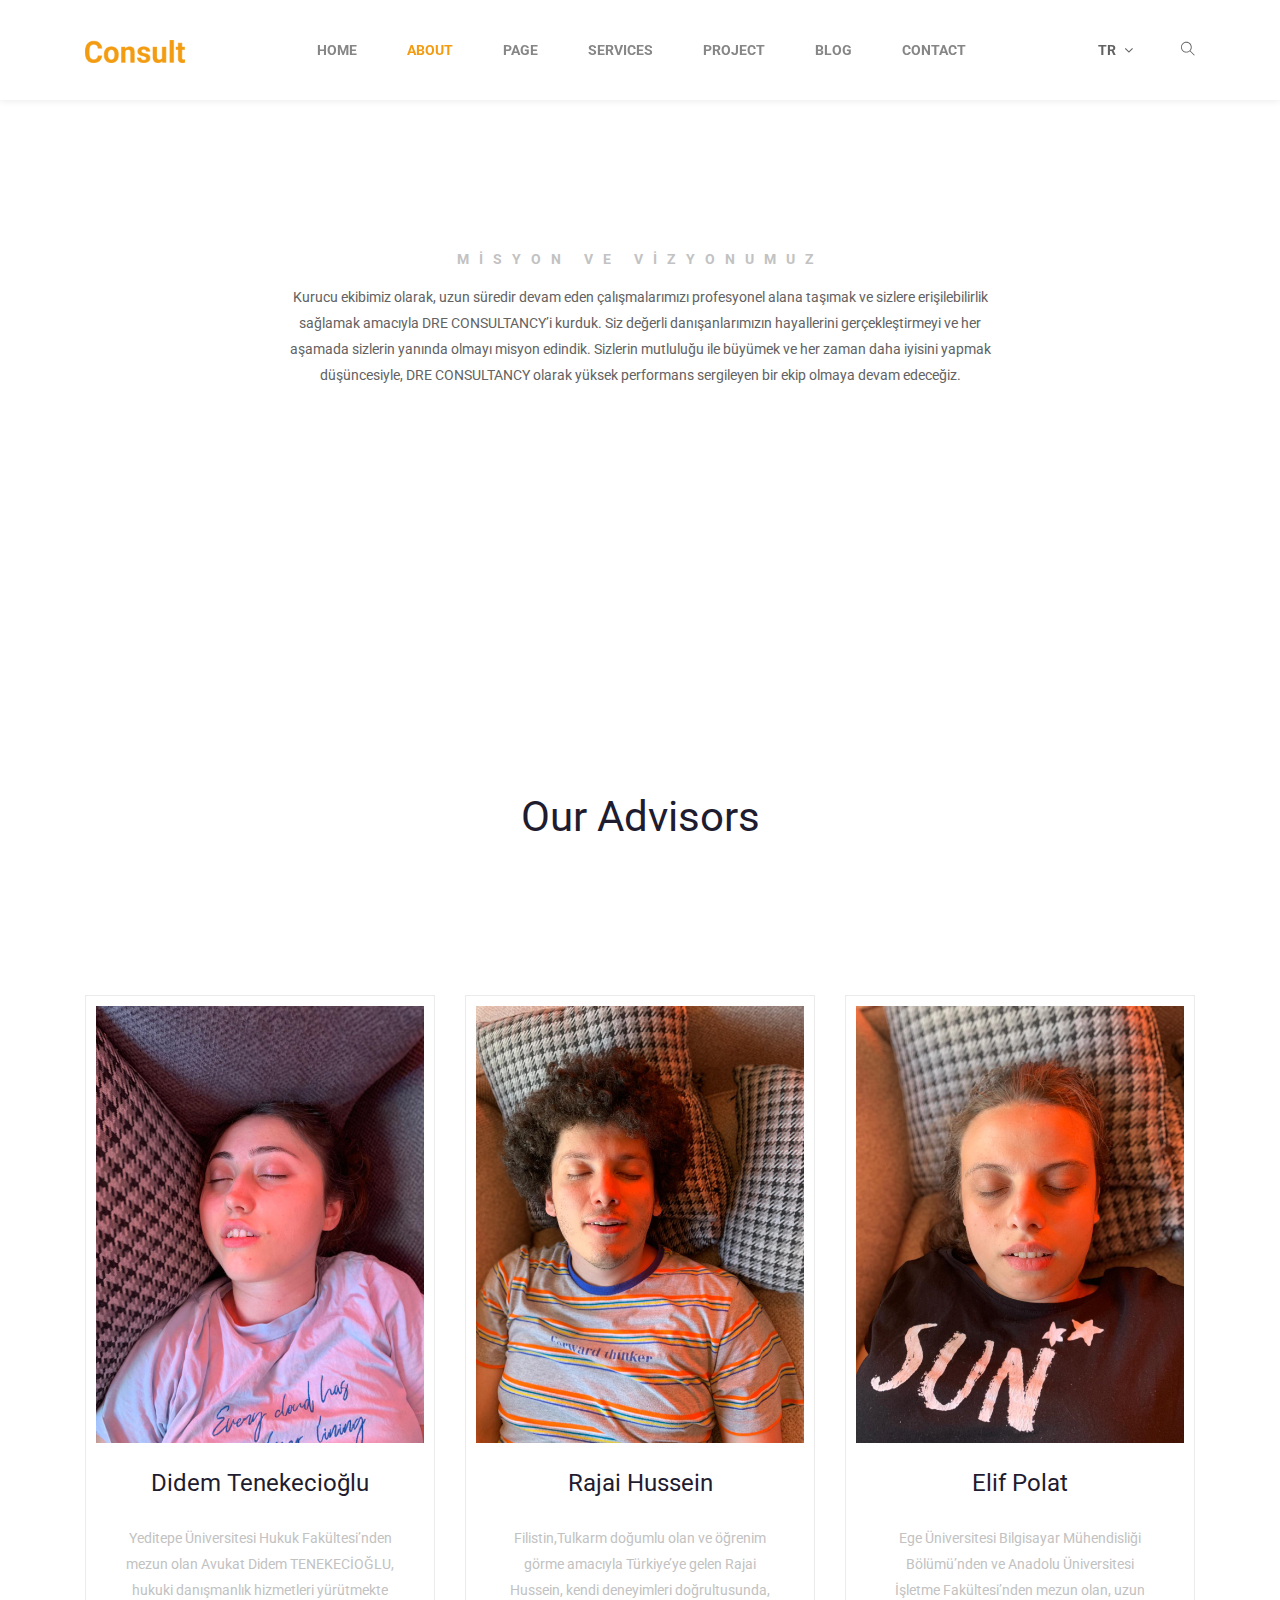
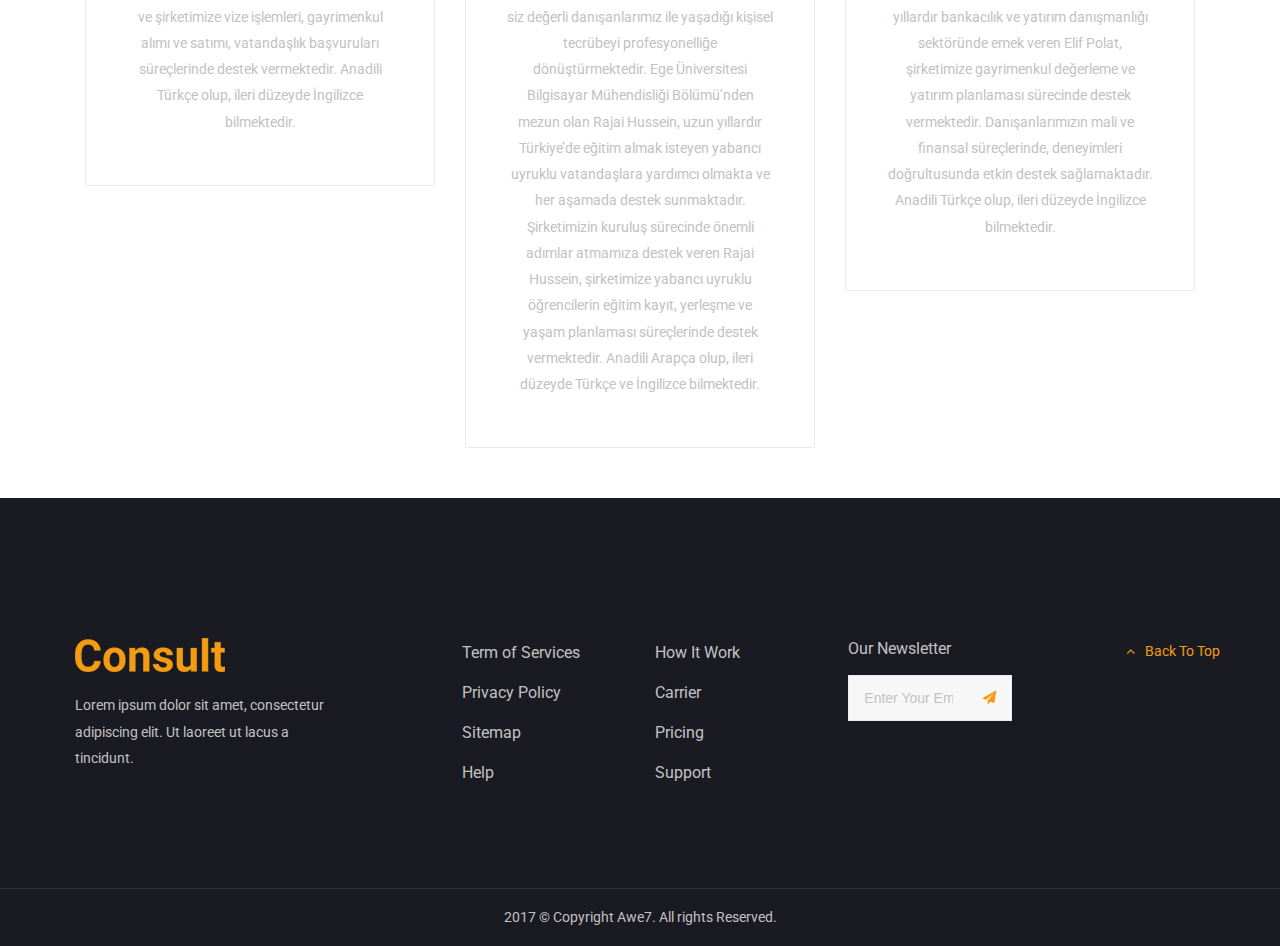
==== commit 9de8d5a5: "versiyon 1" ====
--- a/about.html
+++ b/about.html
@@ -31,12 +31,12 @@
 						<div class="header__chooseLanguage">
 										
 										<!-- dropdown -->
-										<div class="dropdown" data-init="dropdown"><a class="dropdown__toggle" href="javascript:void(0)">EN <i class="fa fa-angle-down" aria-hidden="true"></i></a>
+										<div class="dropdown" data-init="dropdown"><a class="dropdown__toggle" href="javascript:void(0)">TR <i class="fa fa-angle-down" aria-hidden="true"></i></a>
 											<div class="dropdown__content" data-position="right">
 												<ul class="list-style-none">
-													<li><a href="#">EN</a></li>
-													<li><a href="#">DE</a></li>
-													<li><a href="#">VI</a></li>
+													<li><a href="#" hreflang="en" onclick="setLang('tr'); return false">TR</a></li>
+													<li><a href="#" hreflang="en" onclick="setLang('ar'); return false">AR</a></li>
+													<li><a href="#" hreflang="en" onclick="setLang('en'); return false">EN</a></li>
 												</ul>
 											</div>
 										</div><!-- End / dropdown -->
@@ -111,9 +111,14 @@
 								
 								<!-- title-01 -->
 								<div class="title-01 title-01__style-04">
-									<h6 class="title-01__subTitle">about</h6>
-									<h2 class="title-01__title">We Are The Leaders In This Industry</h2>
-									<div>Curabitur elementum urna augue, eu porta purus gravida in. Cras consectetur, lorem a cursus vestibulum, ligula purus iaculis nulla, in dignissim risus turpis id justo. Sed eleifend ante et ligula eleifend ultricies. Fusce porta feugiat nisl, eget faucibus augue ultrices et. Nullam id leo fringilla, viverra est ut, faucibus lectus. Integer vel finibus ex, et convallis enim. Curabitur tristique convallis neque a eleifend. Donec mattis leo in velit scelerisque, sit amet ultricies erat mollis. Suspendisse potenti. Etiam commodo ipsum placerat, ornare libero a, consequat justo.</div>
+									<h6 class="title-01__subTitle">MİSYON VE VİZYONUMUZ</h6>
+									<!-- <h2 class="title-01__title">MİSYON VE VİZYONUMUZ</h2> -->
+									<div>Kurucu ekibimiz olarak, uzun süredir devam eden çalışmalarımızı profesyonel alana
+										taşımak ve sizlere erişilebilirlik sağlamak amacıyla DRE CONSULTANCY’i kurduk.
+										Siz değerli danışanlarımızın hayallerini gerçekleştirmeyi ve her aşamada sizlerin
+										yanında olmayı misyon edindik. Sizlerin mutluluğu ile büyümek ve her zaman daha iyisini
+										yapmak düşüncesiyle, DRE CONSULTANCY olarak yüksek performans sergileyen bir ekip
+										olmaya devam edeceğiz.</div>
 								</div><!-- End / title-01 -->
 								
 							</div>
@@ -124,71 +129,71 @@
 				
 				
 				<!-- Section -->
-				<section class="md-section consult-background">
-					<div class="container">
-						<div class="row">
-							<div class="col-lg-10 col-xl-8 offset-0 offset-sm-0 offset-md-0 offset-lg-1 offset-xl-2 ">
+				<!-- <section class="md-section consult-background"> -->
+					<!-- <div class="container"> -->
+						<!-- <div class="row"> -->
+							<!-- <div class="col-lg-10 col-xl-8 offset-0 offset-sm-0 offset-md-0 offset-lg-1 offset-xl-2 "> -->
 								
 								<!-- title-01 -->
-								<div class="title-01 title-01__style-04">
-									<h6 class="title-01__subTitle">awardS</h6>
-									<h2 class="title-01__title">This Is What We Get</h2>
-								</div><!-- End / title-01 -->
-								
-							</div>
-						</div>
-						<div class="row">
-							<div class="col-md-6 col-lg-3 ">
+								<!-- <div class="title-01 title-01__style-04"> -->
+									<!-- <h6 class="title-01__subTitle">awardS</h6> -->
+									<!-- <h2 class="title-01__title">This Is What We Get</h2> -->
+								<!-- </div><!-- End / title-01 --> 
+								
+							<!-- </div> -->
+						<!-- </div> -->
+						<!-- <div class="row"> -->
+							<!-- <div class="col-md-6 col-lg-3 "> -->
 								
 								<!-- iconbox -->
-								<div class="iconbox iconbox__style-03">
-									<div class="iconbox__icon"><i class="ti-cup"></i></div>
-									<div>
-										<h2 class="iconbox__title"><a href="#">The Myth of Ugly Design</a></h2>
-										<div class="iconbox__description">Duis porttitor libero ac egestas euismod. Maecenas quis felis turpis. Nulla quis turpis sed augue eg</div>
-									</div>
-								</div><!-- End / iconbox -->
-								
-							</div>
-							<div class="col-md-6 col-lg-3 ">
+								<!-- <div class="iconbox iconbox__style-03"> -->
+									<!-- <div class="iconbox__icon"><i class="ti-cup"></i></div> -->
+									<!-- <div> -->
+										<!-- <h2 class="iconbox__title"><a href="#">The Myth of Ugly Design</a></h2> -->
+										<!-- <div class="iconbox__description">Duis porttitor libero ac egestas euismod. Maecenas quis felis turpis. Nulla quis turpis sed augue eg</div> -->
+									<!-- </div> -->
+								<!-- </div><!-- End / iconbox --> 
+								
+							<!-- </div> -->
+							<!-- <div class="col-md-6 col-lg-3 "> -->
 								
 								<!-- iconbox -->
-								<div class="iconbox iconbox__style-03">
-									<div class="iconbox__icon"><i class="ti-crown"></i></div>
-									<div>
-										<h2 class="iconbox__title"><a href="#">How to Create and Manage SVG Sprites</a></h2>
-										<div class="iconbox__description">Sed ante nisl, fermentum et facilisis in, maximus sed ipsum. Cras hendrerit feugiat eros, ut fringil</div>
-									</div>
-								</div><!-- End / iconbox -->
-								
-							</div>
-							<div class="col-md-6 col-lg-3 ">
+								<!-- <div class="iconbox iconbox__style-03"> -->
+									<!-- <div class="iconbox__icon"><i class="ti-crown"></i></div> -->
+									<!-- <div> -->
+										<!-- <h2 class="iconbox__title"><a href="#">How to Create and Manage SVG Sprites</a></h2> -->
+										<!-- <div class="iconbox__description">Sed ante nisl, fermentum et facilisis in, maximus sed ipsum. Cras hendrerit feugiat eros, ut fringil</div> -->
+									<!-- </div> -->
+								<!-- </div><!-- End / iconbox --> 
+								
+							<!-- </div> -->
+							<!-- <div class="col-md-6 col-lg-3 "> -->
 								
 								<!-- iconbox -->
-								<div class="iconbox iconbox__style-03">
-									<div class="iconbox__icon"><i class="ti-world"></i></div>
-									<div>
-										<h2 class="iconbox__title"><a href="#">Best National Locations</a></h2>
-										<div class="iconbox__description">Etiam non varius justo, vel tempor mi. Nulla facilisi. Fusce at tortor arcu. Suspendisse maximus ac </div>
-									</div>
-								</div><!-- End / iconbox -->
-								
-							</div>
-							<div class="col-md-6 col-lg-3 ">
+								<!-- <div class="iconbox iconbox__style-03"> -->
+									<!-- <div class="iconbox__icon"><i class="ti-world"></i></div> -->
+									<!-- <div> -->
+										<!-- <h2 class="iconbox__title"><a href="#">Best National Locations</a></h2> -->
+										<!-- <div class="iconbox__description">Etiam non varius justo, vel tempor mi. Nulla facilisi. Fusce at tortor arcu. Suspendisse maximus ac </div> -->
+									<!-- </div> -->
+								<!-- </div><!-- End / iconbox --> 
+								
+							<!-- </div> -->
+							<!-- <div class="col-md-6 col-lg-3 "> -->
 								
 								<!-- iconbox -->
-								<div class="iconbox iconbox__style-03">
-									<div class="iconbox__icon"><i class="ti-shine"></i></div>
-									<div>
-										<h2 class="iconbox__title"><a href="#">How to Master Microcopy</a></h2>
-										<div class="iconbox__description">Nam elit ligula, egestas et ornare non, viverra eu justo. Aliquam ornare lectus ut pharetra dictum. </div>
-									</div>
-								</div><!-- End / iconbox -->
-								
-							</div>
-						</div>
-					</div>
-				</section>
+								<!-- <div class="iconbox iconbox__style-03"> -->
+									<!-- <div class="iconbox__icon"><i class="ti-shine"></i></div> -->
+									<!-- <div> -->
+										<!-- <h2 class="iconbox__title"><a href="#">How to Master Microcopy</a></h2> -->
+										<!-- <div class="iconbox__description">Nam elit ligula, egestas et ornare non, viverra eu justo. Aliquam ornare lectus ut pharetra dictum. </div> -->
+									<!-- </div> -->
+								<!-- </div><!-- End / iconbox -->
+								
+							<!-- </div> -->
+						<!-- </div> -->
+					<!-- </div> -->
+				<!-- </section> -->
 				<!-- End / Section -->
 				
 				<!-- Our Advisors-->
@@ -209,20 +214,23 @@
 						<div class="consult-slide">
 							
 							<!-- carousel__element owl-carousel -->
-							<div class="carousel__element owl-carousel" data-options='{"loop":true,"dots":true,"nav":false,"margin":30,"responsive":{"0":{"items":1},"768":{"items":2},"992":{"items":3}}}'>
+							<div class="carousel__element owl-carousel" data-options='{"loop":true,"dots":true,"nav":false,"margin":30,"responsive":{"0":{"items":1},"768":{"items":2},"992":{"items":3}}}'> 
 								
 								<!-- textbox -->
 								<div class="textbox textbox__style-02">
 									<div class="textbox__image"><a href="#"><img src="assets/img/avatars/1.jpg" alt=""/></a></div>
 									<div class="textbox__body">
-										<h2 class="textbox__title"><a href="#">Ashley Mills</a></h2>
-										<div class="textbox__description">Nam elit ligula, egestas et ornare non, viverra eu justo. Aliquam ornare lectus ut pharetra dictum. </div>
+										<h2 class="textbox__title"><a href="#">Didem Tenekecioğlu</a></h2>
+										<div class="textbox__description">Yeditepe Üniversitesi Hukuk Fakültesi’nden mezun olan Avukat Didem TENEKECİOĞLU,
+											hukuki danışmanlık hizmetleri yürütmekte ve şirketimize vize işlemleri, gayrimenkul alımı ve
+											satımı, vatandaşlık başvuruları süreçlerinde destek vermektedir.
+											Anadili Türkçe olup, ileri düzeyde İngilizce bilmektedir.</div>
 											
-											<!-- social-01 -->
-											<div class="social-01">
-												<nav class="social-01__navSocial"><a class="social-01__item" href="#"><i class="fa fa-facebook"></i></a><a class="social-01__item" href="#"><i class="fa fa-skype"></i></a><a class="social-01__item" href="#"><i class="fa fa-twitter"></i></a><a class="social-01__item" href="#"><i class="fa fa-instagram"></i></a>
-												</nav>
-											</div><!-- End / social-01 -->
+											<!--social-01-->
+											<!-- <div class="social-01"> -->
+												<!-- <nav class="social-01__navSocial"><a class="social-01__item" href="#"><i class="fa fa-facebook"></i></a><a class="social-01__item" href="#"><i class="fa fa-skype"></i></a><a class="social-01__item" href="#"><i class="fa fa-twitter"></i></a><a class="social-01__item" href="#"><i class="fa fa-instagram"></i></a> -->
+												<!-- </nav> -->
+											<!-- </div><!-- End / social-01 --> 
 											
 									</div>
 								</div><!-- End / textbox -->
@@ -232,14 +240,23 @@
 								<div class="textbox textbox__style-02">
 									<div class="textbox__image"><a href="#"><img src="assets/img/avatars/2.jpg" alt=""/></a></div>
 									<div class="textbox__body">
-										<h2 class="textbox__title"><a href="#">Bruce Powell</a></h2>
-										<div class="textbox__description">Etiam non varius justo, vel tempor mi. Nulla facilisi. Fusce at tortor arcu. Suspendisse maximus ac </div>
+										<h2 class="textbox__title"><a href="#">Rajai Hussein</a></h2>
+										<div class="textbox__description">Filistin,Tulkarm doğumlu olan ve öğrenim görme amacıyla Türkiye’ye gelen Rajai Hussein,
+											kendi deneyimleri doğrultusunda, siz değerli danışanlarımız ile yaşadığı kişisel tecrübeyi
+											profesyonelliğe dönüştürmektedir.
+											Ege Üniversitesi Bilgisayar Mühendisliği Bölümü’nden mezun olan Rajai Hussein, uzun
+											yıllardır Türkiye’de eğitim almak isteyen yabancı uyruklu vatandaşlara yardımcı olmakta ve
+											her aşamada destek sunmaktadır. Şirketimizin kuruluş sürecinde önemli adımlar atmamıza
+											destek veren Rajai Hussein, şirketimize yabancı uyruklu öğrencilerin eğitim kayıt, yerleşme ve
+											yaşam planlaması süreçlerinde destek vermektedir.
+											Anadili Arapça olup, ileri düzeyde Türkçe ve İngilizce bilmektedir.</div>
 											
 											<!-- social-01 -->
-											<div class="social-01">
-												<nav class="social-01__navSocial"><a class="social-01__item" href="#"><i class="fa fa-facebook"></i></a><a class="social-01__item" href="#"><i class="fa fa-skype"></i></a><a class="social-01__item" href="#"><i class="fa fa-twitter"></i></a><a class="social-01__item" href="#"><i class="fa fa-instagram"></i></a>
-												</nav>
-											</div><!-- End / social-01 -->
+											<!-- <div class="social-01"> -->
+												<!-- <nav class="social-01__navSocial"><a class="social-01__item" href="#"><i class="fa fa-facebook"></i></a><a class="social-01__item" href="#"><i class="fa fa-skype"></i></a><a class="social-01__item" href="#"><i class="fa fa-twitter"></i></a><a class="social-01__item" href="#"><i class="fa fa-instagram"></i></a> -->
+												<!-- </nav> -->
+											<!-- </div> -->
+											<!-- End / social-01 -->
 											
 									</div>
 								</div><!-- End / textbox -->
@@ -249,36 +266,26 @@
 								<div class="textbox textbox__style-02">
 									<div class="textbox__image"><a href="#"><img src="assets/img/avatars/3.jpg" alt=""/></a></div>
 									<div class="textbox__body">
-										<h2 class="textbox__title"><a href="#">Ann Fowler</a></h2>
-										<div class="textbox__description">Sed ante nisl, fermentum et facilisis in, maximus sed ipsum. Cras hendrerit feugiat eros, ut fringil</div>
+										<h2 class="textbox__title"><a href="#">Elif Polat</a></h2>
+										<div class="textbox__description">Ege Üniversitesi Bilgisayar Mühendisliği Bölümü’nden ve Anadolu Üniversitesi İşletme
+											Fakültesi’nden mezun olan, uzun yıllardır bankacılık ve yatırım danışmanlığı sektöründe
+											emek veren Elif Polat, şirketimize gayrimenkul değerleme ve yatırım planlaması sürecinde
+											destek vermektedir. Danışanlarımızın mali ve finansal süreçlerinde, deneyimleri
+											doğrultusunda etkin destek sağlamaktadır.
+											Anadili Türkçe olup, ileri düzeyde İngilizce bilmektedir.</div>
 											
 											<!-- social-01 -->
-											<div class="social-01">
-												<nav class="social-01__navSocial"><a class="social-01__item" href="#"><i class="fa fa-facebook"></i></a><a class="social-01__item" href="#"><i class="fa fa-skype"></i></a><a class="social-01__item" href="#"><i class="fa fa-twitter"></i></a><a class="social-01__item" href="#"><i class="fa fa-instagram"></i></a>
-												</nav>
-											</div><!-- End / social-01 -->
+											<!-- <div class="social-01"> -->
+												<!-- <nav class="social-01__navSocial"><a class="social-01__item" href="#"><i class="fa fa-facebook"></i></a><a class="social-01__item" href="#"><i class="fa fa-skype"></i></a><a class="social-01__item" href="#"><i class="fa fa-twitter"></i></a><a class="social-01__item" href="#"><i class="fa fa-instagram"></i></a> -->
+												<!-- </nav> -->
+											<!-- </div> -->
+											<!-- End / social-01 -->
 											
 									</div>
 								</div><!-- End / textbox -->
 								
 								
-								<!-- textbox -->
-								<div class="textbox textbox__style-02">
-									<div class="textbox__image"><a href="#"><img src="assets/img/avatars/4.jpg" alt=""/></a></div>
-									<div class="textbox__body">
-										<h2 class="textbox__title"><a href="#">Cynthia Aguilar</a></h2>
-										<div class="textbox__description">Integer placerat ullamcorper urna nec rhoncus. Sed velit justo, lacinia non sapien imperdiet, sagitt</div>
-											
-											<!-- social-01 -->
-											<div class="social-01">
-												<nav class="social-01__navSocial"><a class="social-01__item" href="#"><i class="fa fa-facebook"></i></a><a class="social-01__item" href="#"><i class="fa fa-skype"></i></a><a class="social-01__item" href="#"><i class="fa fa-twitter"></i></a><a class="social-01__item" href="#"><i class="fa fa-instagram"></i></a>
-												</nav>
-											</div><!-- End / social-01 -->
-											
-									</div>
-								</div><!-- End / textbox -->
-								
-							</div><!-- End / carousel__element owl-carousel -->
+							 </div> <!--  End / carousel__element owl-carousel -->
 							
 						</div>
 					</div>
@@ -288,197 +295,197 @@
 				<!-- Latest Projects-->
 				
 				<!-- Section -->
-				<section class="md-section" style="padding-bottom:0;">
-					<div class="container">
-						<div class="row">
-							<div class="col-md-8 col-lg-8 offset-0 offset-sm-0 offset-md-2 offset-lg-2 ">
+				<!-- <section class="md-section" style="padding-bottom:0;"> -->
+					<!-- <div class="container"> -->
+						<!-- <div class="row"> -->
+							<!-- <div class="col-md-8 col-lg-8 offset-0 offset-sm-0 offset-md-2 offset-lg-2 "> -->
 								
 								<!-- title-01 -->
-								<div class="title-01">
-									<h2 class="title-01__title">Latest Projects</h2>
-								</div><!-- End / title-01 -->
-								
-							</div>
-						</div>
-					</div>
-					<div class="consult-project">
-						<div class="row">
-							<div class="col-sm-6 col-md-6 col-lg-6 col-xl-3 " style="padding-left: 5px; padding-right: 5px;">
+								<!-- <div class="title-01"> -->
+									<!-- <h2 class="title-01__title">Latest Projects</h2> -->
+								<!-- </div><!-- End / title-01 --> 
+								
+							<!-- </div> -->
+						<!-- </div> -->
+					<!-- </div> -->
+					<!-- <div class="consult-project"> -->
+						<!-- <div class="row"> -->
+							<!-- <div class="col-sm-6 col-md-6 col-lg-6 col-xl-3 " style="padding-left: 5px; padding-right: 5px;"> -->
 								
 								<!-- post-02 -->
-								<div class="post-02 post-02__style-02 js-post-effect">
-									<div class="post-02__media"><a href="#"><img src="assets/img/projects/v-1.jpg" alt=""/></a></div>
-									<div class="post-02__body">
-										<h2 class="post-02__title"><a href="#">How to Create and Manage SVG Sprites</a></h2>
-										<div class="post-02__department">Business Consulting</div>
-										<div class="post-02__content">
-											<div class="post-02__description">Etiam non varius justo, vel tempor mi. Nulla facilisi. Fusce at tortor arcu. Suspendisse maximus ac nisl eu porta. Praesent eget consequat nisi, at mollis turpis. Quisque sed venenatis neque, at molli</div><a class="post-02__link" href="#">View detail</a>
-										</div>
-									</div>
-								</div><!-- End / post-02 -->
-								
-							</div>
-							<div class="col-sm-6 col-md-6 col-lg-6 col-xl-3 " style="padding-left: 5px; padding-right: 5px;">
+								<!-- <div class="post-02 post-02__style-02 js-post-effect"> -->
+									<!-- <div class="post-02__media"><a href="#"><img src="assets/img/projects/v-1.jpg" alt=""/></a></div> -->
+									<!-- <div class="post-02__body"> -->
+										<!-- <h2 class="post-02__title"><a href="#">How to Create and Manage SVG Sprites</a></h2> -->
+										<!-- <div class="post-02__department">Business Consulting</div> -->
+										<!-- <div class="post-02__content"> -->
+											<!-- <div class="post-02__description">Etiam non varius justo, vel tempor mi. Nulla facilisi. Fusce at tortor arcu. Suspendisse maximus ac nisl eu porta. Praesent eget consequat nisi, at mollis turpis. Quisque sed venenatis neque, at molli</div><a class="post-02__link" href="#">View detail</a> -->
+										<!-- </div> -->
+									<!-- </div> -->
+								<!-- </div><!-- End / post-02 --> 
+								
+							<!-- </div> -->
+							<!-- <div class="col-sm-6 col-md-6 col-lg-6 col-xl-3 " style="padding-left: 5px; padding-right: 5px;"> -->
 								
 								<!-- post-02 -->
-								<div class="post-02 post-02__style-02 js-post-effect">
-									<div class="post-02__media"><a href="#"><img src="assets/img/projects/v-2.jpg" alt=""/></a></div>
-									<div class="post-02__body">
-										<h2 class="post-02__title"><a href="#">Is UX Really That Important?</a></h2>
-										<div class="post-02__department">Business Consulting</div>
-										<div class="post-02__content">
-											<div class="post-02__description">Nam elit ligula, egestas et ornare non, viverra eu justo. Aliquam ornare lectus ut pharetra dictum. Aliquam erat volutpat. In fringilla erat at eros pharetra faucibus. Nunc a magna eu lectus fringilla</div><a class="post-02__link" href="#">View detail</a>
-										</div>
-									</div>
-								</div><!-- End / post-02 -->
-								
-							</div>
-							<div class="col-sm-6 col-md-6 col-lg-6 col-xl-3 " style="padding-left: 5px; padding-right: 5px;">
-								
-								<!-- post-02 -->
-								<div class="post-02 post-02__style-02 js-post-effect">
-									<div class="post-02__media"><a href="#"><img src="assets/img/projects/v-3.jpg" alt=""/></a></div>
-									<div class="post-02__body">
-										<h2 class="post-02__title"><a href="#">How to Create and Manage SVG Sprites</a></h2>
-										<div class="post-02__department">Business Consulting</div>
-										<div class="post-02__content">
-											<div class="post-02__description">Suspendisse ac elit vitae est lacinia interdum eu sit amet mauris. Phasellus aliquam nisi sit amet libero mattis ornare. In varius nunc vel suscipit rhoncus. Nunc hendrerit nisl nec orci eleifend accu</div><a class="post-02__link" href="#">View detail</a>
-										</div>
-									</div>
-								</div><!-- End / post-02 -->
-								
-							</div>
-							<div class="col-sm-6 col-md-6 col-lg-6 col-xl-3 " style="padding-left: 5px; padding-right: 5px;">
-								
-								<!-- post-02 -->
-								<div class="post-02 post-02__style-02 js-post-effect">
-									<div class="post-02__media"><a href="#"><img src="assets/img/projects/v-4.jpg" alt=""/></a></div>
-									<div class="post-02__body">
-										<h2 class="post-02__title"><a href="#">5 Ways to Use 404 Pages</a></h2>
-										<div class="post-02__department">Business Consulting</div>
-										<div class="post-02__content">
-											<div class="post-02__description">Sed ante nisl, fermentum et facilisis in, maximus sed ipsum. Cras hendrerit feugiat eros, ut fringilla nunc finibus sed. Quisque vitae dictum augue, vitae pretium sem. Proin tristique lobortis mauris </div><a class="post-02__link" href="#">View detail</a>
-										</div>
-									</div>
-								</div><!-- End / post-02 -->
-								
-							</div>
-						</div>
-					</div>
-				</section>
+								<!-- <div class="post-02 post-02__style-02 js-post-effect"> -->
+									<!-- <div class="post-02__media"><a href="#"><img src="assets/img/projects/v-2.jpg" alt=""/></a></div> -->
+									<!-- <div class="post-02__body"> -->
+										<!-- <h2 class="post-02__title"><a href="#">Is UX Really That Important?</a></h2> -->
+										<!-- <div class="post-02__department">Business Consulting</div> -->
+										<!-- <div class="post-02__content"> -->
+											<!-- <div class="post-02__description">Nam elit ligula, egestas et ornare non, viverra eu justo. Aliquam ornare lectus ut pharetra dictum. Aliquam erat volutpat. In fringilla erat at eros pharetra faucibus. Nunc a magna eu lectus fringilla</div><a class="post-02__link" href="#">View detail</a> -->
+										<!-- </div> -->
+									<!-- </div> -->
+								<!-- </div><!-- End / post-02 --> 
+								
+							<!-- </div> -->
+							<!-- <div class="col-sm-6 col-md-6 col-lg-6 col-xl-3 " style="padding-left: 5px; padding-right: 5px;"> -->
+								
+								<!--  post-02 -->
+								<!-- <div class="post-02 post-02__style-02 js-post-effect"> -->
+									<!-- <div class="post-02__media"><a href="#"><img src="assets/img/projects/v-3.jpg" alt=""/></a></div> -->
+									<!-- <div class="post-02__body"> -->
+										<!-- <h2 class="post-02__title"><a href="#">How to Create and Manage SVG Sprites</a></h2> -->
+										<!-- <div class="post-02__department">Business Consulting</div> -->
+										<!-- <div class="post-02__content"> -->
+											<!-- <div class="post-02__description">Suspendisse ac elit vitae est lacinia interdum eu sit amet mauris. Phasellus aliquam nisi sit amet libero mattis ornare. In varius nunc vel suscipit rhoncus. Nunc hendrerit nisl nec orci eleifend accu</div><a class="post-02__link" href="#">View detail</a> -->
+										<!-- </div> -->
+									<!-- </div> -->
+								<!-- </div><!-- End / post-02 --> 
+								
+							<!-- </div> -->
+							<!-- <div class="col-sm-6 col-md-6 col-lg-6 col-xl-3 " style="padding-left: 5px; padding-right: 5px;"> -->
+								
+								<!--  post-02 -->
+								<!-- <div class="post-02 post-02__style-02 js-post-effect"> -->
+									<!-- <div class="post-02__media"><a href="#"><img src="assets/img/projects/v-4.jpg" alt=""/></a></div> -->
+									<!-- <div class="post-02__body"> -->
+										<!-- <h2 class="post-02__title"><a href="#">5 Ways to Use 404 Pages</a></h2> -->
+										<!-- <div class="post-02__department">Business Consulting</div> -->
+										<!-- <div class="post-02__content"> -->
+											<!-- <div class="post-02__description">Sed ante nisl, fermentum et facilisis in, maximus sed ipsum. Cras hendrerit feugiat eros, ut fringilla nunc finibus sed. Quisque vitae dictum augue, vitae pretium sem. Proin tristique lobortis mauris </div><a class="post-02__link" href="#">View detail</a> -->
+										<!-- </div> -->
+									<!-- </div> -->
+								<!-- </div><!-- End / post-02 --> 
+								
+							<!-- </div> -->
+						<!-- </div> -->
+					<!-- </div> -->
+				<!-- </section> -->
 				<!-- End / Section -->
 				
 				<!-- What’s Client Say ?-->
 				
+				<!--  Section -->
+				<!-- <section class="md-section" style="padding-bottom:0;"> -->
+					<!-- <div class="container"> -->
+						<!-- <div class="row"> -->
+							<!-- <div class="col-md-8 col-lg-8 offset-0 offset-sm-0 offset-md-2 offset-lg-2 "> -->
+								
+								<!-- title-01 -->
+								<!-- <div class="title-01"> -->
+									<!-- <h2 class="title-01__title">What’s Client Say?</h2> -->
+								<!-- </div><!-- End / title-01 -->
+								
+							<!-- </div> -->
+						<!-- </div> -->
+						<!-- <div class="consult-slide"> -->
+							
+							<!-- carousel__element owl-carousel -->
+							<!-- <div class="carousel__element owl-carousel" data-options='{"loop":true,"dots":true,"nav":false,"margin":30,"responsive":{"0":{"items":1},"992":{"items":2}}}'> -->
+								
+								<!-- testimonial -->
+								<!-- <div class="testimonial"> -->
+									<!-- <div class="testimonial__info"><a class="testimonial__avatar" href="#"><img src="assets/img/avatars/avatar-01.jpg" alt=""/></a> -->
+										<!-- <h5 class="testimonial__name">Kenny White</h5><span class="testimonial__position">Management at Evanto Inc,</span> -->
+									<!-- </div> -->
+									<!-- <div class="testimonial__content"> -->
+										<!-- <div class="testimonial__text">Mauris lacinia venenatis dolor sit amet viverra. Integer malesuada nulla neque. Sed rutrum ligula eu sagittis volutpat. Aliquam erat volutpat. Praesen</div> -->
+									<!-- </div> -->
+								<!-- </div><!-- End / testimonial --> 
+								
+								
+								<!-- testimonial -->
+								<!-- <div class="testimonial"> -->
+									<!-- <div class="testimonial__info"><a class="testimonial__avatar" href="#"><img src="assets/img/avatars/avatar-02.jpg" alt=""/></a> -->
+										<!-- <h5 class="testimonial__name">Helen Lane</h5><span class="testimonial__position">CEO at Google Inc,</span> -->
+									<!-- </div> -->
+									<!-- <div class="testimonial__content"> -->
+										<!-- <div class="testimonial__text">Lorem ipsum dolor sit amet, consectetur adipiscing elit. Ut laoreet ut lacus a tincidunt. Quisque luctus nibh augue, non ultrices arcu molestie in. In</div> -->
+									<!-- </div> -->
+								<!-- </div><!-- End / testimonial --> 
+								
+								
+								<!-- testimonial -->
+								<!-- <div class="testimonial"> -->
+									<!-- <div class="testimonial__info"><a class="testimonial__avatar" href="#"><img src="assets/img/avatars/1.jpg" alt=""/></a> -->
+										<!-- <h5 class="testimonial__name">Cynthia Aguilar</h5><span class="testimonial__position">Management at Evanto Inc,</span> -->
+									<!-- </div> -->
+									<!-- <div class="testimonial__content"> -->
+										<!-- <div class="testimonial__text">Lorem ipsum dolor sit amet, consectetur adipiscing elit. Ut laoreet ut lacus a tincidunt. Quisque luctus nibh augue, non ultrices arcu molestie in. In</div> -->
+									<!-- </div> -->
+								<!-- </div><!-- End / testimonial --> 
+								
+							<!-- </div><!-- End / carousel__element owl-carousel --> 
+							
+						<!-- </div> -->
+					<!-- </div> -->
+				<!-- </section> -->
+				<!-- End / Section -->
+				
+				<!-- Our partner -->
+				
 				<!-- Section -->
-				<section class="md-section" style="padding-bottom:0;">
-					<div class="container">
-						<div class="row">
-							<div class="col-md-8 col-lg-8 offset-0 offset-sm-0 offset-md-2 offset-lg-2 ">
+				<!-- <section class="md-section"> -->
+					<!-- <div class="container"> -->
+						<!-- <div class="row"> -->
+							<!-- <div class="col-md-8 col-lg-8 offset-0 offset-sm-0 offset-md-2 offset-lg-2 "> -->
 								
 								<!-- title-01 -->
-								<div class="title-01">
-									<h2 class="title-01__title">What’s Client Say?</h2>
-								</div><!-- End / title-01 -->
-								
-							</div>
-						</div>
-						<div class="consult-slide">
-							
-							<!-- carousel__element owl-carousel -->
-							<div class="carousel__element owl-carousel" data-options='{"loop":true,"dots":true,"nav":false,"margin":30,"responsive":{"0":{"items":1},"992":{"items":2}}}'>
-								
-								<!-- testimonial -->
-								<div class="testimonial">
-									<div class="testimonial__info"><a class="testimonial__avatar" href="#"><img src="assets/img/avatars/avatar-01.jpg" alt=""/></a>
-										<h5 class="testimonial__name">Kenny White</h5><span class="testimonial__position">Management at Evanto Inc,</span>
-									</div>
-									<div class="testimonial__content">
-										<div class="testimonial__text">Mauris lacinia venenatis dolor sit amet viverra. Integer malesuada nulla neque. Sed rutrum ligula eu sagittis volutpat. Aliquam erat volutpat. Praesen</div>
-									</div>
-								</div><!-- End / testimonial -->
-								
-								
-								<!-- testimonial -->
-								<div class="testimonial">
-									<div class="testimonial__info"><a class="testimonial__avatar" href="#"><img src="assets/img/avatars/avatar-02.jpg" alt=""/></a>
-										<h5 class="testimonial__name">Helen Lane</h5><span class="testimonial__position">CEO at Google Inc,</span>
-									</div>
-									<div class="testimonial__content">
-										<div class="testimonial__text">Lorem ipsum dolor sit amet, consectetur adipiscing elit. Ut laoreet ut lacus a tincidunt. Quisque luctus nibh augue, non ultrices arcu molestie in. In</div>
-									</div>
-								</div><!-- End / testimonial -->
-								
-								
-								<!-- testimonial -->
-								<div class="testimonial">
-									<div class="testimonial__info"><a class="testimonial__avatar" href="#"><img src="assets/img/avatars/1.jpg" alt=""/></a>
-										<h5 class="testimonial__name">Cynthia Aguilar</h5><span class="testimonial__position">Management at Evanto Inc,</span>
-									</div>
-									<div class="testimonial__content">
-										<div class="testimonial__text">Lorem ipsum dolor sit amet, consectetur adipiscing elit. Ut laoreet ut lacus a tincidunt. Quisque luctus nibh augue, non ultrices arcu molestie in. In</div>
-									</div>
-								</div><!-- End / testimonial -->
-								
-							</div><!-- End / carousel__element owl-carousel -->
-							
-						</div>
-					</div>
-				</section>
-				<!-- End / Section -->
-				
-				<!-- Our partner-->
-				
-				<!-- Section -->
-				<section class="md-section">
-					<div class="container">
-						<div class="row">
-							<div class="col-md-8 col-lg-8 offset-0 offset-sm-0 offset-md-2 offset-lg-2 ">
-								
-								<!-- title-01 -->
-								<div class="title-01">
-									<h2 class="title-01__title">Our Partner</h2>
-								</div><!-- End / title-01 -->
-								
-							</div>
-						</div>
+								<!-- <div class="title-01"> -->
+									<!-- <h2 class="title-01__title">Our Partner</h2> -->
+								<!-- </div><!-- End / title-01 --> 
+								
+							<!-- </div> -->
+						<!-- </div> -->
 						
 						<!-- carousel__element owl-carousel -->
-						<div class="carousel__element owl-carousel" data-options='{"loop":true,"dots":false,"nav":true,"margin":30,"responsive":{"0":{"items":2},"768":{"items":3},"992":{"items":5}}}'>
-							
-							<!--  -->
-							<div>
-								<div class="brand-01__image"><img src="assets/img/brands/1.png" alt=""/></div>
-							</div><!-- End /  -->
-							
-							
-							<!--  -->
-							<div>
-								<div class="brand-01__image"><img src="assets/img/brands/2.png" alt=""/></div>
-							</div><!-- End /  -->
-							
-							
-							<!--  -->
-							<div>
-								<div class="brand-01__image"><img src="assets/img/brands/3.png" alt=""/></div>
-							</div><!-- End /  -->
-							
-							
-							<!--  -->
-							<div>
-								<div class="brand-01__image"><img src="assets/img/brands/4.png" alt=""/></div>
-							</div><!-- End /  -->
-							
-							
-							<!--  -->
-							<div>
-								<div class="brand-01__image"><img src="assets/img/brands/5.png" alt=""/></div>
-							</div><!-- End /  -->
-							
-						</div><!-- End / carousel__element owl-carousel -->
+						<!-- <div class="carousel__element owl-carousel" data-options='{"loop":true,"dots":false,"nav":true,"margin":30,"responsive":{"0":{"items":2},"768":{"items":3},"992":{"items":5}}}'> -->
+							
+							
+							<!-- <div> -->
+								<!-- <div class="brand-01__image"><img src="assets/img/brands/1.png" alt=""/></div> -->
+							<!-- </div><!-- End /  --> 
+							
+							
+							
+							<!-- <div> -->
+								<!-- <div class="brand-01__image"><img src="assets/img/brands/2.png" alt=""/></div> -->
+							<!-- </div><!-- End /  --> 
+							
+							
+							
+							<!-- <div> -->
+								<!-- <div class="brand-01__image"><img src="assets/img/brands/3.png" alt=""/></div> -->
+							<!-- </div><!-- End /  --> 
+							
+							
+							
+							<!-- <div> -->
+								<!-- <div class="brand-01__image"><img src="assets/img/brands/4.png" alt=""/></div> -->
+							<!-- </div><!-- End /  --> 
+							
+							
+							
+							<!-- <div> -->
+								<!-- <div class="brand-01__image"><img src="assets/img/brands/5.png" alt=""/></div> -->
+							<!-- </div><!-- End /  --> 
+							
+						<!-- </div><!-- End / carousel__element owl-carousel --> 
 						
-					</div>
-				</section>
+					<!-- </div> -->
+				<!-- </section> -->
 				<!-- End / Section -->
 				
 			</div>
